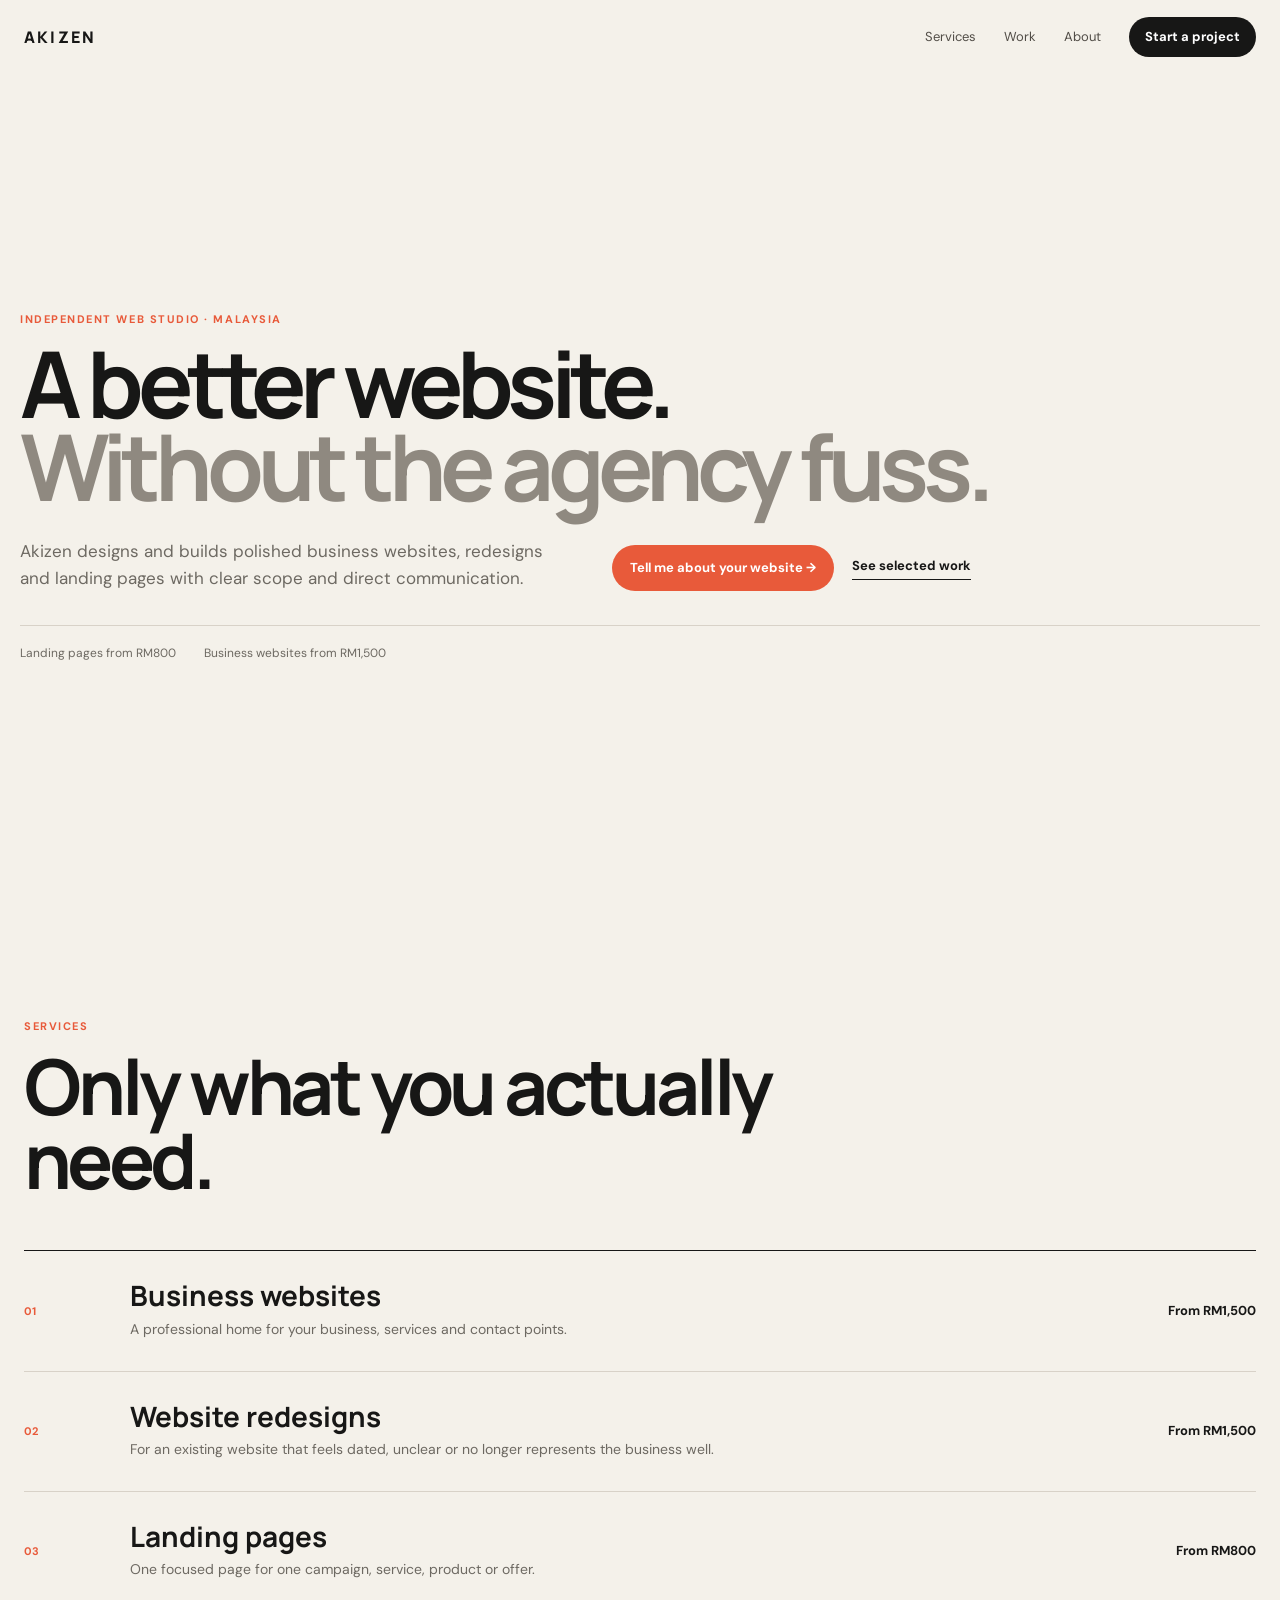
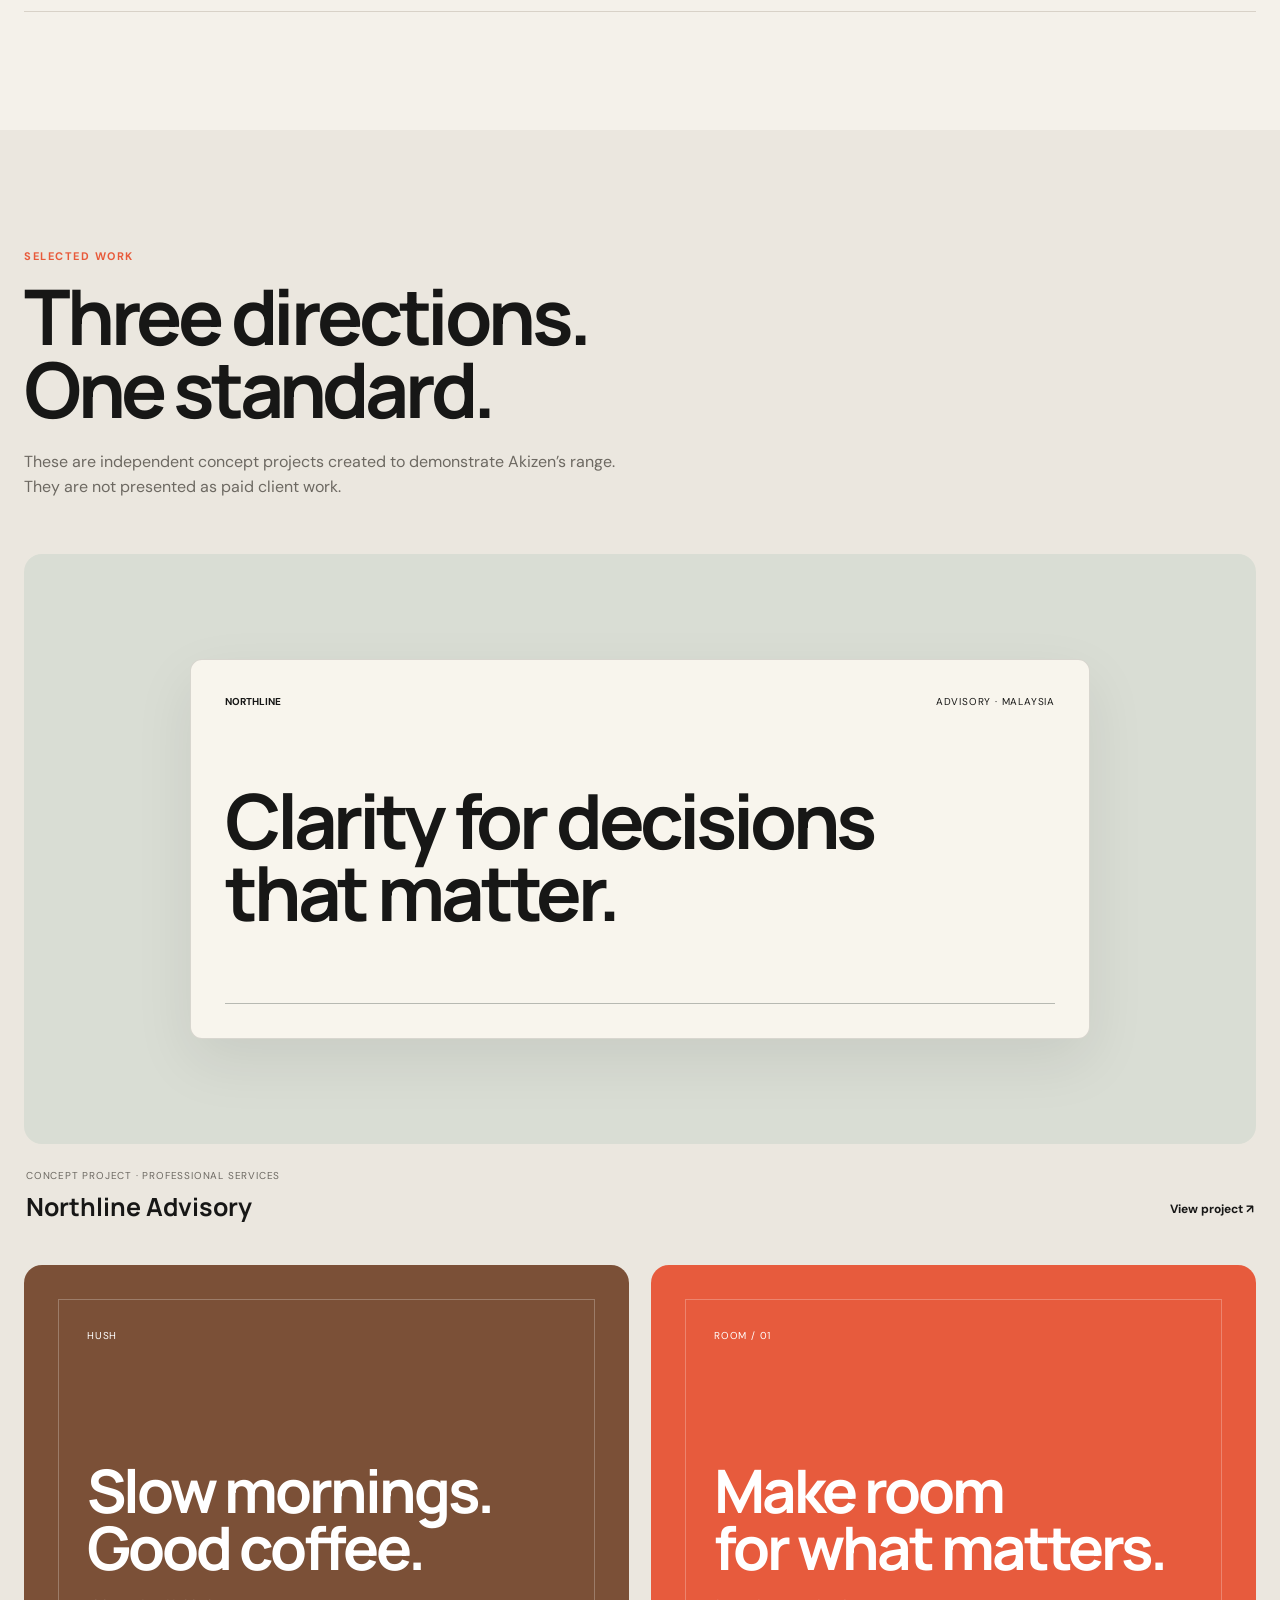
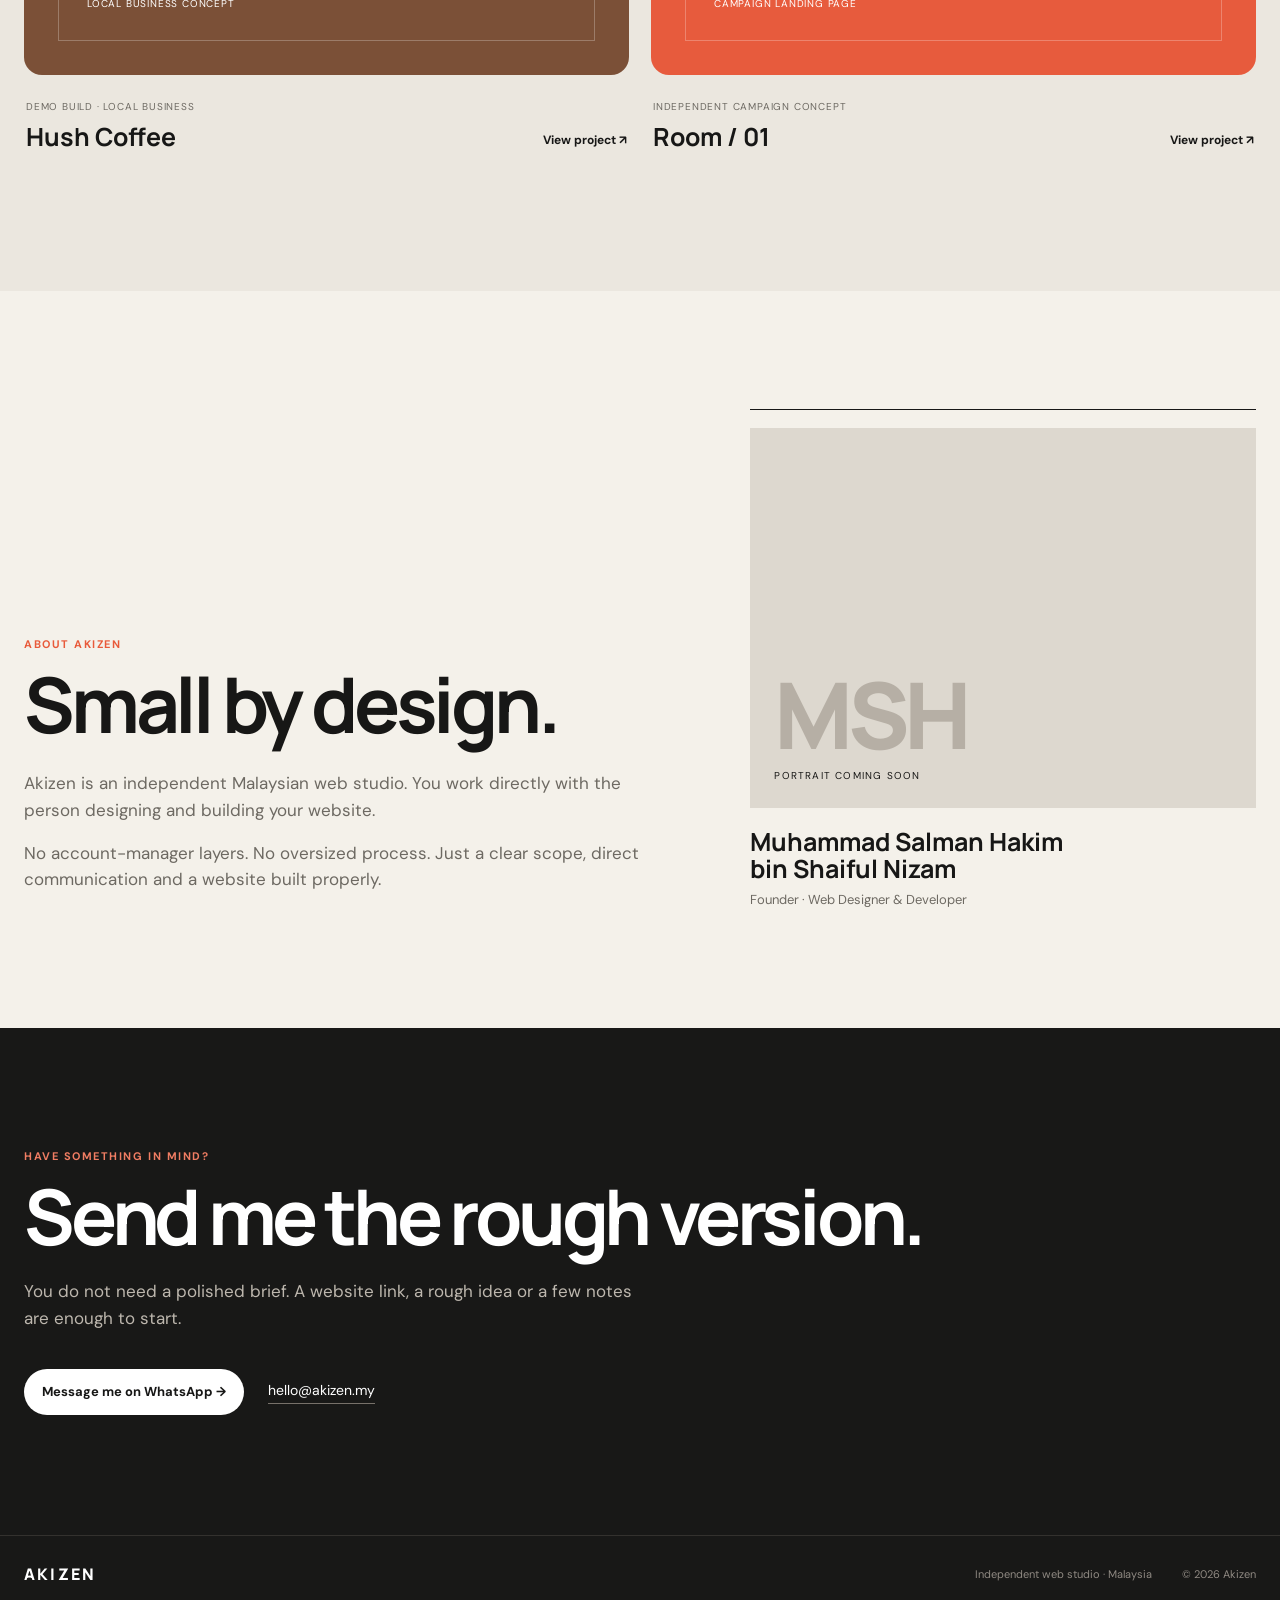
==== index.html @ 42d4b270 "Fix hero container alignment" ====
<!doctype html>
<html lang="en">
<head>
  <meta charset="utf-8">
  <meta name="viewport" content="width=device-width,initial-scale=1">
  <meta name="theme-color" content="#f4f1ea">
  <meta name="description" content="Akizen is an independent Malaysian web studio creating professional business websites, redesigns and landing pages.">
  <meta name="robots" content="index,follow">
  <link rel="canonical" href="https://akizen.my/">
  <meta property="og:type" content="website">
  <meta property="og:title" content="Akizen — Websites for Malaysian businesses">
  <meta property="og:description" content="Professional business websites, redesigns and landing pages. Clear scope, direct communication and focused delivery.">
  <meta property="og:url" content="https://akizen.my/">
  <meta property="og:image" content="https://akizen.my/assets/images/og-image.jpg">
  <meta name="twitter:card" content="summary_large_image">
  <link rel="icon" href="favicon.ico" sizes="any">
  <link rel="manifest" href="site.webmanifest">
  <link rel="preconnect" href="https://fonts.googleapis.com">
  <link rel="preconnect" href="https://fonts.gstatic.com" crossorigin>
  <link href="https://fonts.googleapis.com/css2?family=DM+Sans:wght@400;500;600;700&family=Manrope:wght@500;600;700;800&display=swap" rel="stylesheet">
  <title>Akizen — Websites for Malaysian businesses</title>
  <link rel="stylesheet" href="style.css?v=calm-2">
  <style>.hero-inner{width:min(calc(100% - clamp(28px,3vw,48px)),var(--max));margin-inline:auto}</style>
  <script src="script.js?v=calm-1" defer></script>
</head>
<body>
<a class="skip-link" href="#main">Skip to content</a>

<header class="site-header" data-header>
  <div class="shell nav">
    <a class="brand" href="#top" aria-label="Akizen home">AKIZEN</a>
    <nav class="desktop-nav" aria-label="Primary navigation">
      <a href="#services">Services</a>
      <a href="#work">Work</a>
      <a href="#about">About</a>
    </nav>
    <a class="nav-cta" href="https://wa.me/60174201247?text=Hi%2C%20I%27d%20like%20to%20talk%20about%20a%20website." target="_blank" rel="noopener">Start a project</a>
    <button class="menu-toggle" type="button" aria-expanded="false" aria-controls="mobile-menu" aria-label="Open menu"><span></span><span></span></button>
  </div>
  <div class="mobile-menu" id="mobile-menu" hidden>
    <a href="#services">Services</a>
    <a href="#work">Work</a>
    <a href="#about">About</a>
    <a class="mobile-cta" href="https://wa.me/60174201247?text=Hi%2C%20I%27d%20like%20to%20talk%20about%20a%20website." target="_blank" rel="noopener">Start a project →</a>
  </div>
</header>

<main id="main">
  <section class="hero" id="top">
    <div class="shell hero-inner">
      <p class="eyebrow reveal">Independent web studio · Malaysia</p>
      <h1 class="reveal">A better website.<br><span>Without the agency fuss.</span></h1>
      <div class="hero-bottom reveal">
        <p>Akizen designs and builds polished business websites, redesigns and landing pages with clear scope and direct communication.</p>
        <div class="hero-actions">
          <a class="button primary" href="https://wa.me/60174201247?text=Hi%2C%20I%27d%20like%20to%20talk%20about%20a%20website." target="_blank" rel="noopener">Tell me about your website →</a>
          <a class="text-link" href="#work">See selected work</a>
        </div>
      </div>
      <div class="hero-note reveal"><span>Landing pages from RM800</span><span>Business websites from RM1,500</span></div>
    </div>
  </section>

  <section class="section" id="services">
    <div class="shell">
      <div class="section-intro reveal">
        <p class="eyebrow">Services</p>
        <h2>Only what you actually need.</h2>
      </div>
      <div class="service-list reveal">
        <article>
          <div class="service-number">01</div>
          <div><h3>Business websites</h3><p>A professional home for your business, services and contact points.</p></div>
          <div class="service-price">From RM1,500</div>
        </article>
        <article>
          <div class="service-number">02</div>
          <div><h3>Website redesigns</h3><p>For an existing website that feels dated, unclear or no longer represents the business well.</p></div>
          <div class="service-price">From RM1,500</div>
        </article>
        <article>
          <div class="service-number">03</div>
          <div><h3>Landing pages</h3><p>One focused page for one campaign, service, product or offer.</p></div>
          <div class="service-price">From RM800</div>
        </article>
      </div>
    </div>
  </section>

  <section class="section work" id="work">
    <div class="shell">
      <div class="section-intro reveal">
        <p class="eyebrow">Selected work</p>
        <h2>Three directions.<br>One standard.</h2>
        <p class="section-copy">These are independent concept projects created to demonstrate Akizen’s range. They are not presented as paid client work.</p>
      </div>

      <div class="work-grid">
        <a class="work-card work-card-large reveal" href="portfolio/northline/">
          <div class="work-art northline-art" aria-hidden="true">
            <div class="mini-window"><div class="mini-top"><b>NORTHLINE</b><span>Advisory · Malaysia</span></div><strong>Clarity for decisions that matter.</strong><i></i></div>
          </div>
          <div class="work-meta"><div><span>Concept Project · Professional Services</span><h3>Northline Advisory</h3></div><b>View project ↗</b></div>
        </a>

        <a class="work-card reveal" href="portfolio/hush/">
          <div class="work-art hush-art" aria-hidden="true"><div><span>HUSH</span><strong>Slow mornings.<br>Good coffee.</strong><small>Local business concept</small></div></div>
          <div class="work-meta"><div><span>Demo Build · Local Business</span><h3>Hush Coffee</h3></div><b>View project ↗</b></div>
        </a>

        <a class="work-card reveal" href="portfolio/room-01/">
          <div class="work-art room-art" aria-hidden="true"><div><span>ROOM / 01</span><strong>Make room<br>for what matters.</strong><small>Campaign landing page</small></div></div>
          <div class="work-meta"><div><span>Independent Campaign Concept</span><h3>Room / 01</h3></div><b>View project ↗</b></div>
        </a>
      </div>
    </div>
  </section>

  <section class="section about" id="about">
    <div class="shell about-grid">
      <div class="about-copy reveal">
        <p class="eyebrow">About Akizen</p>
        <h2>Small by design.</h2>
        <p>Akizen is an independent Malaysian web studio. You work directly with the person designing and building your website.</p>
        <p>No account-manager layers. No oversized process. Just a clear scope, direct communication and a website built properly.</p>
      </div>
      <div class="founder reveal">
        <div class="portrait-placeholder" aria-label="Founder portrait placeholder"><span>MSH</span><small>Portrait coming soon</small></div>
        <div><h3>Muhammad Salman Hakim<br>bin Shaiful Nizam</h3><p>Founder · Web Designer & Developer</p></div>
      </div>
    </div>
  </section>

  <section class="contact" id="contact">
    <div class="shell contact-inner reveal">
      <p class="eyebrow">Have something in mind?</p>
      <h2>Send me the rough version.</h2>
      <p>You do not need a polished brief. A website link, a rough idea or a few notes are enough to start.</p>
      <div class="contact-actions">
        <a class="button light" href="https://wa.me/60174201247?text=Hi%2C%20I%27d%20like%20to%20talk%20about%20a%20website.%20Here%27s%20what%20I%20have%20in%20mind%3A" target="_blank" rel="noopener">Message me on WhatsApp →</a>
        <a class="contact-email" href="mailto:hello@akizen.my">hello@akizen.my</a>
      </div>
    </div>
  </section>
</main>

<footer class="footer">
  <div class="shell footer-inner"><a class="brand" href="#top">AKIZEN</a><p>Independent web studio · Malaysia</p><p>© <span id="year"></span> Akizen</p></div>
</footer>
</body>
</html>
---- style.css ----
:root{--bg:#f4f1ea;--paper:#fbfaf7;--ink:#171716;--muted:#6d6962;--line:#d8d2c8;--accent:#e85a3a;--dark:#181817;--max:1240px}*{box-sizing:border-box}html{scroll-behavior:smooth;scroll-padding-top:90px}body{margin:0;background:var(--bg);color:var(--ink);font-family:"DM Sans",system-ui,sans-serif;line-height:1.55;overflow-x:hidden}a{color:inherit;text-decoration:none}button{font:inherit}.shell{width:min(calc(100% - 48px),var(--max));margin-inline:auto}.skip-link{position:fixed;left:16px;top:-80px;background:var(--ink);color:#fff;padding:10px 14px;z-index:999}.skip-link:focus{top:16px}:focus-visible{outline:3px solid rgba(232,90,58,.32);outline-offset:4px}.eyebrow{margin:0 0 14px;color:var(--accent);font-size:11px;font-weight:700;letter-spacing:.14em;text-transform:uppercase}.reveal{opacity:0;transform:translateY(14px);transition:opacity .55s ease,transform .55s ease}.reveal.visible{opacity:1;transform:none}.site-header{position:fixed;inset:0 0 auto;z-index:100;padding:14px 0;transition:.25s}.site-header.scrolled{background:rgba(244,241,234,.9);backdrop-filter:blur(18px);border-bottom:1px solid rgba(216,210,200,.8)}.nav{display:flex;align-items:center;min-height:46px}.brand{font-family:Manrope,sans-serif;font-weight:800;font-size:16px;letter-spacing:.14em}.desktop-nav{display:flex;gap:28px;margin-left:auto;margin-right:28px}.desktop-nav a{font-size:13px;color:#514d47}.desktop-nav a:hover{color:var(--accent)}.nav-cta{padding:10px 16px;border-radius:999px;background:var(--ink);color:#fff;font-size:13px;font-weight:700}.menu-toggle,.mobile-menu{display:none}.hero{min-height:100svh;display:flex;align-items:center;padding:104px 0 30px}.hero-inner{width:100%}.hero h1{margin:0;font-family:Manrope,sans-serif;font-size:clamp(58px,7.2vw,108px);line-height:.9;letter-spacing:-.068em;max-width:1050px}.hero h1 span{color:#8f8980}.hero-bottom{display:grid;grid-template-columns:minmax(0,540px) auto;gap:52px;align-items:end;margin-top:30px}.hero-bottom>p{margin:0;color:var(--muted);font-size:17px;max-width:540px}.hero-actions{display:flex;align-items:center;gap:18px;flex-wrap:wrap}.button{min-height:46px;display:inline-flex;align-items:center;justify-content:center;padding:0 18px;border-radius:999px;font-size:13px;font-weight:700;transition:transform .2s ease}.button:hover{transform:translateY(-2px)}.primary{background:var(--accent);color:#fff}.light{background:#fff;color:var(--ink)}.text-link{font-size:13px;font-weight:700;border-bottom:1px solid currentColor;padding-bottom:2px}.hero-note{display:flex;gap:28px;margin-top:34px;padding-top:18px;border-top:1px solid var(--line);font-size:12px;color:var(--muted)}.section{padding:118px 0}.section-intro{max-width:780px;margin-bottom:54px}.section-intro h2,.about-copy h2,.contact h2{font-family:Manrope,sans-serif;font-size:clamp(44px,6vw,78px);line-height:.96;letter-spacing:-.055em;margin:0}.section-copy{font-size:16px;color:var(--muted);max-width:620px;margin:24px 0 0}.service-list{border-top:1px solid var(--ink)}.service-list article{display:grid;grid-template-columns:70px 1fr auto;gap:36px;align-items:center;padding:30px 0;border-bottom:1px solid var(--line)}.service-number{font-size:11px;color:var(--accent);font-weight:700}.service-list h3{font:700 28px/1.05 Manrope;margin:0 0 8px}.service-list p{margin:0;color:var(--muted);font-size:14px;max-width:630px}.service-price{font-size:13px;font-weight:700;white-space:nowrap}.work{background:#ebe7df}.work-grid{display:grid;grid-template-columns:1fr 1fr;gap:22px}.work-card{display:block}.work-card-large{grid-column:1/-1}.work-art{position:relative;overflow:hidden;border-radius:18px;min-height:410px;padding:34px;transition:transform .3s ease}.work-card-large .work-art{min-height:590px}.work-card:hover .work-art{transform:translateY(-4px)}.northline-art{background:#d9ddd4;display:grid;place-items:center}.mini-window{width:min(88%,900px);min-height:380px;background:#f8f5ed;border:1px solid rgba(23,23,22,.14);border-radius:12px;padding:34px;display:flex;flex-direction:column;box-shadow:0 22px 60px rgba(0,0,0,.08)}.mini-top{display:flex;justify-content:space-between;gap:20px;font-size:10px}.mini-window>strong{font:700 clamp(42px,6vw,76px)/.95 Manrope;letter-spacing:-.055em;max-width:650px;margin:auto 0}.mini-window>i{height:1px;background:#b7b9b2}.hush-art{background:#7b5037;color:#fff}.room-art{background:#e75b3d;color:#fff}.hush-art>div,.room-art>div{height:100%;min-height:342px;border:1px solid rgba(255,255,255,.25);padding:28px;display:flex;flex-direction:column}.work-art span,.work-art small{font-size:10px;letter-spacing:.08em;text-transform:uppercase}.hush-art strong,.room-art strong{font:700 clamp(38px,5vw,60px)/.95 Manrope;letter-spacing:-.05em;margin:auto 0 20px}.work-meta{display:flex;justify-content:space-between;gap:24px;align-items:end;padding:18px 2px 24px}.work-meta span{font-size:10px;text-transform:uppercase;letter-spacing:.08em;color:var(--muted)}.work-meta h3{font:700 25px/1 Manrope;margin:7px 0 0}.work-meta>b{font-size:12px;white-space:nowrap}.about-grid{display:grid;grid-template-columns:1fr .82fr;gap:110px;align-items:end}.about-copy>p:not(.eyebrow){font-size:17px;color:var(--muted);max-width:650px}.about-copy>p:nth-of-type(2){margin-top:30px}.founder{border-top:1px solid var(--ink);padding-top:18px}.portrait-placeholder{aspect-ratio:4/3;background:#ddd8cf;display:flex;flex-direction:column;justify-content:flex-end;padding:24px;margin-bottom:20px}.portrait-placeholder span{font:800 clamp(50px,8vw,92px)/.8 Manrope;letter-spacing:-.06em;color:#b6afa5}.portrait-placeholder small{margin-top:16px;font-size:10px;text-transform:uppercase;letter-spacing:.12em}.founder h3{font:700 25px/1.08 Manrope;margin:0}.founder p{margin:8px 0 0;color:var(--muted);font-size:13px}.contact{background:var(--dark);color:#fff;padding:120px 0}.contact .eyebrow{color:#f07d63}.contact-inner>p:not(.eyebrow){font-size:17px;color:#bdb7ae;max-width:620px;margin:26px 0 0}.contact-actions{display:flex;align-items:center;gap:24px;flex-wrap:wrap;margin-top:38px}.contact-email{font-size:14px;border-bottom:1px solid #77716a;padding-bottom:2px}.footer{background:var(--dark);color:#fff;border-top:1px solid #33312e;padding:26px 0 34px}.footer-inner{display:grid;grid-template-columns:1fr auto auto;gap:30px;align-items:center}.footer p{margin:0;color:#8f8982;font-size:11px}@media (max-height:760px) and (min-width:901px){.hero{padding-top:88px;padding-bottom:20px}.hero h1{font-size:clamp(54px,6.3vw,90px)}.hero-bottom{margin-top:22px}.hero-note{margin-top:24px;padding-top:14px}}@media (max-width:900px){.shell{width:min(calc(100% - 36px),var(--max))}.desktop-nav,.nav-cta{display:none}.menu-toggle{display:flex;margin-left:auto;width:42px;height:42px;border:0;background:transparent;flex-direction:column;justify-content:center;gap:6px;padding:10px}.menu-toggle span{height:1px;background:var(--ink);width:100%}.mobile-menu{position:fixed;inset:73px 0 auto;background:var(--bg);border-bottom:1px solid var(--line);padding:24px 18px 30px;z-index:90}.mobile-menu.open{display:flex;flex-direction:column;gap:20px}.mobile-menu a{font-size:22px;font-family:Manrope,sans-serif;font-weight:700}.mobile-menu .mobile-cta{font-size:14px;background:var(--ink);color:#fff;padding:14px 16px;border-radius:999px;text-align:center;margin-top:8px}.hero{min-height:auto;padding:130px 0 66px}.hero h1{font-size:clamp(54px,14vw,88px)}.hero-bottom{grid-template-columns:1fr;gap:28px;margin-top:36px}.hero-note{flex-direction:column;gap:6px;margin-top:42px}.section{padding:86px 0}.service-list article{grid-template-columns:45px 1fr;gap:18px;padding:24px 0}.service-price{grid-column:2;margin-top:2px}.work-grid{grid-template-columns:1fr}.work-card-large{grid-column:auto}.work-card-large .work-art,.work-art{min-height:390px}.mini-window{width:96%;min-height:280px;padding:22px}.about-grid{grid-template-columns:1fr;gap:56px}.contact{padding:90px 0}.footer-inner{grid-template-columns:1fr;gap:10px}}@media (max-width:560px){.shell{width:min(calc(100% - 28px),var(--max))}.hero{padding-top:116px;padding-bottom:58px}.hero h1{font-size:15vw;line-height:.92}.hero-bottom>p{font-size:16px}.hero-actions{align-items:flex-start;flex-direction:column}.button{width:100%}.section-intro h2,.about-copy h2,.contact h2{font-size:12vw}.service-list article{grid-template-columns:32px 1fr}.service-list h3{font-size:23px}.work-art{padding:20px;min-height:330px}.work-card-large .work-art{min-height:350px}.mini-window{min-height:240px;padding:18px}.mini-top span{display:none}.work-meta{align-items:flex-start}.work-meta>b{display:none}.hush-art>div,.room-art>div{min-height:290px}.contact-actions{align-items:flex-start;flex-direction:column}.footer{padding-bottom:28px}}@media (prefers-reduced-motion:reduce){html{scroll-behavior:auto}.reveal{opacity:1;transform:none;transition:none}.work-art,.button{transition:none}}
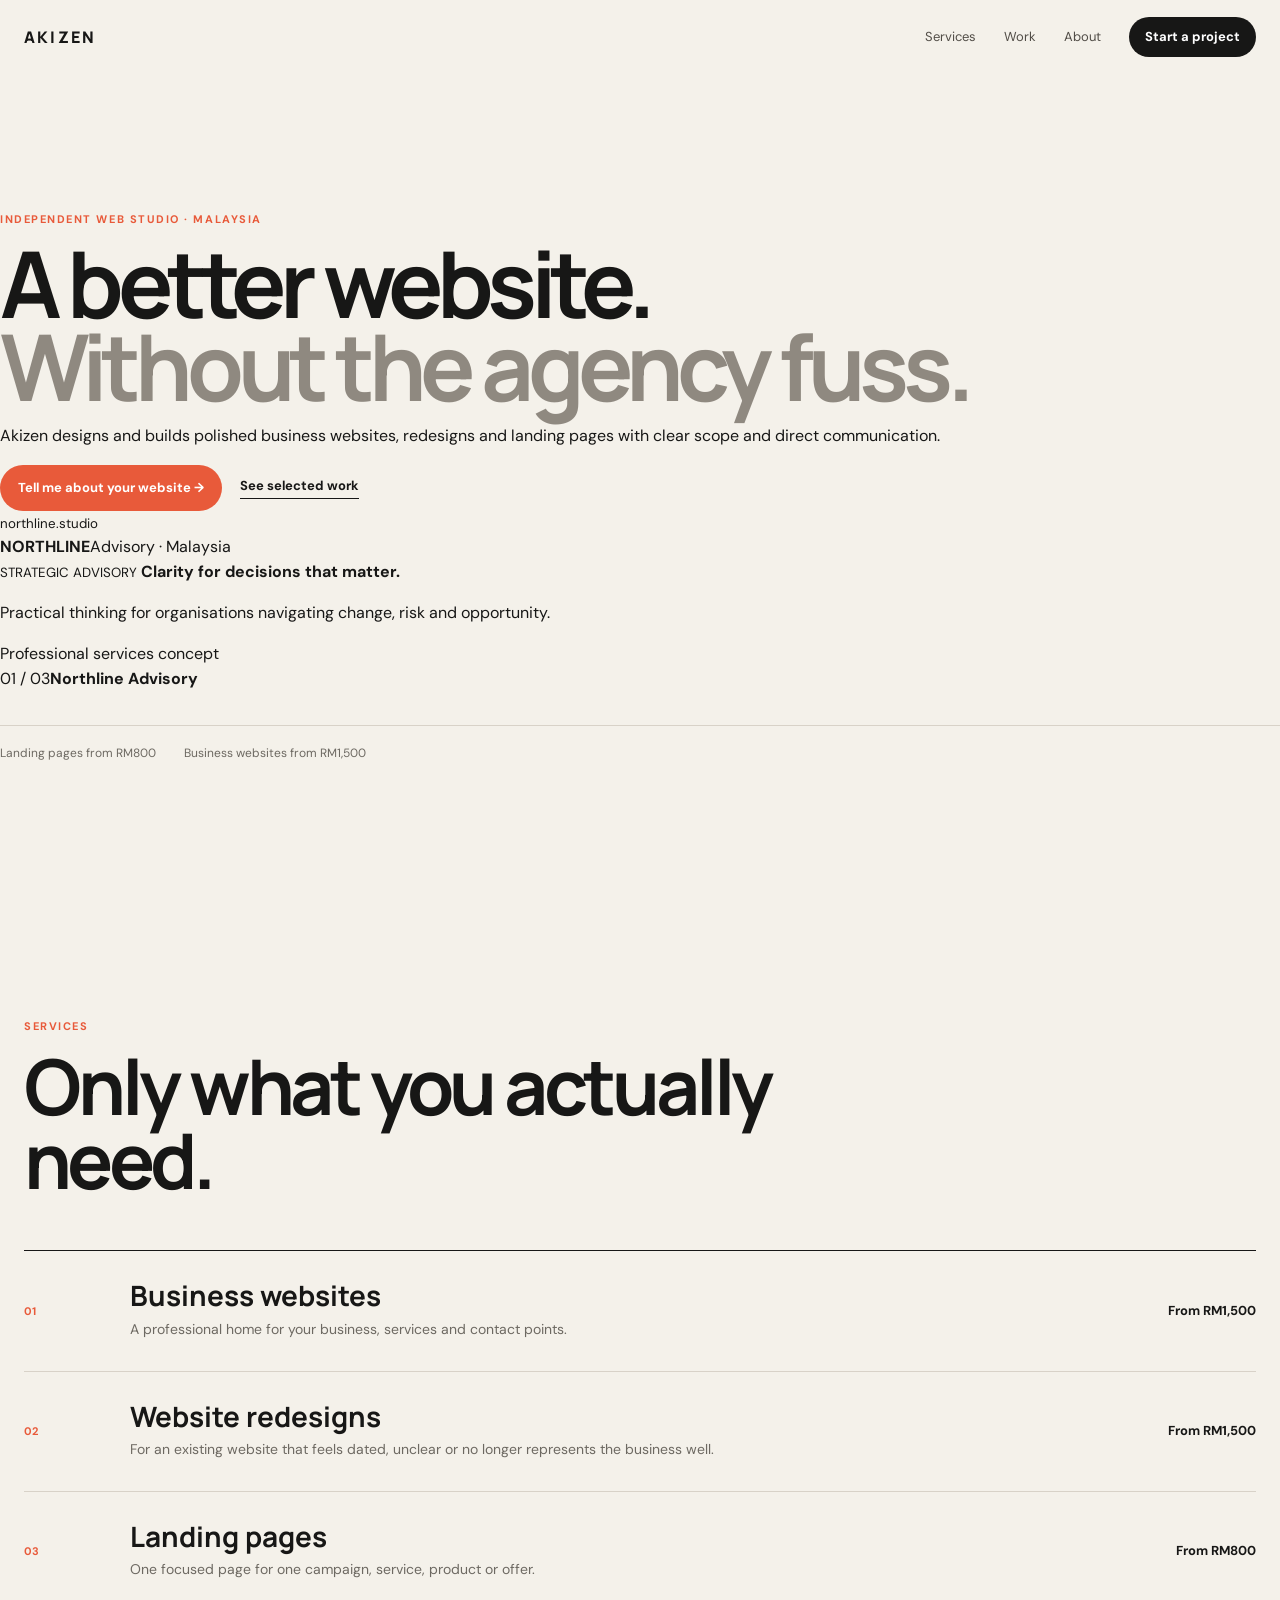
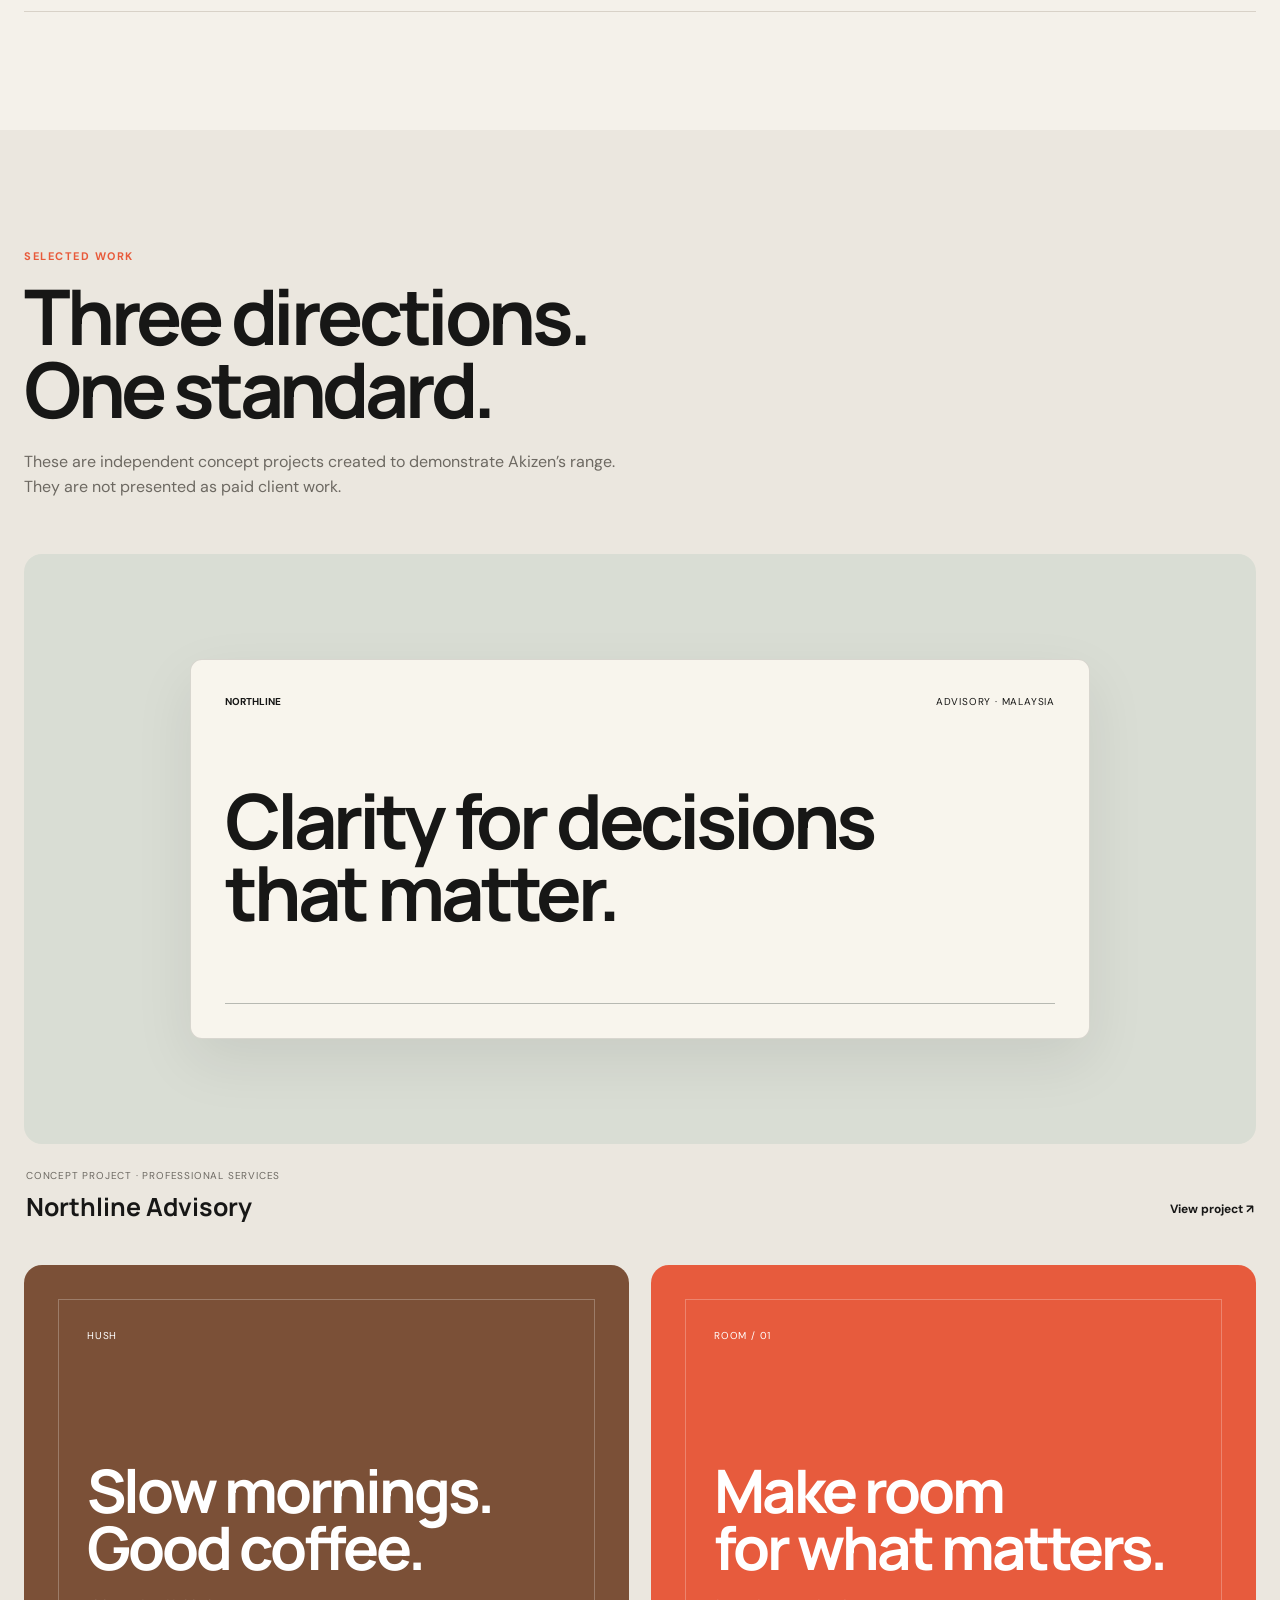
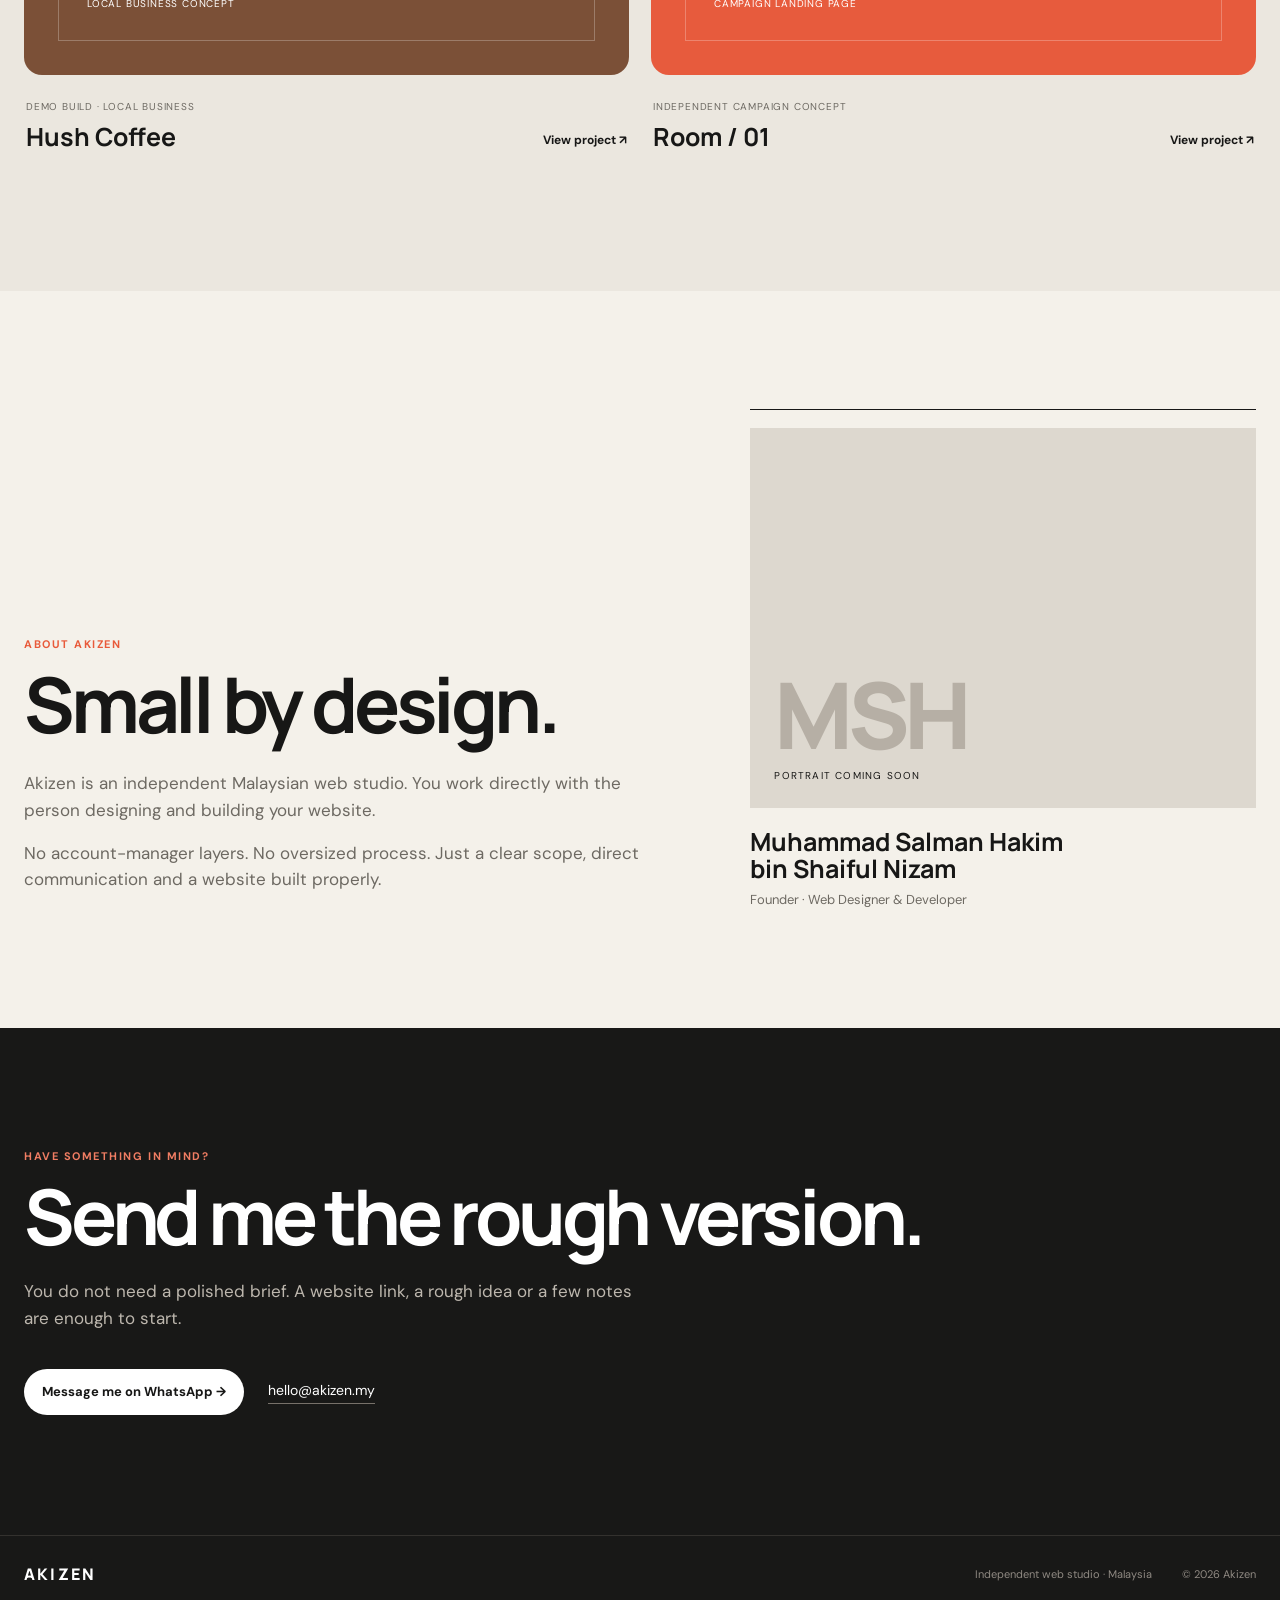
==== commit 92516369: "Add animated portfolio preview to hero" ====
--- a/index.html
+++ b/index.html
@@ -19,9 +19,8 @@
   <link rel="preconnect" href="https://fonts.gstatic.com" crossorigin>
   <link href="https://fonts.googleapis.com/css2?family=DM+Sans:wght@400;500;600;700&family=Manrope:wght@500;600;700;800&display=swap" rel="stylesheet">
   <title>Akizen — Websites for Malaysian businesses</title>
-  <link rel="stylesheet" href="style.css?v=calm-2">
-  <style>.hero-inner{width:min(calc(100% - clamp(28px,3vw,48px)),var(--max));margin-inline:auto}</style>
-  <script src="script.js?v=calm-1" defer></script>
+  <link rel="stylesheet" href="style.css?v=motion-1">
+  <script src="script.js?v=motion-1" defer></script>
 </head>
 <body>
 <a class="skip-link" href="#main">Skip to content</a>
@@ -48,15 +47,35 @@
 <main id="main">
   <section class="hero" id="top">
     <div class="shell hero-inner">
-      <p class="eyebrow reveal">Independent web studio · Malaysia</p>
-      <h1 class="reveal">A better website.<br><span>Without the agency fuss.</span></h1>
-      <div class="hero-bottom reveal">
-        <p>Akizen designs and builds polished business websites, redesigns and landing pages with clear scope and direct communication.</p>
-        <div class="hero-actions">
-          <a class="button primary" href="https://wa.me/60174201247?text=Hi%2C%20I%27d%20like%20to%20talk%20about%20a%20website." target="_blank" rel="noopener">Tell me about your website →</a>
-          <a class="text-link" href="#work">See selected work</a>
+      <div class="hero-grid">
+        <div class="hero-copy">
+          <p class="eyebrow reveal">Independent web studio · Malaysia</p>
+          <h1 class="reveal">A better website.<br><span>Without the agency fuss.</span></h1>
+          <p class="hero-description reveal">Akizen designs and builds polished business websites, redesigns and landing pages with clear scope and direct communication.</p>
+          <div class="hero-actions reveal">
+            <a class="button primary" href="https://wa.me/60174201247?text=Hi%2C%20I%27d%20like%20to%20talk%20about%20a%20website." target="_blank" rel="noopener">Tell me about your website →</a>
+            <a class="text-link" href="#work">See selected work</a>
+          </div>
+        </div>
+
+        <div class="hero-preview reveal" data-hero-preview aria-label="Animated previews of Akizen concept projects">
+          <div class="preview-orbit" aria-hidden="true"></div>
+          <div class="preview-browser" data-preview-browser>
+            <div class="preview-bar"><span></span><span></span><span></span><small data-preview-url>northline.studio</small></div>
+            <div class="preview-screen preview-northline" data-preview-screen>
+              <div class="preview-nav"><b data-preview-brand>NORTHLINE</b><span data-preview-meta>Advisory · Malaysia</span></div>
+              <div class="preview-content">
+                <small data-preview-kicker>STRATEGIC ADVISORY</small>
+                <strong data-preview-title>Clarity for decisions that matter.</strong>
+                <p data-preview-copy>Practical thinking for organisations navigating change, risk and opportunity.</p>
+              </div>
+              <div class="preview-footer"><span data-preview-label>Professional services concept</span><i></i></div>
+            </div>
+          </div>
+          <div class="preview-caption"><span data-preview-count>01 / 03</span><strong data-preview-name>Northline Advisory</strong></div>
         </div>
       </div>
+
       <div class="hero-note reveal"><span>Landing pages from RM800</span><span>Business websites from RM1,500</span></div>
     </div>
   </section>
@@ -68,21 +87,9 @@
         <h2>Only what you actually need.</h2>
       </div>
       <div class="service-list reveal">
-        <article>
-          <div class="service-number">01</div>
-          <div><h3>Business websites</h3><p>A professional home for your business, services and contact points.</p></div>
-          <div class="service-price">From RM1,500</div>
-        </article>
-        <article>
-          <div class="service-number">02</div>
-          <div><h3>Website redesigns</h3><p>For an existing website that feels dated, unclear or no longer represents the business well.</p></div>
-          <div class="service-price">From RM1,500</div>
-        </article>
-        <article>
-          <div class="service-number">03</div>
-          <div><h3>Landing pages</h3><p>One focused page for one campaign, service, product or offer.</p></div>
-          <div class="service-price">From RM800</div>
-        </article>
+        <article><div class="service-number">01</div><div><h3>Business websites</h3><p>A professional home for your business, services and contact points.</p></div><div class="service-price">From RM1,500</div></article>
+        <article><div class="service-number">02</div><div><h3>Website redesigns</h3><p>For an existing website that feels dated, unclear or no longer represents the business well.</p></div><div class="service-price">From RM1,500</div></article>
+        <article><div class="service-number">03</div><div><h3>Landing pages</h3><p>One focused page for one campaign, service, product or offer.</p></div><div class="service-price">From RM800</div></article>
       </div>
     </div>
   </section>
@@ -94,58 +101,26 @@
         <h2>Three directions.<br>One standard.</h2>
         <p class="section-copy">These are independent concept projects created to demonstrate Akizen’s range. They are not presented as paid client work.</p>
       </div>
-
       <div class="work-grid">
-        <a class="work-card work-card-large reveal" href="portfolio/northline/">
-          <div class="work-art northline-art" aria-hidden="true">
-            <div class="mini-window"><div class="mini-top"><b>NORTHLINE</b><span>Advisory · Malaysia</span></div><strong>Clarity for decisions that matter.</strong><i></i></div>
-          </div>
-          <div class="work-meta"><div><span>Concept Project · Professional Services</span><h3>Northline Advisory</h3></div><b>View project ↗</b></div>
-        </a>
-
-        <a class="work-card reveal" href="portfolio/hush/">
-          <div class="work-art hush-art" aria-hidden="true"><div><span>HUSH</span><strong>Slow mornings.<br>Good coffee.</strong><small>Local business concept</small></div></div>
-          <div class="work-meta"><div><span>Demo Build · Local Business</span><h3>Hush Coffee</h3></div><b>View project ↗</b></div>
-        </a>
-
-        <a class="work-card reveal" href="portfolio/room-01/">
-          <div class="work-art room-art" aria-hidden="true"><div><span>ROOM / 01</span><strong>Make room<br>for what matters.</strong><small>Campaign landing page</small></div></div>
-          <div class="work-meta"><div><span>Independent Campaign Concept</span><h3>Room / 01</h3></div><b>View project ↗</b></div>
-        </a>
+        <a class="work-card work-card-large reveal" href="portfolio/northline/"><div class="work-art northline-art" aria-hidden="true"><div class="mini-window"><div class="mini-top"><b>NORTHLINE</b><span>Advisory · Malaysia</span></div><strong>Clarity for decisions that matter.</strong><i></i></div></div><div class="work-meta"><div><span>Concept Project · Professional Services</span><h3>Northline Advisory</h3></div><b>View project ↗</b></div></a>
+        <a class="work-card reveal" href="portfolio/hush/"><div class="work-art hush-art" aria-hidden="true"><div><span>HUSH</span><strong>Slow mornings.<br>Good coffee.</strong><small>Local business concept</small></div></div><div class="work-meta"><div><span>Demo Build · Local Business</span><h3>Hush Coffee</h3></div><b>View project ↗</b></div></a>
+        <a class="work-card reveal" href="portfolio/room-01/"><div class="work-art room-art" aria-hidden="true"><div><span>ROOM / 01</span><strong>Make room<br>for what matters.</strong><small>Campaign landing page</small></div></div><div class="work-meta"><div><span>Independent Campaign Concept</span><h3>Room / 01</h3></div><b>View project ↗</b></div></a>
       </div>
     </div>
   </section>
 
   <section class="section about" id="about">
     <div class="shell about-grid">
-      <div class="about-copy reveal">
-        <p class="eyebrow">About Akizen</p>
-        <h2>Small by design.</h2>
-        <p>Akizen is an independent Malaysian web studio. You work directly with the person designing and building your website.</p>
-        <p>No account-manager layers. No oversized process. Just a clear scope, direct communication and a website built properly.</p>
-      </div>
-      <div class="founder reveal">
-        <div class="portrait-placeholder" aria-label="Founder portrait placeholder"><span>MSH</span><small>Portrait coming soon</small></div>
-        <div><h3>Muhammad Salman Hakim<br>bin Shaiful Nizam</h3><p>Founder · Web Designer & Developer</p></div>
-      </div>
+      <div class="about-copy reveal"><p class="eyebrow">About Akizen</p><h2>Small by design.</h2><p>Akizen is an independent Malaysian web studio. You work directly with the person designing and building your website.</p><p>No account-manager layers. No oversized process. Just a clear scope, direct communication and a website built properly.</p></div>
+      <div class="founder reveal"><div class="portrait-placeholder" aria-label="Founder portrait placeholder"><span>MSH</span><small>Portrait coming soon</small></div><div><h3>Muhammad Salman Hakim<br>bin Shaiful Nizam</h3><p>Founder · Web Designer & Developer</p></div></div>
     </div>
   </section>
 
   <section class="contact" id="contact">
-    <div class="shell contact-inner reveal">
-      <p class="eyebrow">Have something in mind?</p>
-      <h2>Send me the rough version.</h2>
-      <p>You do not need a polished brief. A website link, a rough idea or a few notes are enough to start.</p>
-      <div class="contact-actions">
-        <a class="button light" href="https://wa.me/60174201247?text=Hi%2C%20I%27d%20like%20to%20talk%20about%20a%20website.%20Here%27s%20what%20I%20have%20in%20mind%3A" target="_blank" rel="noopener">Message me on WhatsApp →</a>
-        <a class="contact-email" href="mailto:hello@akizen.my">hello@akizen.my</a>
-      </div>
-    </div>
+    <div class="shell contact-inner reveal"><p class="eyebrow">Have something in mind?</p><h2>Send me the rough version.</h2><p>You do not need a polished brief. A website link, a rough idea or a few notes are enough to start.</p><div class="contact-actions"><a class="button light" href="https://wa.me/60174201247?text=Hi%2C%20I%27d%20like%20to%20talk%20about%20a%20website.%20Here%27s%20what%20I%20have%20in%20mind%3A" target="_blank" rel="noopener">Message me on WhatsApp →</a><a class="contact-email" href="mailto:hello@akizen.my">hello@akizen.my</a></div></div>
   </section>
 </main>
 
-<footer class="footer">
-  <div class="shell footer-inner"><a class="brand" href="#top">AKIZEN</a><p>Independent web studio · Malaysia</p><p>© <span id="year"></span> Akizen</p></div>
-</footer>
+<footer class="footer"><div class="shell footer-inner"><a class="brand" href="#top">AKIZEN</a><p>Independent web studio · Malaysia</p><p>© <span id="year"></span> Akizen</p></div></footer>
 </body>
 </html>
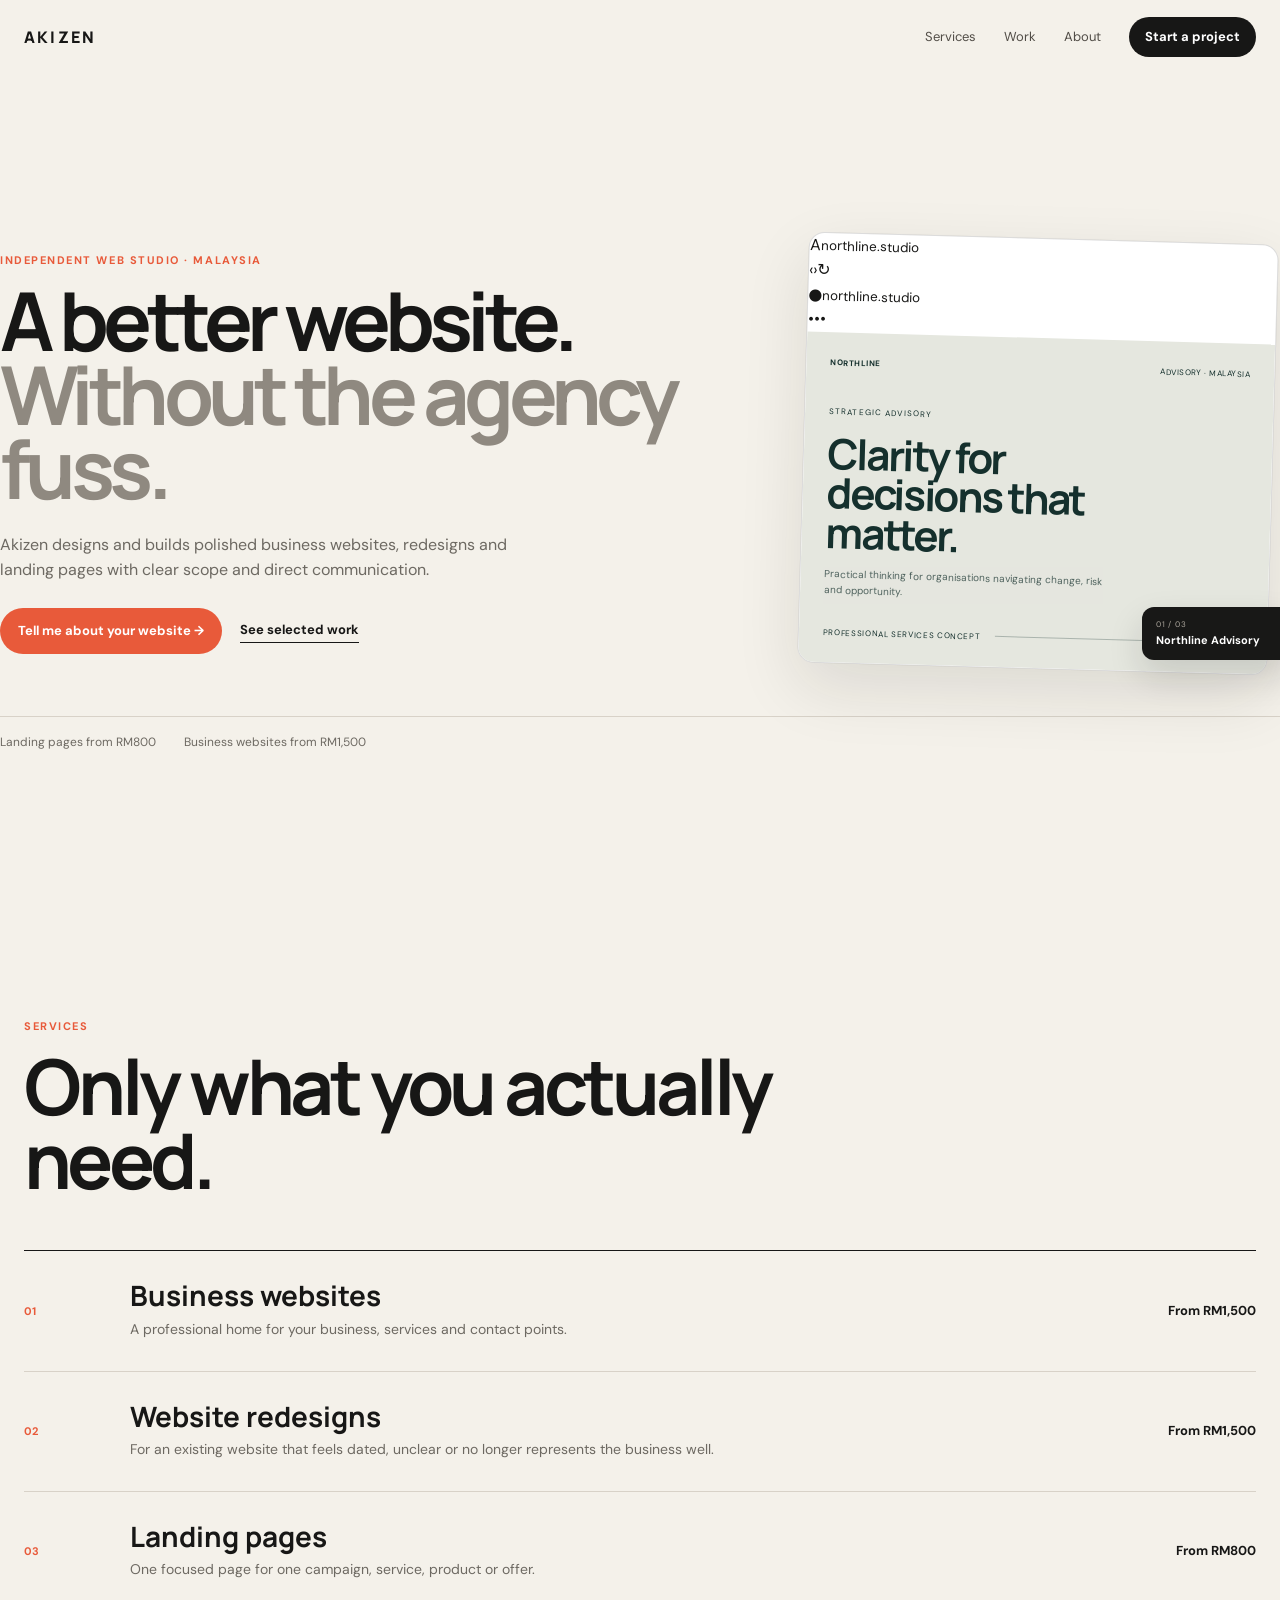
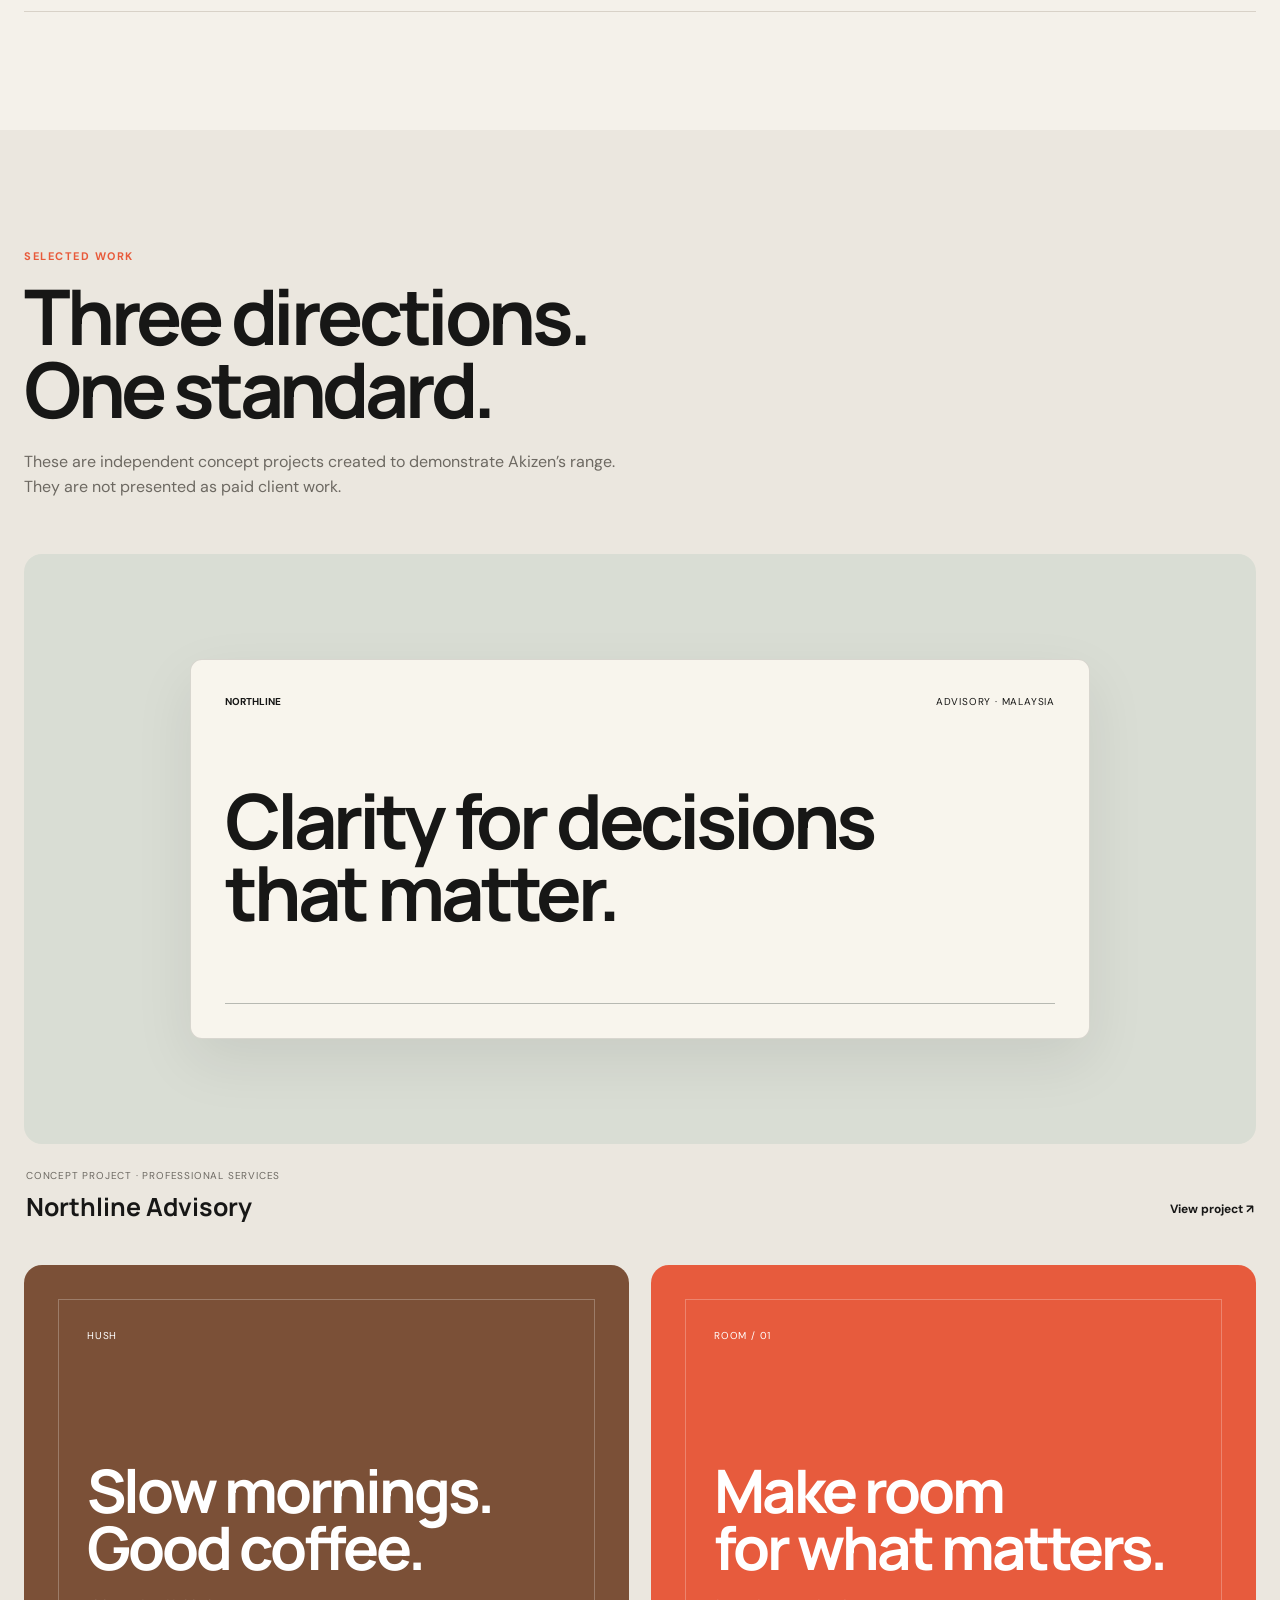
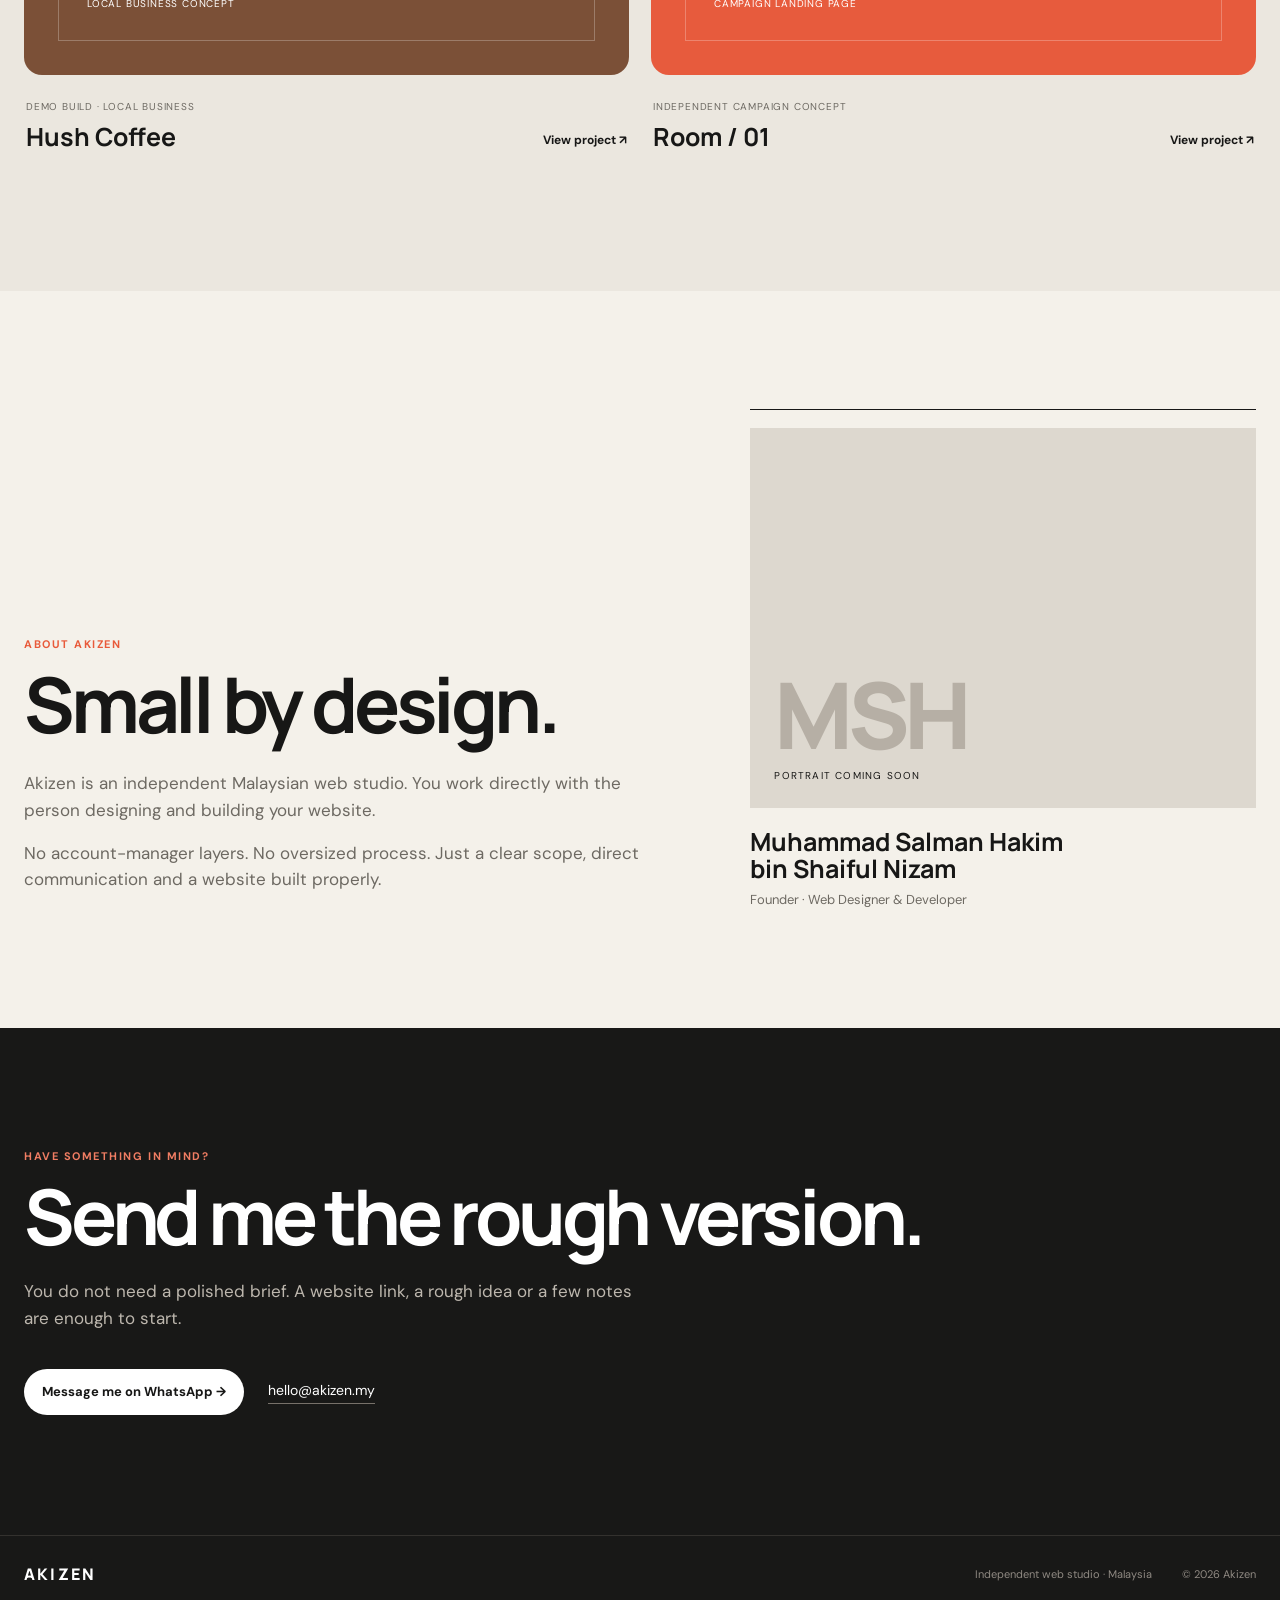
==== commit b4bd16df: "Fix hero alignment and use Windows-style browser preview" ====
--- a/index.html
+++ b/index.html
@@ -19,7 +19,7 @@
   <link rel="preconnect" href="https://fonts.gstatic.com" crossorigin>
   <link href="https://fonts.googleapis.com/css2?family=DM+Sans:wght@400;500;600;700&family=Manrope:wght@500;600;700;800&display=swap" rel="stylesheet">
   <title>Akizen — Websites for Malaysian businesses</title>
-  <link rel="stylesheet" href="style.css?v=motion-1">
+  <link rel="stylesheet" href="style.css?v=motion-2">
   <script src="script.js?v=motion-1" defer></script>
 </head>
 <body>
@@ -61,7 +61,15 @@
         <div class="hero-preview reveal" data-hero-preview aria-label="Animated previews of Akizen concept projects">
           <div class="preview-orbit" aria-hidden="true"></div>
           <div class="preview-browser" data-preview-browser>
-            <div class="preview-bar"><span></span><span></span><span></span><small data-preview-url>northline.studio</small></div>
+            <div class="windows-titlebar" aria-hidden="true">
+              <div class="browser-tab"><span class="tab-favicon">A</span><small data-preview-url>northline.studio</small></div>
+              <div class="window-controls"><span class="win-minimize"></span><span class="win-maximize"></span><span class="win-close"></span></div>
+            </div>
+            <div class="windows-toolbar" aria-hidden="true">
+              <span class="nav-arrow">‹</span><span class="nav-arrow faded">›</span><span class="nav-refresh">↻</span>
+              <div class="address-bar"><span class="lock-dot">●</span><small data-preview-address>northline.studio</small></div>
+              <span class="toolbar-menu">•••</span>
+            </div>
             <div class="preview-screen preview-northline" data-preview-screen>
               <div class="preview-nav"><b data-preview-brand>NORTHLINE</b><span data-preview-meta>Advisory · Malaysia</span></div>
               <div class="preview-content">
@@ -82,10 +90,7 @@
 
   <section class="section" id="services">
     <div class="shell">
-      <div class="section-intro reveal">
-        <p class="eyebrow">Services</p>
-        <h2>Only what you actually need.</h2>
-      </div>
+      <div class="section-intro reveal"><p class="eyebrow">Services</p><h2>Only what you actually need.</h2></div>
       <div class="service-list reveal">
         <article><div class="service-number">01</div><div><h3>Business websites</h3><p>A professional home for your business, services and contact points.</p></div><div class="service-price">From RM1,500</div></article>
         <article><div class="service-number">02</div><div><h3>Website redesigns</h3><p>For an existing website that feels dated, unclear or no longer represents the business well.</p></div><div class="service-price">From RM1,500</div></article>
@@ -96,11 +101,7 @@
 
   <section class="section work" id="work">
     <div class="shell">
-      <div class="section-intro reveal">
-        <p class="eyebrow">Selected work</p>
-        <h2>Three directions.<br>One standard.</h2>
-        <p class="section-copy">These are independent concept projects created to demonstrate Akizen’s range. They are not presented as paid client work.</p>
-      </div>
+      <div class="section-intro reveal"><p class="eyebrow">Selected work</p><h2>Three directions.<br>One standard.</h2><p class="section-copy">These are independent concept projects created to demonstrate Akizen’s range. They are not presented as paid client work.</p></div>
       <div class="work-grid">
         <a class="work-card work-card-large reveal" href="portfolio/northline/"><div class="work-art northline-art" aria-hidden="true"><div class="mini-window"><div class="mini-top"><b>NORTHLINE</b><span>Advisory · Malaysia</span></div><strong>Clarity for decisions that matter.</strong><i></i></div></div><div class="work-meta"><div><span>Concept Project · Professional Services</span><h3>Northline Advisory</h3></div><b>View project ↗</b></div></a>
         <a class="work-card reveal" href="portfolio/hush/"><div class="work-art hush-art" aria-hidden="true"><div><span>HUSH</span><strong>Slow mornings.<br>Good coffee.</strong><small>Local business concept</small></div></div><div class="work-meta"><div><span>Demo Build · Local Business</span><h3>Hush Coffee</h3></div><b>View project ↗</b></div></a>
@@ -116,9 +117,7 @@
     </div>
   </section>
 
-  <section class="contact" id="contact">
-    <div class="shell contact-inner reveal"><p class="eyebrow">Have something in mind?</p><h2>Send me the rough version.</h2><p>You do not need a polished brief. A website link, a rough idea or a few notes are enough to start.</p><div class="contact-actions"><a class="button light" href="https://wa.me/60174201247?text=Hi%2C%20I%27d%20like%20to%20talk%20about%20a%20website.%20Here%27s%20what%20I%20have%20in%20mind%3A" target="_blank" rel="noopener">Message me on WhatsApp →</a><a class="contact-email" href="mailto:hello@akizen.my">hello@akizen.my</a></div></div>
-  </section>
+  <section class="contact" id="contact"><div class="shell contact-inner reveal"><p class="eyebrow">Have something in mind?</p><h2>Send me the rough version.</h2><p>You do not need a polished brief. A website link, a rough idea or a few notes are enough to start.</p><div class="contact-actions"><a class="button light" href="https://wa.me/60174201247?text=Hi%2C%20I%27d%20like%20to%20talk%20about%20a%20website.%20Here%27s%20what%20I%20have%20in%20mind%3A" target="_blank" rel="noopener">Message me on WhatsApp →</a><a class="contact-email" href="mailto:hello@akizen.my">hello@akizen.my</a></div></div></section>
 </main>
 
 <footer class="footer"><div class="shell footer-inner"><a class="brand" href="#top">AKIZEN</a><p>Independent web studio · Malaysia</p><p>© <span id="year"></span> Akizen</p></div></footer>
--- a/style.css
+++ b/style.css
@@ -1 +1 @@
-:root{--bg:#f4f1ea;--paper:#fbfaf7;--ink:#171716;--muted:#6d6962;--line:#d8d2c8;--accent:#e85a3a;--dark:#181817;--max:1240px}*{box-sizing:border-box}html{scroll-behavior:smooth;scroll-padding-top:90px}body{margin:0;background:var(--bg);color:var(--ink);font-family:"DM Sans",system-ui,sans-serif;line-height:1.55;overflow-x:hidden}a{color:inherit;text-decoration:none}button{font:inherit}.shell{width:min(calc(100% - 48px),var(--max));margin-inline:auto}.skip-link{position:fixed;left:16px;top:-80px;background:var(--ink);color:#fff;padding:10px 14px;z-index:999}.skip-link:focus{top:16px}:focus-visible{outline:3px solid rgba(232,90,58,.32);outline-offset:4px}.eyebrow{margin:0 0 14px;color:var(--accent);font-size:11px;font-weight:700;letter-spacing:.14em;text-transform:uppercase}.reveal{opacity:0;transform:translateY(14px);transition:opacity .55s ease,transform .55s ease}.reveal.visible{opacity:1;transform:none}.site-header{position:fixed;inset:0 0 auto;z-index:100;padding:14px 0;transition:.25s}.site-header.scrolled{background:rgba(244,241,234,.9);backdrop-filter:blur(18px);border-bottom:1px solid rgba(216,210,200,.8)}.nav{display:flex;align-items:center;min-height:46px}.brand{font-family:Manrope,sans-serif;font-weight:800;font-size:16px;letter-spacing:.14em}.desktop-nav{display:flex;gap:28px;margin-left:auto;margin-right:28px}.desktop-nav a{font-size:13px;color:#514d47}.desktop-nav a:hover{color:var(--accent)}.nav-cta{padding:10px 16px;border-radius:999px;background:var(--ink);color:#fff;font-size:13px;font-weight:700}.menu-toggle,.mobile-menu{display:none}.hero{min-height:100svh;display:flex;align-items:center;padding:104px 0 30px}.hero-inner{width:100%}.hero h1{margin:0;font-family:Manrope,sans-serif;font-size:clamp(58px,7.2vw,108px);line-height:.9;letter-spacing:-.068em;max-width:1050px}.hero h1 span{color:#8f8980}.hero-bottom{display:grid;grid-template-columns:minmax(0,540px) auto;gap:52px;align-items:end;margin-top:30px}.hero-bottom>p{margin:0;color:var(--muted);font-size:17px;max-width:540px}.hero-actions{display:flex;align-items:center;gap:18px;flex-wrap:wrap}.button{min-height:46px;display:inline-flex;align-items:center;justify-content:center;padding:0 18px;border-radius:999px;font-size:13px;font-weight:700;transition:transform .2s ease}.button:hover{transform:translateY(-2px)}.primary{background:var(--accent);color:#fff}.light{background:#fff;color:var(--ink)}.text-link{font-size:13px;font-weight:700;border-bottom:1px solid currentColor;padding-bottom:2px}.hero-note{display:flex;gap:28px;margin-top:34px;padding-top:18px;border-top:1px solid var(--line);font-size:12px;color:var(--muted)}.section{padding:118px 0}.section-intro{max-width:780px;margin-bottom:54px}.section-intro h2,.about-copy h2,.contact h2{font-family:Manrope,sans-serif;font-size:clamp(44px,6vw,78px);line-height:.96;letter-spacing:-.055em;margin:0}.section-copy{font-size:16px;color:var(--muted);max-width:620px;margin:24px 0 0}.service-list{border-top:1px solid var(--ink)}.service-list article{display:grid;grid-template-columns:70px 1fr auto;gap:36px;align-items:center;padding:30px 0;border-bottom:1px solid var(--line)}.service-number{font-size:11px;color:var(--accent);font-weight:700}.service-list h3{font:700 28px/1.05 Manrope;margin:0 0 8px}.service-list p{margin:0;color:var(--muted);font-size:14px;max-width:630px}.service-price{font-size:13px;font-weight:700;white-space:nowrap}.work{background:#ebe7df}.work-grid{display:grid;grid-template-columns:1fr 1fr;gap:22px}.work-card{display:block}.work-card-large{grid-column:1/-1}.work-art{position:relative;overflow:hidden;border-radius:18px;min-height:410px;padding:34px;transition:transform .3s ease}.work-card-large .work-art{min-height:590px}.work-card:hover .work-art{transform:translateY(-4px)}.northline-art{background:#d9ddd4;display:grid;place-items:center}.mini-window{width:min(88%,900px);min-height:380px;background:#f8f5ed;border:1px solid rgba(23,23,22,.14);border-radius:12px;padding:34px;display:flex;flex-direction:column;box-shadow:0 22px 60px rgba(0,0,0,.08)}.mini-top{display:flex;justify-content:space-between;gap:20px;font-size:10px}.mini-window>strong{font:700 clamp(42px,6vw,76px)/.95 Manrope;letter-spacing:-.055em;max-width:650px;margin:auto 0}.mini-window>i{height:1px;background:#b7b9b2}.hush-art{background:#7b5037;color:#fff}.room-art{background:#e75b3d;color:#fff}.hush-art>div,.room-art>div{height:100%;min-height:342px;border:1px solid rgba(255,255,255,.25);padding:28px;display:flex;flex-direction:column}.work-art span,.work-art small{font-size:10px;letter-spacing:.08em;text-transform:uppercase}.hush-art strong,.room-art strong{font:700 clamp(38px,5vw,60px)/.95 Manrope;letter-spacing:-.05em;margin:auto 0 20px}.work-meta{display:flex;justify-content:space-between;gap:24px;align-items:end;padding:18px 2px 24px}.work-meta span{font-size:10px;text-transform:uppercase;letter-spacing:.08em;color:var(--muted)}.work-meta h3{font:700 25px/1 Manrope;margin:7px 0 0}.work-meta>b{font-size:12px;white-space:nowrap}.about-grid{display:grid;grid-template-columns:1fr .82fr;gap:110px;align-items:end}.about-copy>p:not(.eyebrow){font-size:17px;color:var(--muted);max-width:650px}.about-copy>p:nth-of-type(2){margin-top:30px}.founder{border-top:1px solid var(--ink);padding-top:18px}.portrait-placeholder{aspect-ratio:4/3;background:#ddd8cf;display:flex;flex-direction:column;justify-content:flex-end;padding:24px;margin-bottom:20px}.portrait-placeholder span{font:800 clamp(50px,8vw,92px)/.8 Manrope;letter-spacing:-.06em;color:#b6afa5}.portrait-placeholder small{margin-top:16px;font-size:10px;text-transform:uppercase;letter-spacing:.12em}.founder h3{font:700 25px/1.08 Manrope;margin:0}.founder p{margin:8px 0 0;color:var(--muted);font-size:13px}.contact{background:var(--dark);color:#fff;padding:120px 0}.contact .eyebrow{color:#f07d63}.contact-inner>p:not(.eyebrow){font-size:17px;color:#bdb7ae;max-width:620px;margin:26px 0 0}.contact-actions{display:flex;align-items:center;gap:24px;flex-wrap:wrap;margin-top:38px}.contact-email{font-size:14px;border-bottom:1px solid #77716a;padding-bottom:2px}.footer{background:var(--dark);color:#fff;border-top:1px solid #33312e;padding:26px 0 34px}.footer-inner{display:grid;grid-template-columns:1fr auto auto;gap:30px;align-items:center}.footer p{margin:0;color:#8f8982;font-size:11px}@media (max-height:760px) and (min-width:901px){.hero{padding-top:88px;padding-bottom:20px}.hero h1{font-size:clamp(54px,6.3vw,90px)}.hero-bottom{margin-top:22px}.hero-note{margin-top:24px;padding-top:14px}}@media (max-width:900px){.shell{width:min(calc(100% - 36px),var(--max))}.desktop-nav,.nav-cta{display:none}.menu-toggle{display:flex;margin-left:auto;width:42px;height:42px;border:0;background:transparent;flex-direction:column;justify-content:center;gap:6px;padding:10px}.menu-toggle span{height:1px;background:var(--ink);width:100%}.mobile-menu{position:fixed;inset:73px 0 auto;background:var(--bg);border-bottom:1px solid var(--line);padding:24px 18px 30px;z-index:90}.mobile-menu.open{display:flex;flex-direction:column;gap:20px}.mobile-menu a{font-size:22px;font-family:Manrope,sans-serif;font-weight:700}.mobile-menu .mobile-cta{font-size:14px;background:var(--ink);color:#fff;padding:14px 16px;border-radius:999px;text-align:center;margin-top:8px}.hero{min-height:auto;padding:130px 0 66px}.hero h1{font-size:clamp(54px,14vw,88px)}.hero-bottom{grid-template-columns:1fr;gap:28px;margin-top:36px}.hero-note{flex-direction:column;gap:6px;margin-top:42px}.section{padding:86px 0}.service-list article{grid-template-columns:45px 1fr;gap:18px;padding:24px 0}.service-price{grid-column:2;margin-top:2px}.work-grid{grid-template-columns:1fr}.work-card-large{grid-column:auto}.work-card-large .work-art,.work-art{min-height:390px}.mini-window{width:96%;min-height:280px;padding:22px}.about-grid{grid-template-columns:1fr;gap:56px}.contact{padding:90px 0}.footer-inner{grid-template-columns:1fr;gap:10px}}@media (max-width:560px){.shell{width:min(calc(100% - 28px),var(--max))}.hero{padding-top:116px;padding-bottom:58px}.hero h1{font-size:15vw;line-height:.92}.hero-bottom>p{font-size:16px}.hero-actions{align-items:flex-start;flex-direction:column}.button{width:100%}.section-intro h2,.about-copy h2,.contact h2{font-size:12vw}.service-list article{grid-template-columns:32px 1fr}.service-list h3{font-size:23px}.work-art{padding:20px;min-height:330px}.work-card-large .work-art{min-height:350px}.mini-window{min-height:240px;padding:18px}.mini-top span{display:none}.work-meta{align-items:flex-start}.work-meta>b{display:none}.hush-art>div,.room-art>div{min-height:290px}.contact-actions{align-items:flex-start;flex-direction:column}.footer{padding-bottom:28px}}@media (prefers-reduced-motion:reduce){html{scroll-behavior:auto}.reveal{opacity:1;transform:none;transition:none}.work-art,.button{transition:none}}+:root{--bg:#f4f1ea;--paper:#fbfaf7;--ink:#171716;--muted:#6d6962;--line:#d8d2c8;--accent:#e85a3a;--dark:#181817;--max:1240px}*{box-sizing:border-box}html{scroll-behavior:smooth;scroll-padding-top:90px}body{margin:0;background:var(--bg);color:var(--ink);font-family:"DM Sans",system-ui,sans-serif;line-height:1.55;overflow-x:hidden}a{color:inherit;text-decoration:none}button{font:inherit}.shell{width:min(calc(100% - 48px),var(--max));margin-inline:auto}.skip-link{position:fixed;left:16px;top:-80px;background:var(--ink);color:#fff;padding:10px 14px;z-index:999}.skip-link:focus{top:16px}:focus-visible{outline:3px solid rgba(232,90,58,.32);outline-offset:4px}.eyebrow{margin:0 0 14px;color:var(--accent);font-size:11px;font-weight:700;letter-spacing:.14em;text-transform:uppercase}.reveal{opacity:0;transform:translateY(14px);transition:opacity .55s ease,transform .55s ease}.reveal.visible{opacity:1;transform:none}.site-header{position:fixed;inset:0 0 auto;z-index:100;padding:14px 0;transition:.25s}.site-header.scrolled{background:rgba(244,241,234,.9);backdrop-filter:blur(18px);border-bottom:1px solid rgba(216,210,200,.8)}.nav{display:flex;align-items:center;min-height:46px}.brand{font-family:Manrope,sans-serif;font-weight:800;font-size:16px;letter-spacing:.14em}.desktop-nav{display:flex;gap:28px;margin-left:auto;margin-right:28px}.desktop-nav a{font-size:13px;color:#514d47}.desktop-nav a:hover{color:var(--accent)}.nav-cta{padding:10px 16px;border-radius:999px;background:var(--ink);color:#fff;font-size:13px;font-weight:700}.menu-toggle,.mobile-menu{display:none}.hero{min-height:100svh;display:flex;align-items:center;padding:96px 0 26px}.hero-inner{width:100%}.hero-grid{display:grid;grid-template-columns:minmax(0,1.08fr) minmax(360px,.72fr);gap:72px;align-items:center}.hero h1{margin:0;font-family:Manrope,sans-serif;font-size:clamp(54px,6.35vw,94px);line-height:.91;letter-spacing:-.068em;max-width:760px}.hero h1 span{color:#8f8980}.hero-description{margin:28px 0 0;color:var(--muted);font-size:16px;max-width:540px}.hero-actions{display:flex;align-items:center;gap:18px;flex-wrap:wrap;margin-top:26px}.button{min-height:46px;display:inline-flex;align-items:center;justify-content:center;padding:0 18px;border-radius:999px;font-size:13px;font-weight:700;transition:transform .2s ease}.button:hover{transform:translateY(-2px)}.primary{background:var(--accent);color:#fff}.light{background:#fff;color:var(--ink)}.text-link{font-size:13px;font-weight:700;border-bottom:1px solid currentColor;padding-bottom:2px}.hero-note{display:flex;gap:28px;margin-top:28px;padding-top:16px;border-top:1px solid var(--line);font-size:12px;color:var(--muted)}.hero-preview{position:relative;min-height:470px;display:grid;place-items:center;perspective:1200px}.preview-orbit{position:absolute;width:390px;height:390px;border:1px solid rgba(23,23,22,.1);border-radius:50%;animation:orbitPulse 7s ease-in-out infinite}.preview-orbit:after{content:"";position:absolute;width:9px;height:9px;border-radius:50%;background:var(--accent);top:32px;right:70px;box-shadow:0 0 0 8px rgba(232,90,58,.08)}.preview-browser{position:relative;width:min(100%,470px);border:1px solid rgba(23,23,22,.15);border-radius:16px;overflow:hidden;background:#fff;box-shadow:0 24px 65px rgba(23,23,22,.11);transform:rotate(1.6deg);animation:heroFloat 6s ease-in-out infinite;transition:transform .35s ease}.preview-browser.is-changing .preview-screen{opacity:.15;transform:translateY(10px)}.preview-bar{height:34px;display:flex;align-items:center;gap:5px;padding:0 12px;border-bottom:1px solid rgba(23,23,22,.09);background:#fbfaf7}.preview-bar span{width:6px;height:6px;border-radius:50%;background:#c7c1b8}.preview-bar small{margin-left:5px;font-size:8px;color:#999188}.preview-screen{min-height:330px;padding:24px;display:flex;flex-direction:column;transition:opacity .28s ease,transform .28s ease,background .35s ease,color .35s ease}.preview-nav{display:flex;justify-content:space-between;gap:18px;align-items:center;font-size:8px;letter-spacing:.06em;text-transform:uppercase}.preview-content{margin:auto 0;max-width:330px}.preview-content small{font-size:8px;letter-spacing:.14em}.preview-content strong{display:block;font:700 42px/.94 Manrope;letter-spacing:-.055em;margin:12px 0 14px}.preview-content p{font-size:10px;line-height:1.55;margin:0;max-width:285px;opacity:.72}.preview-footer{display:flex;align-items:center;gap:14px;font-size:8px;text-transform:uppercase;letter-spacing:.08em}.preview-footer i{height:1px;flex:1;background:currentColor;opacity:.28}.preview-northline{background:#e5e7df;color:#15302d}.preview-hush{background:#8a5b3e;color:#fff}.preview-room{background:#e85a3a;color:#fff}.preview-caption{position:absolute;right:-12px;bottom:28px;background:var(--dark);color:#fff;border-radius:12px;padding:11px 14px;min-width:150px;box-shadow:0 15px 35px rgba(23,23,22,.14)}.preview-caption span,.preview-caption strong{display:block}.preview-caption span{font-size:8px;letter-spacing:.1em;color:#aaa49b}.preview-caption strong{font-size:11px;margin-top:2px}.section{padding:118px 0}.section-intro{max-width:780px;margin-bottom:54px}.section-intro h2,.about-copy h2,.contact h2{font-family:Manrope,sans-serif;font-size:clamp(44px,6vw,78px);line-height:.96;letter-spacing:-.055em;margin:0}.section-copy{font-size:16px;color:var(--muted);max-width:620px;margin:24px 0 0}.service-list{border-top:1px solid var(--ink)}.service-list article{display:grid;grid-template-columns:70px 1fr auto;gap:36px;align-items:center;padding:30px 0;border-bottom:1px solid var(--line)}.service-number{font-size:11px;color:var(--accent);font-weight:700}.service-list h3{font:700 28px/1.05 Manrope;margin:0 0 8px}.service-list p{margin:0;color:var(--muted);font-size:14px;max-width:630px}.service-price{font-size:13px;font-weight:700;white-space:nowrap}.work{background:#ebe7df}.work-grid{display:grid;grid-template-columns:1fr 1fr;gap:22px}.work-card{display:block}.work-card-large{grid-column:1/-1}.work-art{position:relative;overflow:hidden;border-radius:18px;min-height:410px;padding:34px;transition:transform .3s ease}.work-card-large .work-art{min-height:590px}.work-card:hover .work-art{transform:translateY(-4px)}.northline-art{background:#d9ddd4;display:grid;place-items:center}.mini-window{width:min(88%,900px);min-height:380px;background:#f8f5ed;border:1px solid rgba(23,23,22,.14);border-radius:12px;padding:34px;display:flex;flex-direction:column;box-shadow:0 22px 60px rgba(0,0,0,.08)}.mini-top{display:flex;justify-content:space-between;gap:20px;font-size:10px}.mini-window>strong{font:700 clamp(42px,6vw,76px)/.95 Manrope;letter-spacing:-.055em;max-width:650px;margin:auto 0}.mini-window>i{height:1px;background:#b7b9b2}.hush-art{background:#7b5037;color:#fff}.room-art{background:#e75b3d;color:#fff}.hush-art>div,.room-art>div{height:100%;min-height:342px;border:1px solid rgba(255,255,255,.25);padding:28px;display:flex;flex-direction:column}.work-art span,.work-art small{font-size:10px;letter-spacing:.08em;text-transform:uppercase}.hush-art strong,.room-art strong{font:700 clamp(38px,5vw,60px)/.95 Manrope;letter-spacing:-.05em;margin:auto 0 20px}.work-meta{display:flex;justify-content:space-between;gap:24px;align-items:end;padding:18px 2px 24px}.work-meta span{font-size:10px;text-transform:uppercase;letter-spacing:.08em;color:var(--muted)}.work-meta h3{font:700 25px/1 Manrope;margin:7px 0 0}.work-meta>b{font-size:12px;white-space:nowrap}.about-grid{display:grid;grid-template-columns:1fr .82fr;gap:110px;align-items:end}.about-copy>p:not(.eyebrow){font-size:17px;color:var(--muted);max-width:650px}.about-copy>p:nth-of-type(2){margin-top:30px}.founder{border-top:1px solid var(--ink);padding-top:18px}.portrait-placeholder{aspect-ratio:4/3;background:#ddd8cf;display:flex;flex-direction:column;justify-content:flex-end;padding:24px;margin-bottom:20px}.portrait-placeholder span{font:800 clamp(50px,8vw,92px)/.8 Manrope;letter-spacing:-.06em;color:#b6afa5}.portrait-placeholder small{margin-top:16px;font-size:10px;text-transform:uppercase;letter-spacing:.12em}.founder h3{font:700 25px/1.08 Manrope;margin:0}.founder p{margin:8px 0 0;color:var(--muted);font-size:13px}.contact{background:var(--dark);color:#fff;padding:120px 0}.contact .eyebrow{color:#f07d63}.contact-inner>p:not(.eyebrow){font-size:17px;color:#bdb7ae;max-width:620px;margin:26px 0 0}.contact-actions{display:flex;align-items:center;gap:24px;flex-wrap:wrap;margin-top:38px}.contact-email{font-size:14px;border-bottom:1px solid #77716a;padding-bottom:2px}.footer{background:var(--dark);color:#fff;border-top:1px solid #33312e;padding:26px 0 34px}.footer-inner{display:grid;grid-template-columns:1fr auto auto;gap:30px;align-items:center}.footer p{margin:0;color:#8f8982;font-size:11px}@keyframes heroFloat{0%,100%{transform:rotate(1.6deg) translateY(0)}50%{transform:rotate(.7deg) translateY(-10px)}}@keyframes orbitPulse{0%,100%{transform:scale(1);opacity:.65}50%{transform:scale(1.035);opacity:1}}@media (max-height:760px) and (min-width:901px){.hero{padding-top:82px;padding-bottom:16px}.hero-grid{gap:54px}.hero h1{font-size:clamp(50px,5.7vw,82px)}.hero-description{margin-top:20px}.hero-actions{margin-top:20px}.hero-note{margin-top:18px;padding-top:12px}.hero-preview{min-height:400px}.preview-browser{width:min(100%,420px)}.preview-screen{min-height:285px}.preview-content strong{font-size:36px}.preview-orbit{width:330px;height:330px}}@media (max-width:1050px){.hero-grid{grid-template-columns:1fr .72fr;gap:40px}.hero h1{font-size:clamp(52px,6.7vw,82px)}.preview-caption{right:0}}@media (max-width:900px){.shell{width:min(calc(100% - 36px),var(--max))}.desktop-nav,.nav-cta{display:none}.menu-toggle{display:flex;margin-left:auto;width:42px;height:42px;border:0;background:transparent;flex-direction:column;justify-content:center;gap:6px;padding:10px}.menu-toggle span{height:1px;background:var(--ink);width:100%}.mobile-menu{position:fixed;inset:73px 0 auto;background:var(--bg);border-bottom:1px solid var(--line);padding:24px 18px 30px;z-index:90}.mobile-menu.open{display:flex;flex-direction:column;gap:20px}.mobile-menu a{font-size:22px;font-family:Manrope,sans-serif;font-weight:700}.mobile-menu .mobile-cta{font-size:14px;background:var(--ink);color:#fff;padding:14px 16px;border-radius:999px;text-align:center;margin-top:8px}.hero{min-height:auto;padding:130px 0 66px}.hero-grid{grid-template-columns:1fr;gap:44px}.hero h1{font-size:clamp(54px,14vw,88px);max-width:780px}.hero-description{font-size:16px}.hero-preview{min-height:390px;max-width:560px;width:100%;margin-inline:auto}.preview-browser{width:min(88%,470px)}.preview-orbit{width:330px;height:330px}.hero-note{flex-direction:column;gap:6px;margin-top:42px}.section{padding:86px 0}.service-list article{grid-template-columns:45px 1fr;gap:18px;padding:24px 0}.service-price{grid-column:2;margin-top:2px}.work-grid{grid-template-columns:1fr}.work-card-large{grid-column:auto}.work-card-large .work-art,.work-art{min-height:390px}.mini-window{width:96%;min-height:280px;padding:22px}.about-grid{grid-template-columns:1fr;gap:56px}.contact{padding:90px 0}.footer-inner{grid-template-columns:1fr;gap:10px}}@media (max-width:560px){.shell{width:min(calc(100% - 28px),var(--max))}.hero{padding-top:116px;padding-bottom:58px}.hero h1{font-size:14.6vw;line-height:.92}.hero-description{font-size:15px}.hero-actions{align-items:flex-start;flex-direction:column}.button{width:100%}.hero-preview{min-height:310px}.preview-browser{width:94%}.preview-screen{min-height:235px;padding:18px}.preview-content strong{font-size:30px;max-width:250px}.preview-content p{display:none}.preview-orbit{width:250px;height:250px}.preview-caption{bottom:5px;right:0}.section-intro h2,.about-copy h2,.contact h2{font-size:12vw}.service-list article{grid-template-columns:32px 1fr}.service-list h3{font-size:23px}.work-art{padding:20px;min-height:330px}.work-card-large .work-art{min-height:350px}.mini-window{min-height:240px;padding:18px}.mini-top span{display:none}.work-meta{align-items:flex-start}.work-meta>b{display:none}.hush-art>div,.room-art>div{min-height:290px}.contact-actions{align-items:flex-start;flex-direction:column}.footer{padding-bottom:28px}}@media (prefers-reduced-motion:reduce){html{scroll-behavior:auto}.reveal{opacity:1;transform:none;transition:none}.work-art,.button,.preview-screen{transition:none}.preview-browser,.preview-orbit{animation:none}}
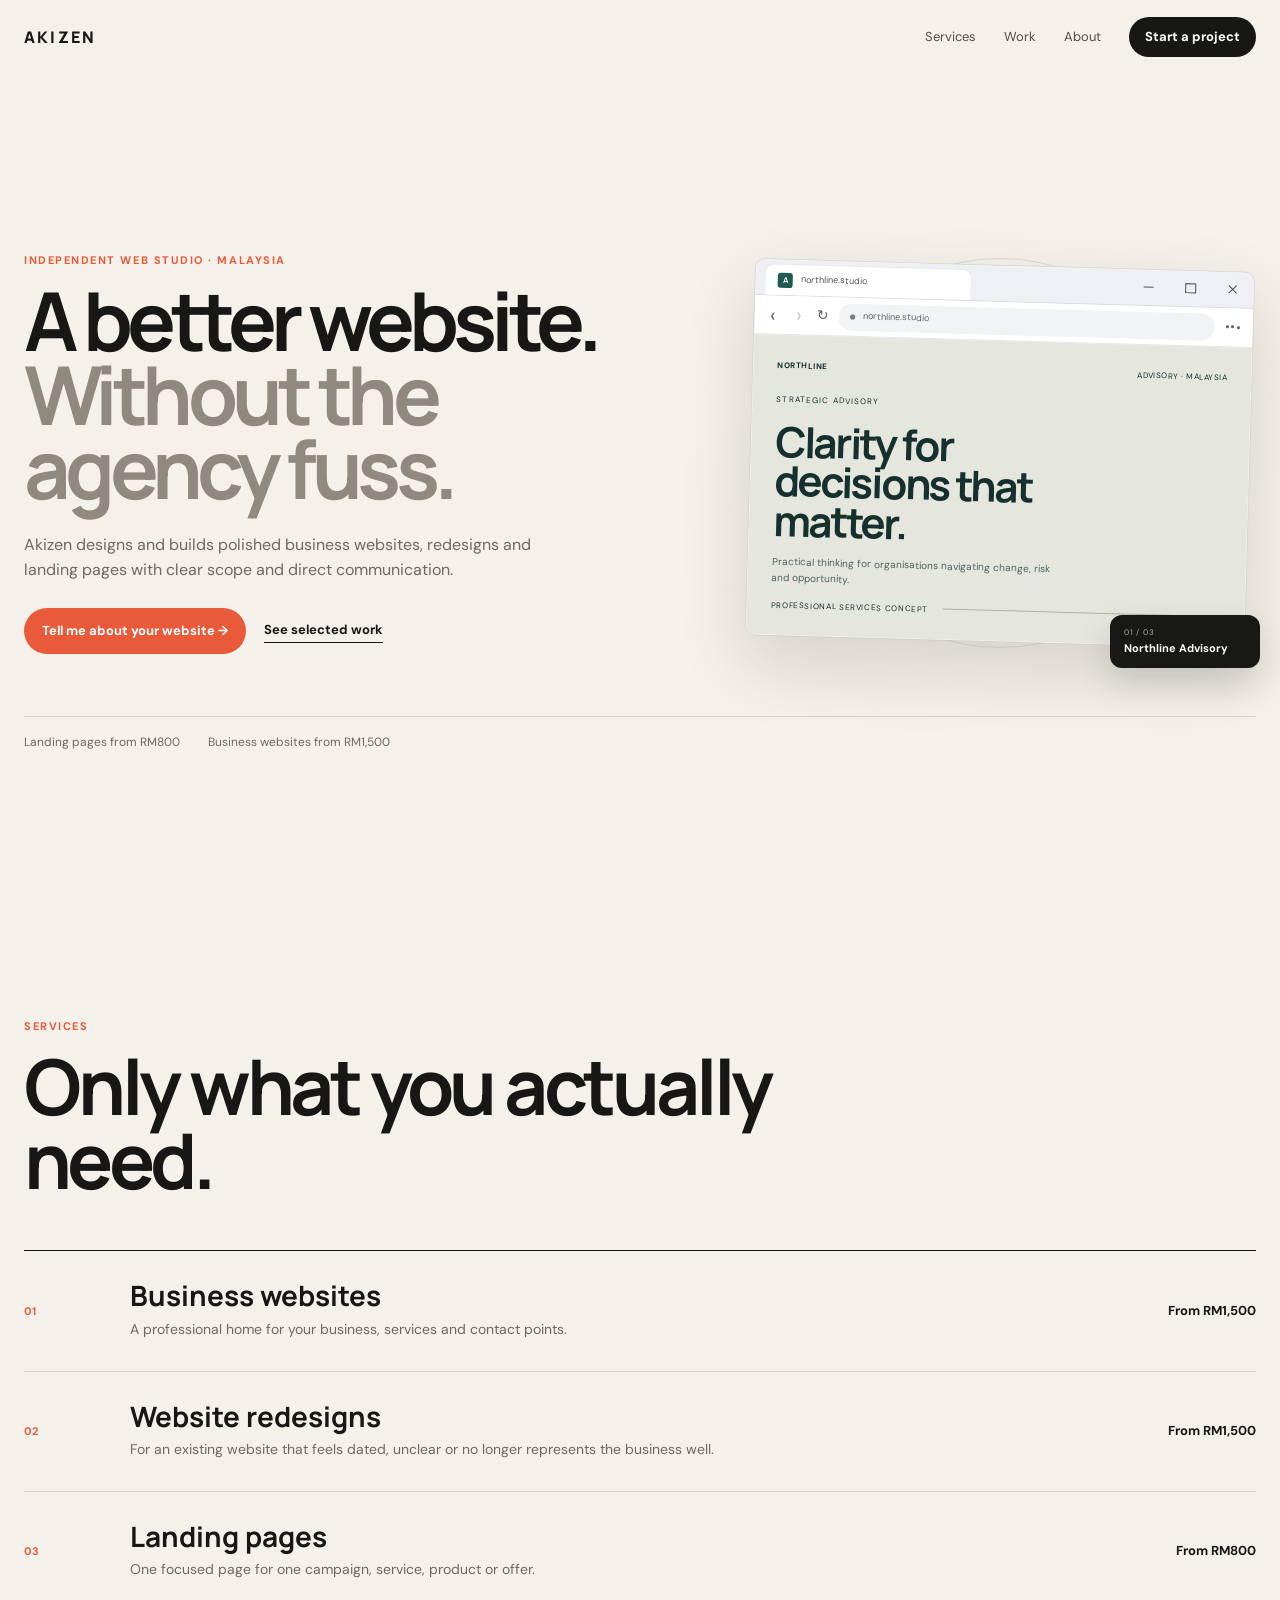
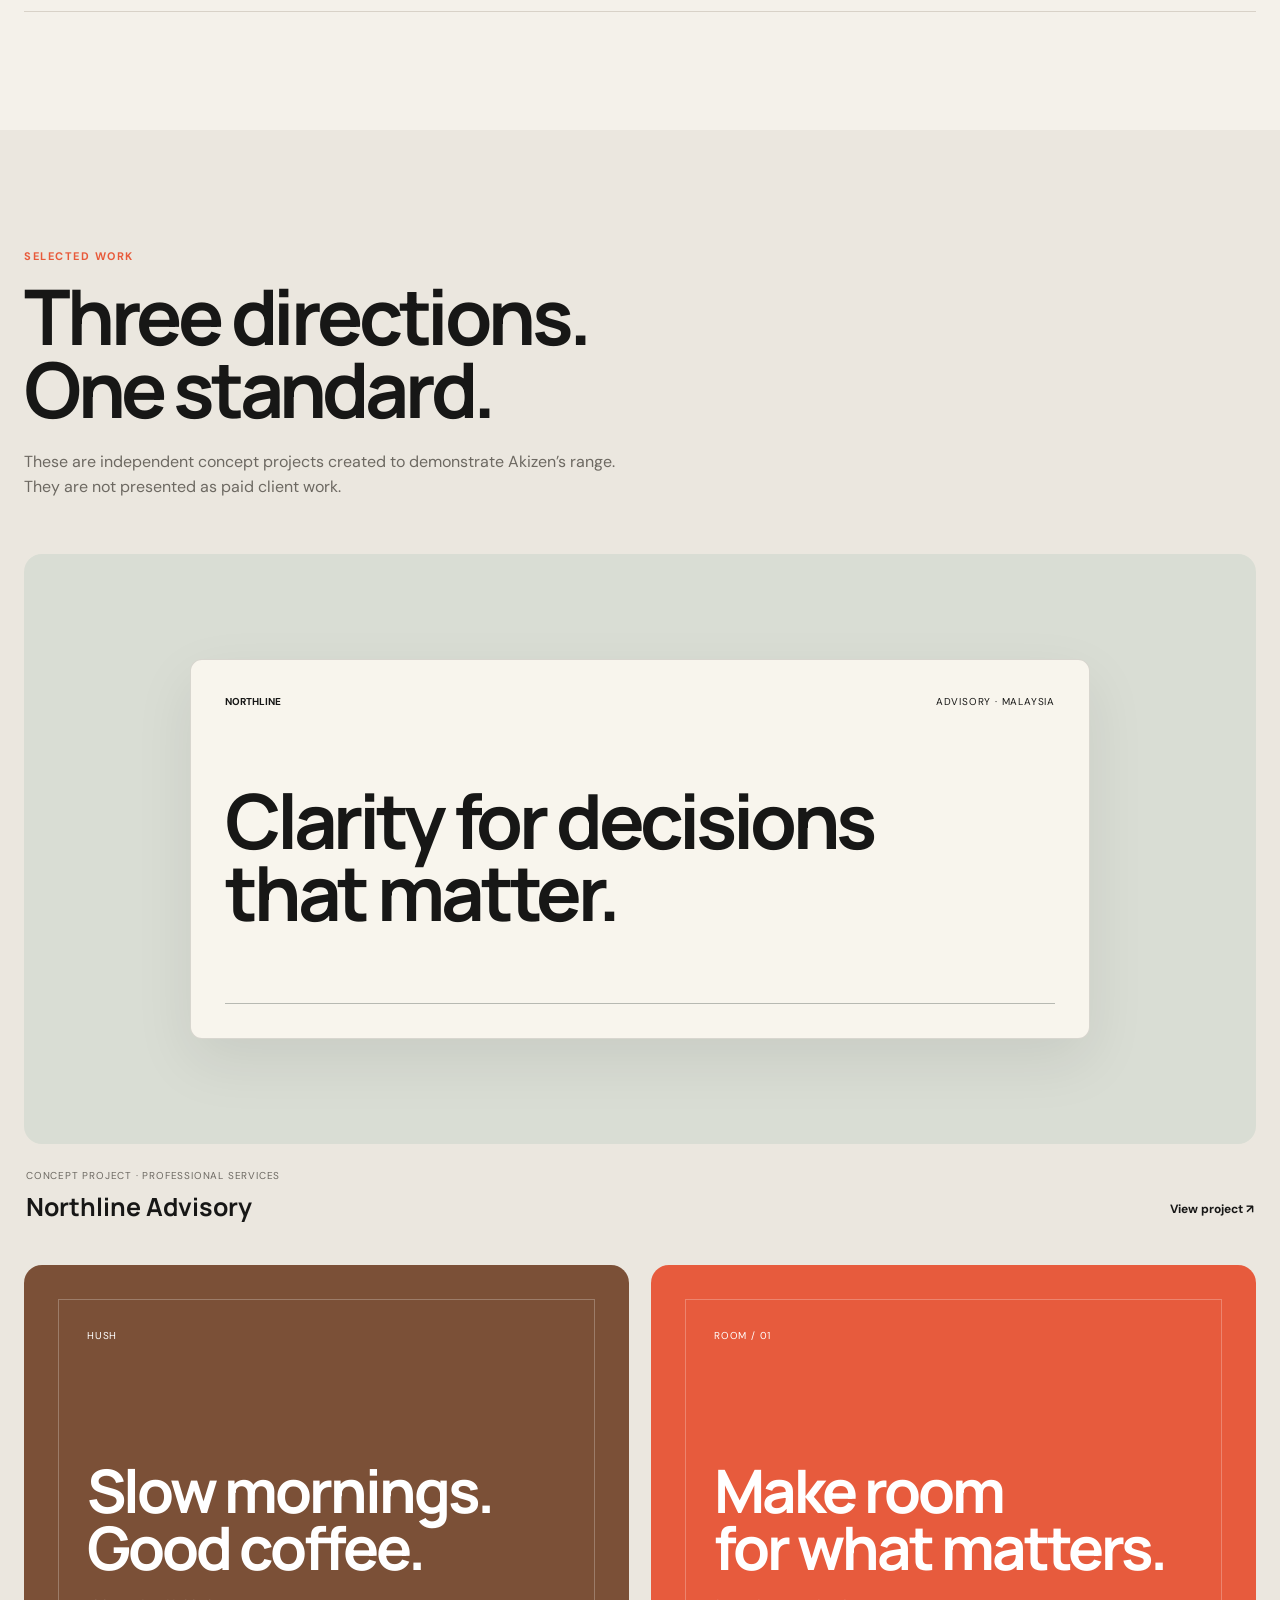
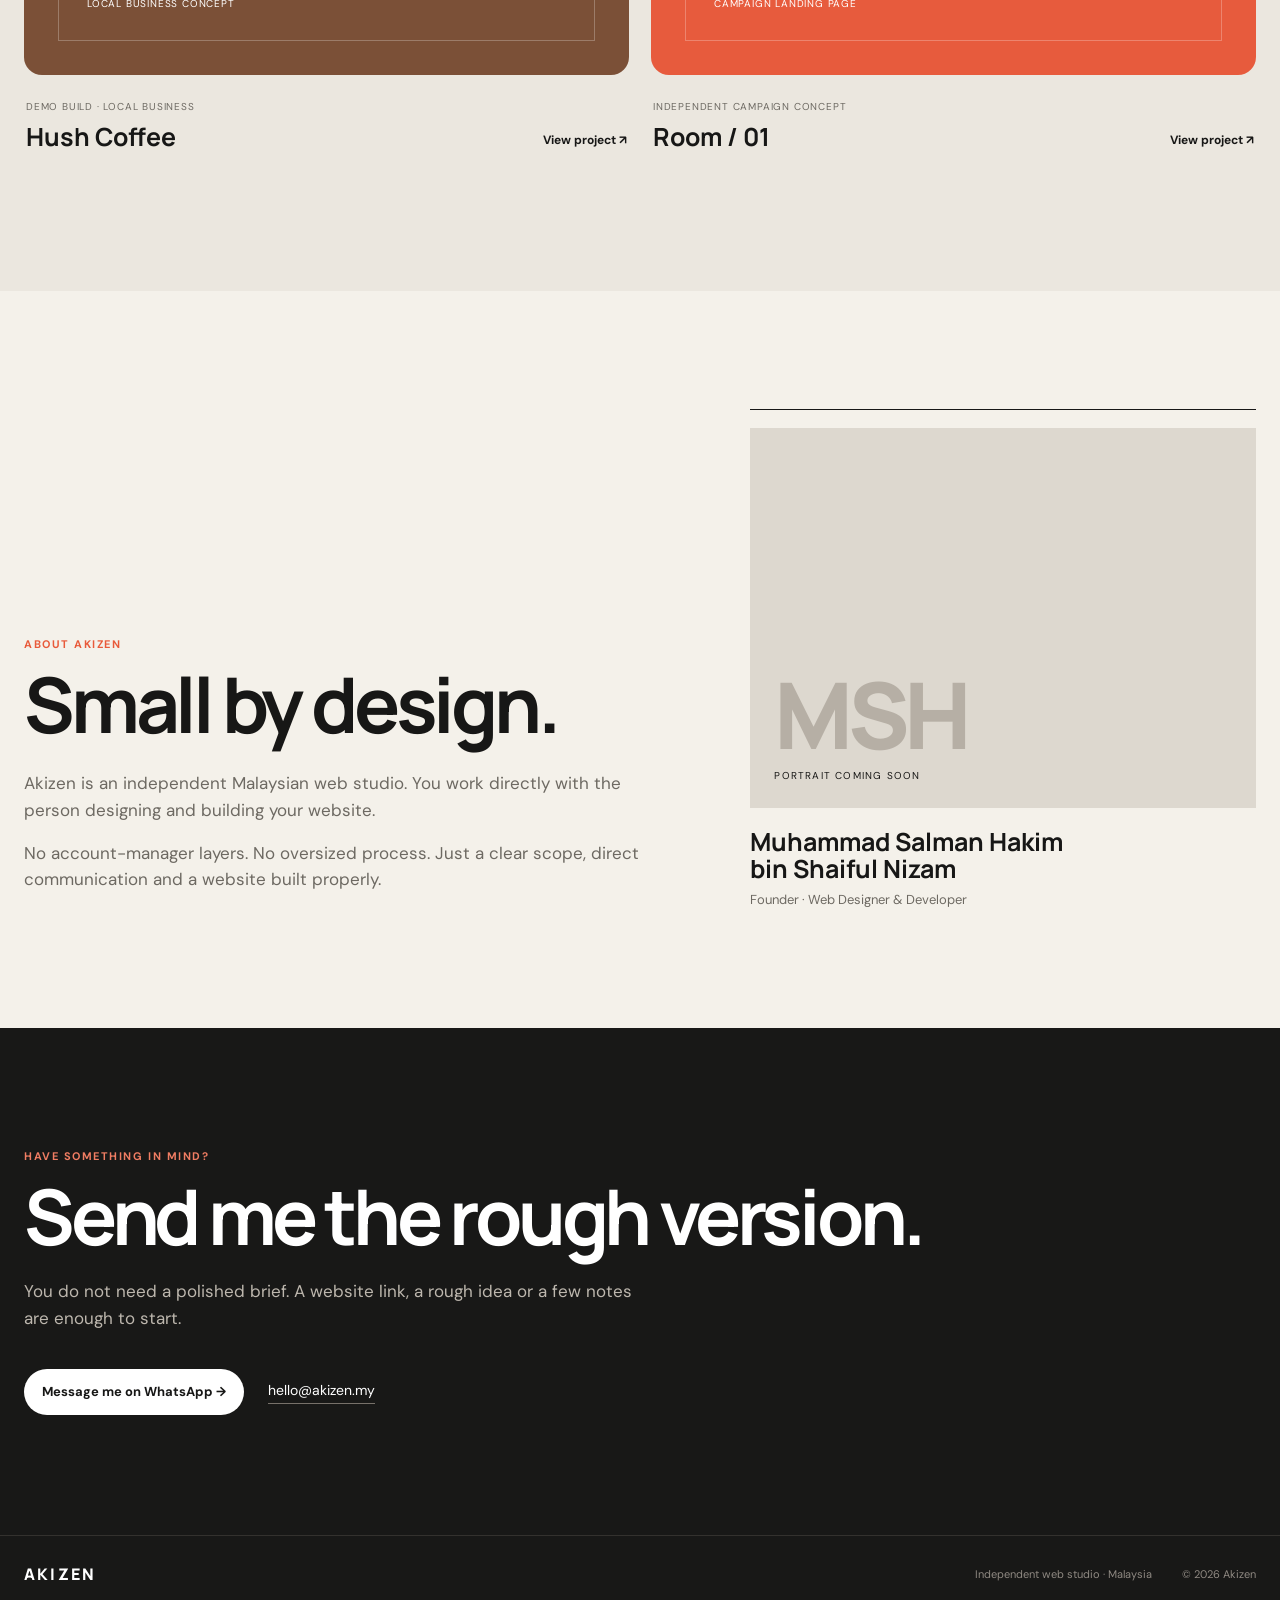
==== commit 5188820b: "Load Windows hero fixes" ====
--- a/index.html
+++ b/index.html
@@ -20,7 +20,8 @@
   <link href="https://fonts.googleapis.com/css2?family=DM+Sans:wght@400;500;600;700&family=Manrope:wght@500;600;700;800&display=swap" rel="stylesheet">
   <title>Akizen — Websites for Malaysian businesses</title>
   <link rel="stylesheet" href="style.css?v=motion-2">
-  <script src="script.js?v=motion-1" defer></script>
+  <link rel="stylesheet" href="hero-windows.css?v=windows-1">
+  <script src="script.js?v=motion-2" defer></script>
 </head>
 <body>
 <a class="skip-link" href="#main">Skip to content</a>
@@ -28,20 +29,11 @@
 <header class="site-header" data-header>
   <div class="shell nav">
     <a class="brand" href="#top" aria-label="Akizen home">AKIZEN</a>
-    <nav class="desktop-nav" aria-label="Primary navigation">
-      <a href="#services">Services</a>
-      <a href="#work">Work</a>
-      <a href="#about">About</a>
-    </nav>
+    <nav class="desktop-nav" aria-label="Primary navigation"><a href="#services">Services</a><a href="#work">Work</a><a href="#about">About</a></nav>
     <a class="nav-cta" href="https://wa.me/60174201247?text=Hi%2C%20I%27d%20like%20to%20talk%20about%20a%20website." target="_blank" rel="noopener">Start a project</a>
     <button class="menu-toggle" type="button" aria-expanded="false" aria-controls="mobile-menu" aria-label="Open menu"><span></span><span></span></button>
   </div>
-  <div class="mobile-menu" id="mobile-menu" hidden>
-    <a href="#services">Services</a>
-    <a href="#work">Work</a>
-    <a href="#about">About</a>
-    <a class="mobile-cta" href="https://wa.me/60174201247?text=Hi%2C%20I%27d%20like%20to%20talk%20about%20a%20website." target="_blank" rel="noopener">Start a project →</a>
-  </div>
+  <div class="mobile-menu" id="mobile-menu" hidden><a href="#services">Services</a><a href="#work">Work</a><a href="#about">About</a><a class="mobile-cta" href="https://wa.me/60174201247?text=Hi%2C%20I%27d%20like%20to%20talk%20about%20a%20website." target="_blank" rel="noopener">Start a project →</a></div>
 </header>
 
 <main id="main">
@@ -52,10 +44,7 @@
           <p class="eyebrow reveal">Independent web studio · Malaysia</p>
           <h1 class="reveal">A better website.<br><span>Without the agency fuss.</span></h1>
           <p class="hero-description reveal">Akizen designs and builds polished business websites, redesigns and landing pages with clear scope and direct communication.</p>
-          <div class="hero-actions reveal">
-            <a class="button primary" href="https://wa.me/60174201247?text=Hi%2C%20I%27d%20like%20to%20talk%20about%20a%20website." target="_blank" rel="noopener">Tell me about your website →</a>
-            <a class="text-link" href="#work">See selected work</a>
-          </div>
+          <div class="hero-actions reveal"><a class="button primary" href="https://wa.me/60174201247?text=Hi%2C%20I%27d%20like%20to%20talk%20about%20a%20website." target="_blank" rel="noopener">Tell me about your website →</a><a class="text-link" href="#work">See selected work</a></div>
         </div>
 
         <div class="hero-preview reveal" data-hero-preview aria-label="Animated previews of Akizen concept projects">
@@ -65,61 +54,28 @@
               <div class="browser-tab"><span class="tab-favicon">A</span><small data-preview-url>northline.studio</small></div>
               <div class="window-controls"><span class="win-minimize"></span><span class="win-maximize"></span><span class="win-close"></span></div>
             </div>
-            <div class="windows-toolbar" aria-hidden="true">
-              <span class="nav-arrow">‹</span><span class="nav-arrow faded">›</span><span class="nav-refresh">↻</span>
-              <div class="address-bar"><span class="lock-dot">●</span><small data-preview-address>northline.studio</small></div>
-              <span class="toolbar-menu">•••</span>
-            </div>
+            <div class="windows-toolbar" aria-hidden="true"><span class="nav-arrow">‹</span><span class="nav-arrow faded">›</span><span class="nav-refresh">↻</span><div class="address-bar"><span class="lock-dot">●</span><small data-preview-address>northline.studio</small></div><span class="toolbar-menu">•••</span></div>
             <div class="preview-screen preview-northline" data-preview-screen>
               <div class="preview-nav"><b data-preview-brand>NORTHLINE</b><span data-preview-meta>Advisory · Malaysia</span></div>
-              <div class="preview-content">
-                <small data-preview-kicker>STRATEGIC ADVISORY</small>
-                <strong data-preview-title>Clarity for decisions that matter.</strong>
-                <p data-preview-copy>Practical thinking for organisations navigating change, risk and opportunity.</p>
-              </div>
+              <div class="preview-content"><small data-preview-kicker>STRATEGIC ADVISORY</small><strong data-preview-title>Clarity for decisions that matter.</strong><p data-preview-copy>Practical thinking for organisations navigating change, risk and opportunity.</p></div>
               <div class="preview-footer"><span data-preview-label>Professional services concept</span><i></i></div>
             </div>
           </div>
           <div class="preview-caption"><span data-preview-count>01 / 03</span><strong data-preview-name>Northline Advisory</strong></div>
         </div>
       </div>
-
       <div class="hero-note reveal"><span>Landing pages from RM800</span><span>Business websites from RM1,500</span></div>
     </div>
   </section>
 
-  <section class="section" id="services">
-    <div class="shell">
-      <div class="section-intro reveal"><p class="eyebrow">Services</p><h2>Only what you actually need.</h2></div>
-      <div class="service-list reveal">
-        <article><div class="service-number">01</div><div><h3>Business websites</h3><p>A professional home for your business, services and contact points.</p></div><div class="service-price">From RM1,500</div></article>
-        <article><div class="service-number">02</div><div><h3>Website redesigns</h3><p>For an existing website that feels dated, unclear or no longer represents the business well.</p></div><div class="service-price">From RM1,500</div></article>
-        <article><div class="service-number">03</div><div><h3>Landing pages</h3><p>One focused page for one campaign, service, product or offer.</p></div><div class="service-price">From RM800</div></article>
-      </div>
-    </div>
-  </section>
+  <section class="section" id="services"><div class="shell"><div class="section-intro reveal"><p class="eyebrow">Services</p><h2>Only what you actually need.</h2></div><div class="service-list reveal"><article><div class="service-number">01</div><div><h3>Business websites</h3><p>A professional home for your business, services and contact points.</p></div><div class="service-price">From RM1,500</div></article><article><div class="service-number">02</div><div><h3>Website redesigns</h3><p>For an existing website that feels dated, unclear or no longer represents the business well.</p></div><div class="service-price">From RM1,500</div></article><article><div class="service-number">03</div><div><h3>Landing pages</h3><p>One focused page for one campaign, service, product or offer.</p></div><div class="service-price">From RM800</div></article></div></div></section>
 
-  <section class="section work" id="work">
-    <div class="shell">
-      <div class="section-intro reveal"><p class="eyebrow">Selected work</p><h2>Three directions.<br>One standard.</h2><p class="section-copy">These are independent concept projects created to demonstrate Akizen’s range. They are not presented as paid client work.</p></div>
-      <div class="work-grid">
-        <a class="work-card work-card-large reveal" href="portfolio/northline/"><div class="work-art northline-art" aria-hidden="true"><div class="mini-window"><div class="mini-top"><b>NORTHLINE</b><span>Advisory · Malaysia</span></div><strong>Clarity for decisions that matter.</strong><i></i></div></div><div class="work-meta"><div><span>Concept Project · Professional Services</span><h3>Northline Advisory</h3></div><b>View project ↗</b></div></a>
-        <a class="work-card reveal" href="portfolio/hush/"><div class="work-art hush-art" aria-hidden="true"><div><span>HUSH</span><strong>Slow mornings.<br>Good coffee.</strong><small>Local business concept</small></div></div><div class="work-meta"><div><span>Demo Build · Local Business</span><h3>Hush Coffee</h3></div><b>View project ↗</b></div></a>
-        <a class="work-card reveal" href="portfolio/room-01/"><div class="work-art room-art" aria-hidden="true"><div><span>ROOM / 01</span><strong>Make room<br>for what matters.</strong><small>Campaign landing page</small></div></div><div class="work-meta"><div><span>Independent Campaign Concept</span><h3>Room / 01</h3></div><b>View project ↗</b></div></a>
-      </div>
-    </div>
-  </section>
+  <section class="section work" id="work"><div class="shell"><div class="section-intro reveal"><p class="eyebrow">Selected work</p><h2>Three directions.<br>One standard.</h2><p class="section-copy">These are independent concept projects created to demonstrate Akizen’s range. They are not presented as paid client work.</p></div><div class="work-grid"><a class="work-card work-card-large reveal" href="portfolio/northline/"><div class="work-art northline-art" aria-hidden="true"><div class="mini-window"><div class="mini-top"><b>NORTHLINE</b><span>Advisory · Malaysia</span></div><strong>Clarity for decisions that matter.</strong><i></i></div></div><div class="work-meta"><div><span>Concept Project · Professional Services</span><h3>Northline Advisory</h3></div><b>View project ↗</b></div></a><a class="work-card reveal" href="portfolio/hush/"><div class="work-art hush-art" aria-hidden="true"><div><span>HUSH</span><strong>Slow mornings.<br>Good coffee.</strong><small>Local business concept</small></div></div><div class="work-meta"><div><span>Demo Build · Local Business</span><h3>Hush Coffee</h3></div><b>View project ↗</b></div></a><a class="work-card reveal" href="portfolio/room-01/"><div class="work-art room-art" aria-hidden="true"><div><span>ROOM / 01</span><strong>Make room<br>for what matters.</strong><small>Campaign landing page</small></div></div><div class="work-meta"><div><span>Independent Campaign Concept</span><h3>Room / 01</h3></div><b>View project ↗</b></div></a></div></div></section>
 
-  <section class="section about" id="about">
-    <div class="shell about-grid">
-      <div class="about-copy reveal"><p class="eyebrow">About Akizen</p><h2>Small by design.</h2><p>Akizen is an independent Malaysian web studio. You work directly with the person designing and building your website.</p><p>No account-manager layers. No oversized process. Just a clear scope, direct communication and a website built properly.</p></div>
-      <div class="founder reveal"><div class="portrait-placeholder" aria-label="Founder portrait placeholder"><span>MSH</span><small>Portrait coming soon</small></div><div><h3>Muhammad Salman Hakim<br>bin Shaiful Nizam</h3><p>Founder · Web Designer & Developer</p></div></div>
-    </div>
-  </section>
+  <section class="section about" id="about"><div class="shell about-grid"><div class="about-copy reveal"><p class="eyebrow">About Akizen</p><h2>Small by design.</h2><p>Akizen is an independent Malaysian web studio. You work directly with the person designing and building your website.</p><p>No account-manager layers. No oversized process. Just a clear scope, direct communication and a website built properly.</p></div><div class="founder reveal"><div class="portrait-placeholder" aria-label="Founder portrait placeholder"><span>MSH</span><small>Portrait coming soon</small></div><div><h3>Muhammad Salman Hakim<br>bin Shaiful Nizam</h3><p>Founder · Web Designer & Developer</p></div></div></div></section>
 
   <section class="contact" id="contact"><div class="shell contact-inner reveal"><p class="eyebrow">Have something in mind?</p><h2>Send me the rough version.</h2><p>You do not need a polished brief. A website link, a rough idea or a few notes are enough to start.</p><div class="contact-actions"><a class="button light" href="https://wa.me/60174201247?text=Hi%2C%20I%27d%20like%20to%20talk%20about%20a%20website.%20Here%27s%20what%20I%20have%20in%20mind%3A" target="_blank" rel="noopener">Message me on WhatsApp →</a><a class="contact-email" href="mailto:hello@akizen.my">hello@akizen.my</a></div></div></section>
 </main>
-
 <footer class="footer"><div class="shell footer-inner"><a class="brand" href="#top">AKIZEN</a><p>Independent web studio · Malaysia</p><p>© <span id="year"></span> Akizen</p></div></footer>
 </body>
 </html>
--- a/hero-windows.css
+++ b/hero-windows.css
@@ -0,0 +1,32 @@
+.hero-inner{width:min(calc(100% - 48px),var(--max));margin-inline:auto}
+.hero-grid{grid-template-columns:minmax(0,1fr) minmax(390px,.78fr);gap:64px}
+.hero-copy{min-width:0}
+.hero-preview{min-width:0}
+.preview-browser{width:min(100%,500px);border-radius:10px;background:#fff;box-shadow:0 28px 70px rgba(23,23,22,.14);overflow:hidden}
+.windows-titlebar{height:36px;background:#eef0f3;display:flex;align-items:flex-end;justify-content:space-between;padding-left:10px;border-bottom:1px solid #d8dbe0}
+.browser-tab{height:30px;min-width:205px;max-width:270px;background:#fff;border-radius:8px 8px 0 0;display:flex;align-items:center;gap:8px;padding:0 12px;color:#4e5258;box-shadow:0 -1px 0 rgba(0,0,0,.03)}
+.browser-tab small{font-size:9px;overflow:hidden;text-overflow:ellipsis;white-space:nowrap}
+.tab-favicon{display:grid;place-items:center;width:15px;height:15px;border-radius:3px;background:#1f5b52;color:#fff;font:700 8px/1 Manrope,sans-serif}
+.window-controls{height:36px;display:flex;align-items:stretch;margin-top:-6px}
+.window-controls>span{position:relative;width:42px;height:36px;display:block}
+.window-controls>span:before,.window-controls>span:after{content:"";position:absolute;left:50%;top:50%;transform:translate(-50%,-50%)}
+.win-minimize:before{width:10px;height:1px;background:#4d5157}
+.win-maximize:before{width:9px;height:8px;border:1px solid #4d5157;background:transparent}
+.win-close:before,.win-close:after{width:11px;height:1px;background:#4d5157}
+.win-close:before{transform:translate(-50%,-50%) rotate(45deg)!important}
+.win-close:after{transform:translate(-50%,-50%) rotate(-45deg)!important}
+.win-close{border-radius:0 9px 0 0}
+.windows-toolbar{height:39px;background:#fff;display:flex;align-items:center;gap:10px;padding:0 10px;border-bottom:1px solid #e6e6e6;color:#5f6368}
+.nav-arrow{font-size:20px;line-height:1;width:16px;text-align:center}
+.nav-arrow.faded{opacity:.35}
+.nav-refresh{font-size:14px}
+.address-bar{height:27px;flex:1;border-radius:14px;background:#f1f3f4;display:flex;align-items:center;gap:7px;padding:0 11px;min-width:0}
+.address-bar small{font-size:9px;color:#60646a;overflow:hidden;text-overflow:ellipsis;white-space:nowrap}
+.lock-dot{font-size:7px;color:#7a8086}
+.toolbar-menu{font-size:13px;letter-spacing:1px}
+.preview-screen{min-height:300px}
+.preview-caption{right:-4px;bottom:20px}
+@media (max-height:760px) and (min-width:901px){.hero-inner{width:min(calc(100% - 48px),var(--max))}.hero-grid{gap:48px}.preview-browser{width:min(100%,440px)}.windows-titlebar{height:32px}.window-controls{height:32px}.window-controls>span{height:32px;width:38px}.windows-toolbar{height:34px}.browser-tab{height:27px}.preview-screen{min-height:255px}}
+@media (max-width:1050px){.hero-grid{grid-template-columns:minmax(0,1fr) minmax(330px,.72fr);gap:38px}.preview-browser{width:min(100%,440px)}}
+@media (max-width:900px){.hero-inner{width:min(calc(100% - 36px),var(--max))}.hero-grid{grid-template-columns:1fr}.preview-browser{width:min(90%,500px)}}
+@media (max-width:560px){.hero-inner{width:min(calc(100% - 28px),var(--max))}.preview-browser{width:96%}.browser-tab{min-width:150px;max-width:190px}.window-controls>span{width:32px}.windows-toolbar{gap:6px}.preview-caption{right:0}}
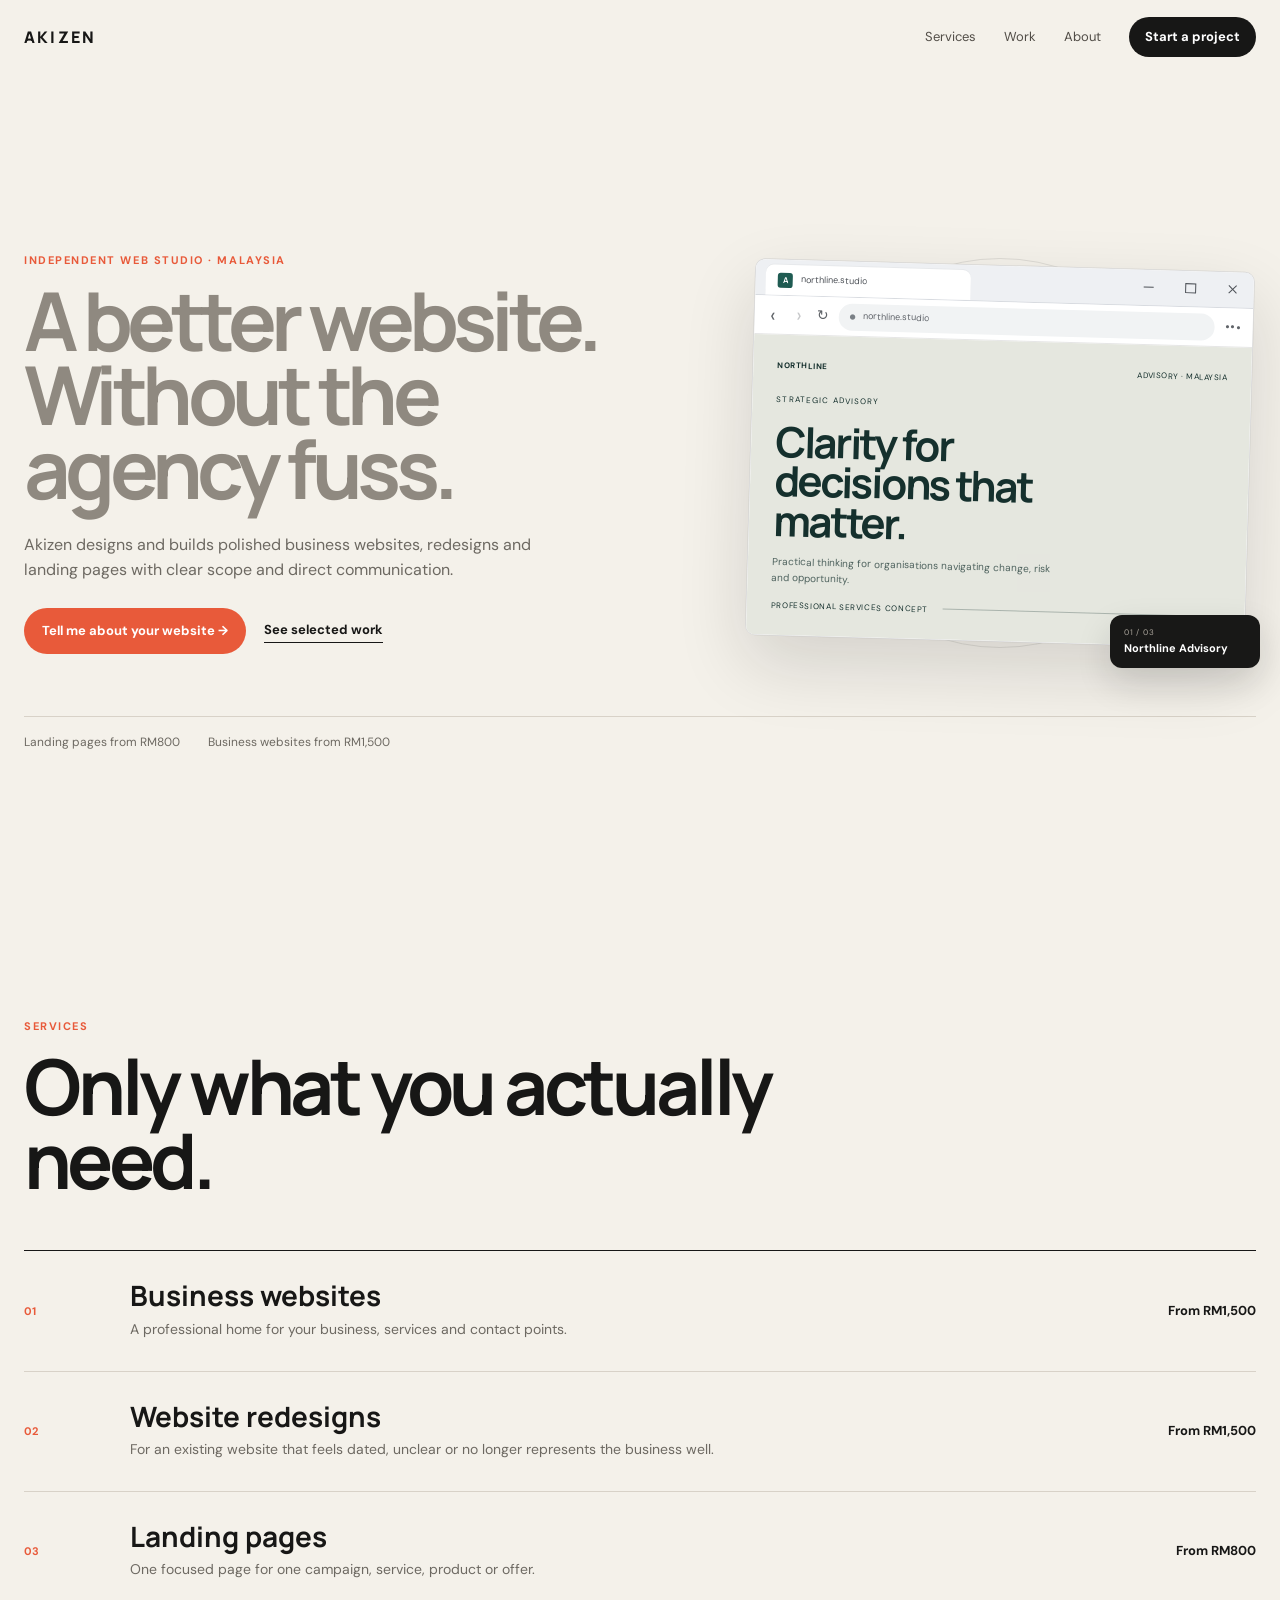
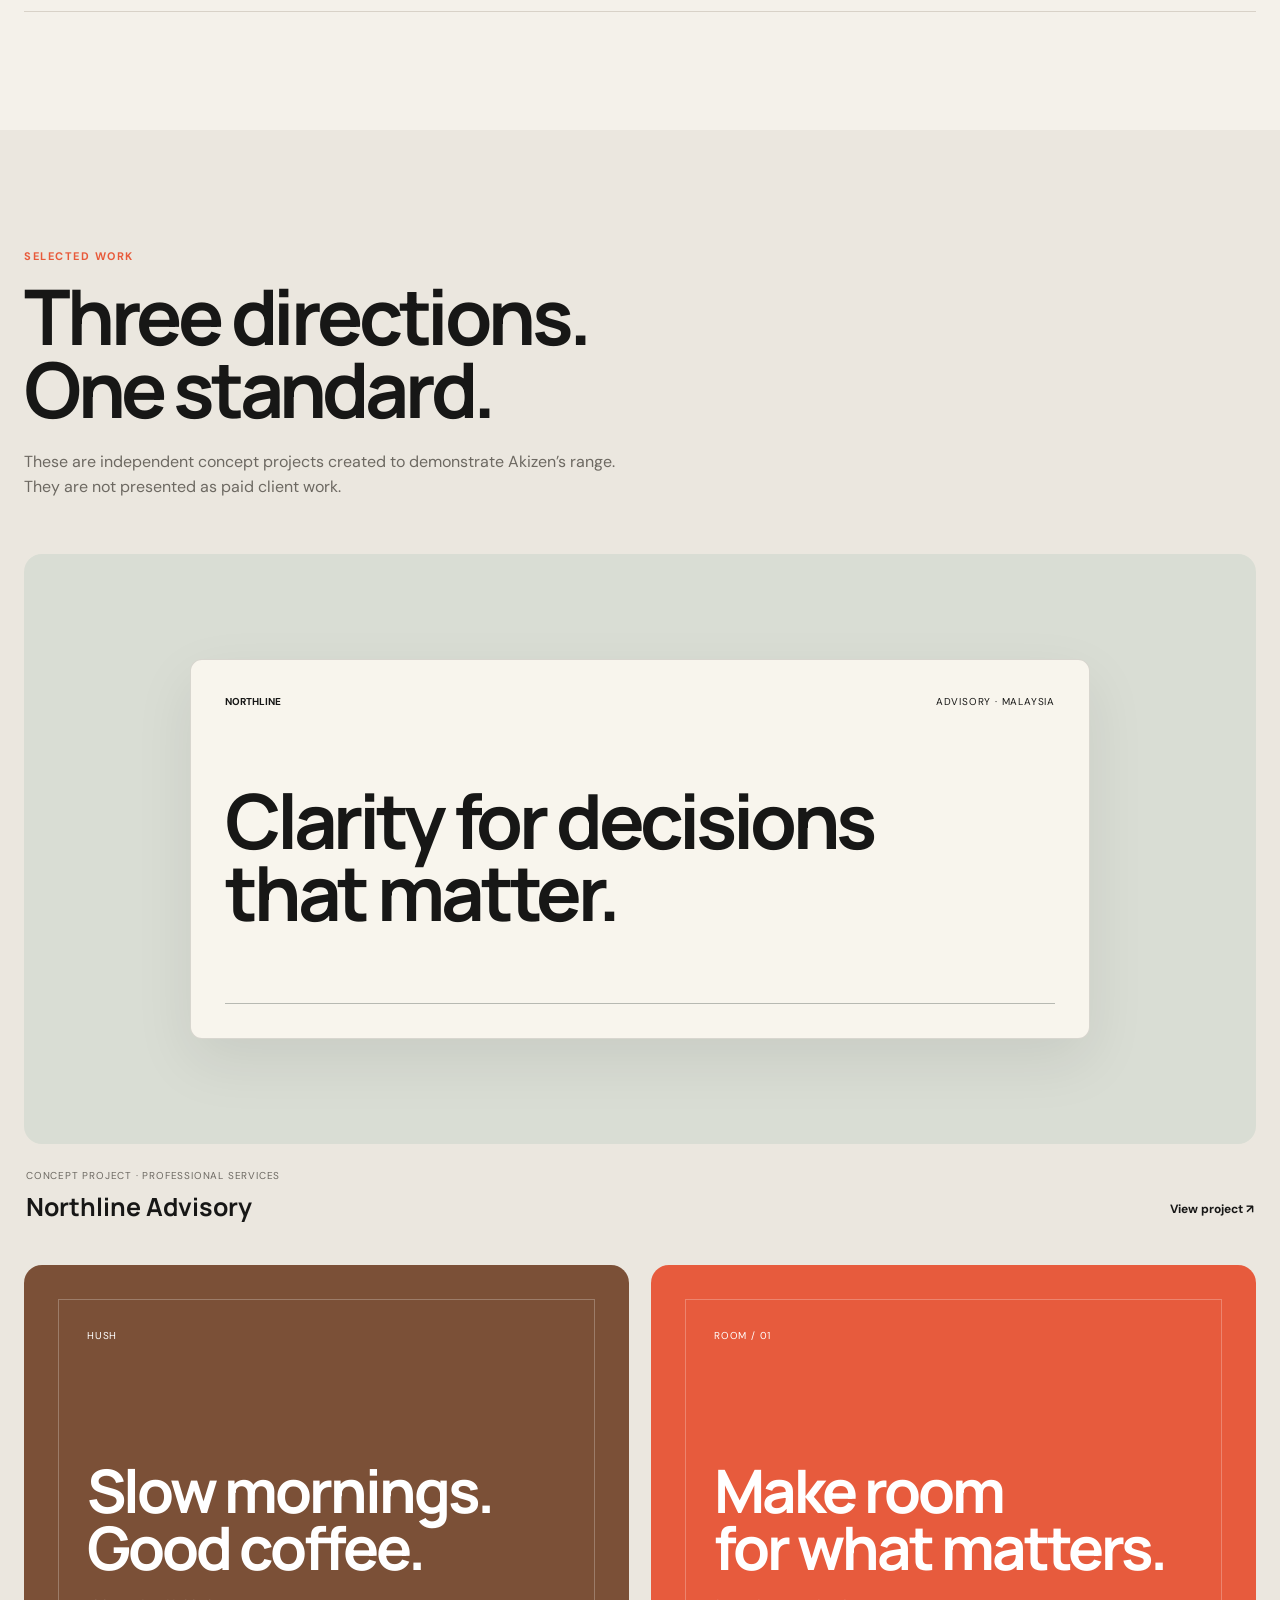
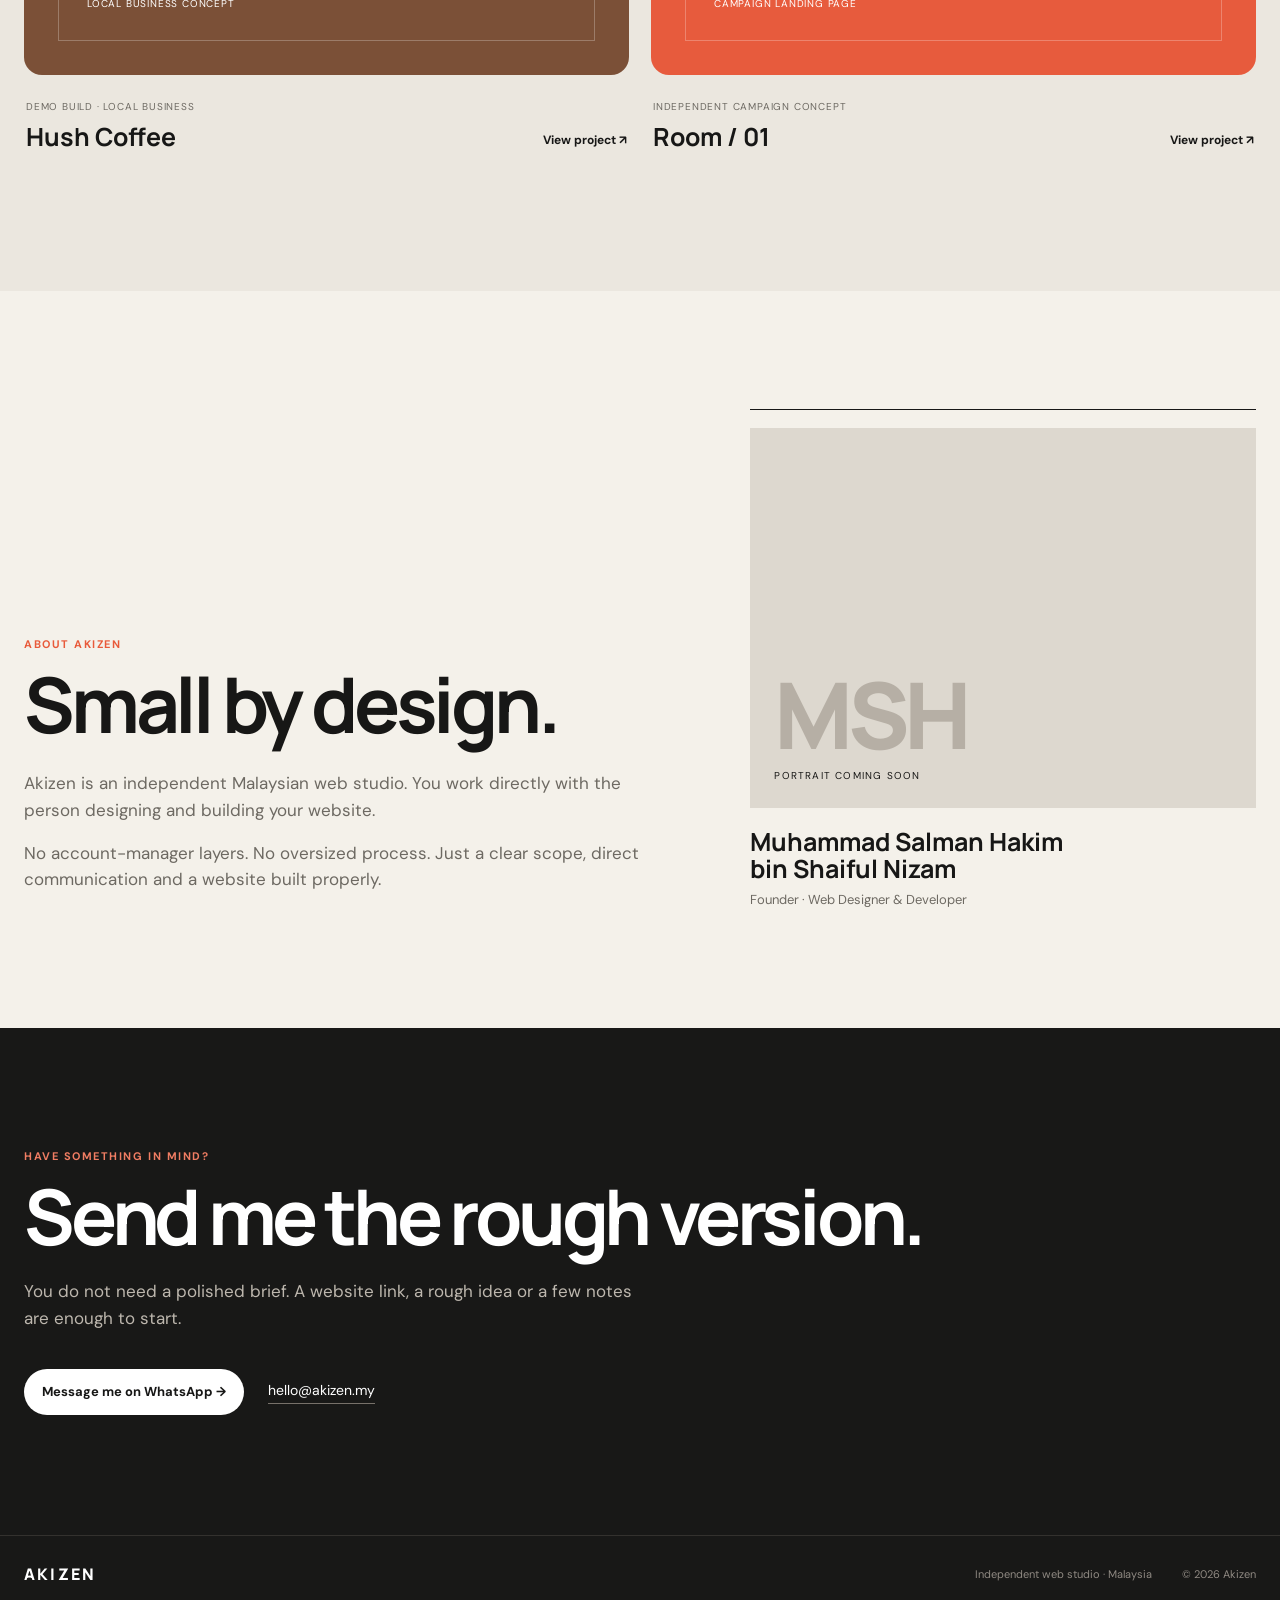
==== commit 043397c1: "Refine hero headline layout and text reveal" ====
--- a/index.html
+++ b/index.html
@@ -21,6 +21,7 @@
   <title>Akizen — Websites for Malaysian businesses</title>
   <link rel="stylesheet" href="style.css?v=motion-2">
   <link rel="stylesheet" href="hero-windows.css?v=windows-1">
+  <link rel="stylesheet" href="hero-text.css?v=text-1">
   <script src="script.js?v=motion-2" defer></script>
 </head>
 <body>
@@ -41,8 +42,11 @@
     <div class="shell hero-inner">
       <div class="hero-grid">
         <div class="hero-copy">
-          <p class="eyebrow reveal">Independent web studio · Malaysia</p>
-          <h1 class="reveal">A better website.<br><span>Without the agency fuss.</span></h1>
+          <p class="eyebrow hero-eyebrow reveal">Independent web studio · Malaysia</p>
+          <h1 class="hero-title reveal">
+            <span class="headline-mask"><span class="headline-line headline-primary">A better website.</span></span>
+            <span class="headline-mask"><span class="headline-line headline-muted">Without the agency fuss.</span></span>
+          </h1>
           <p class="hero-description reveal">Akizen designs and builds polished business websites, redesigns and landing pages with clear scope and direct communication.</p>
           <div class="hero-actions reveal"><a class="button primary" href="https://wa.me/60174201247?text=Hi%2C%20I%27d%20like%20to%20talk%20about%20a%20website." target="_blank" rel="noopener">Tell me about your website →</a><a class="text-link" href="#work">See selected work</a></div>
         </div>
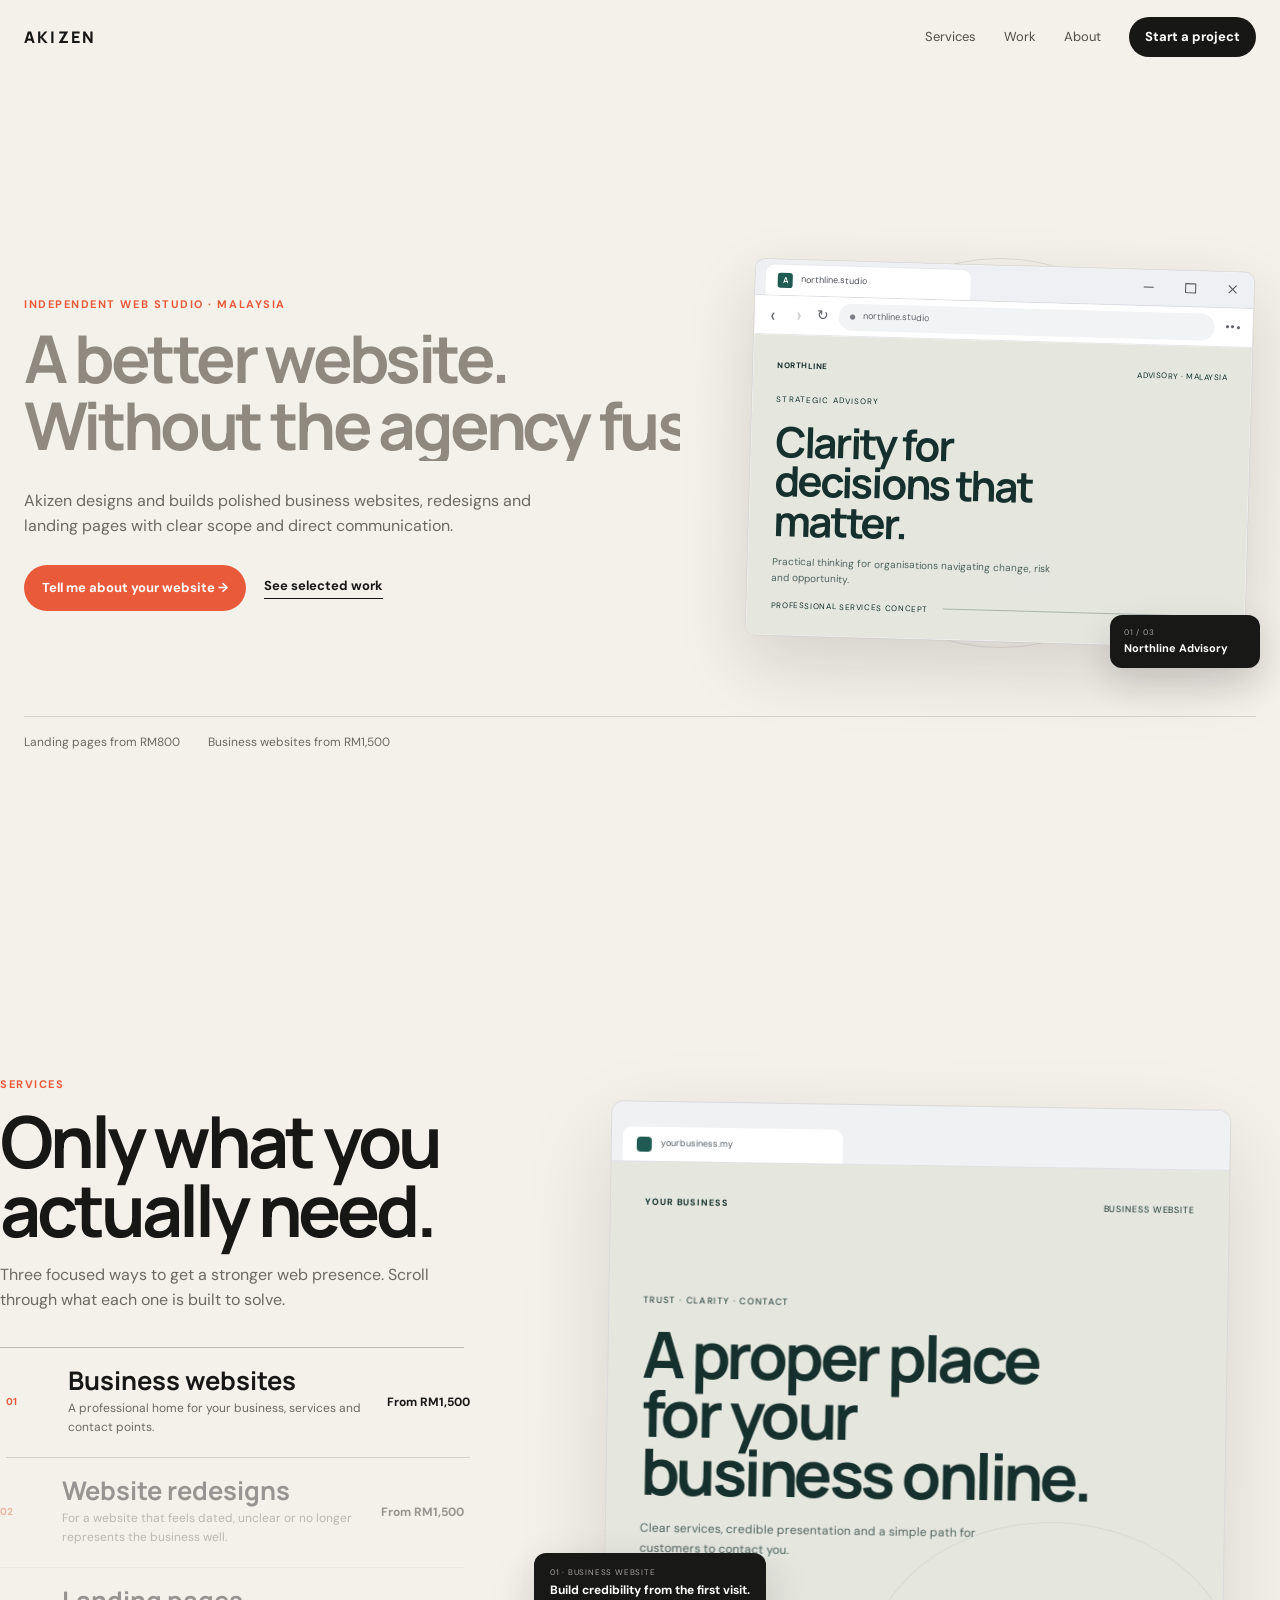
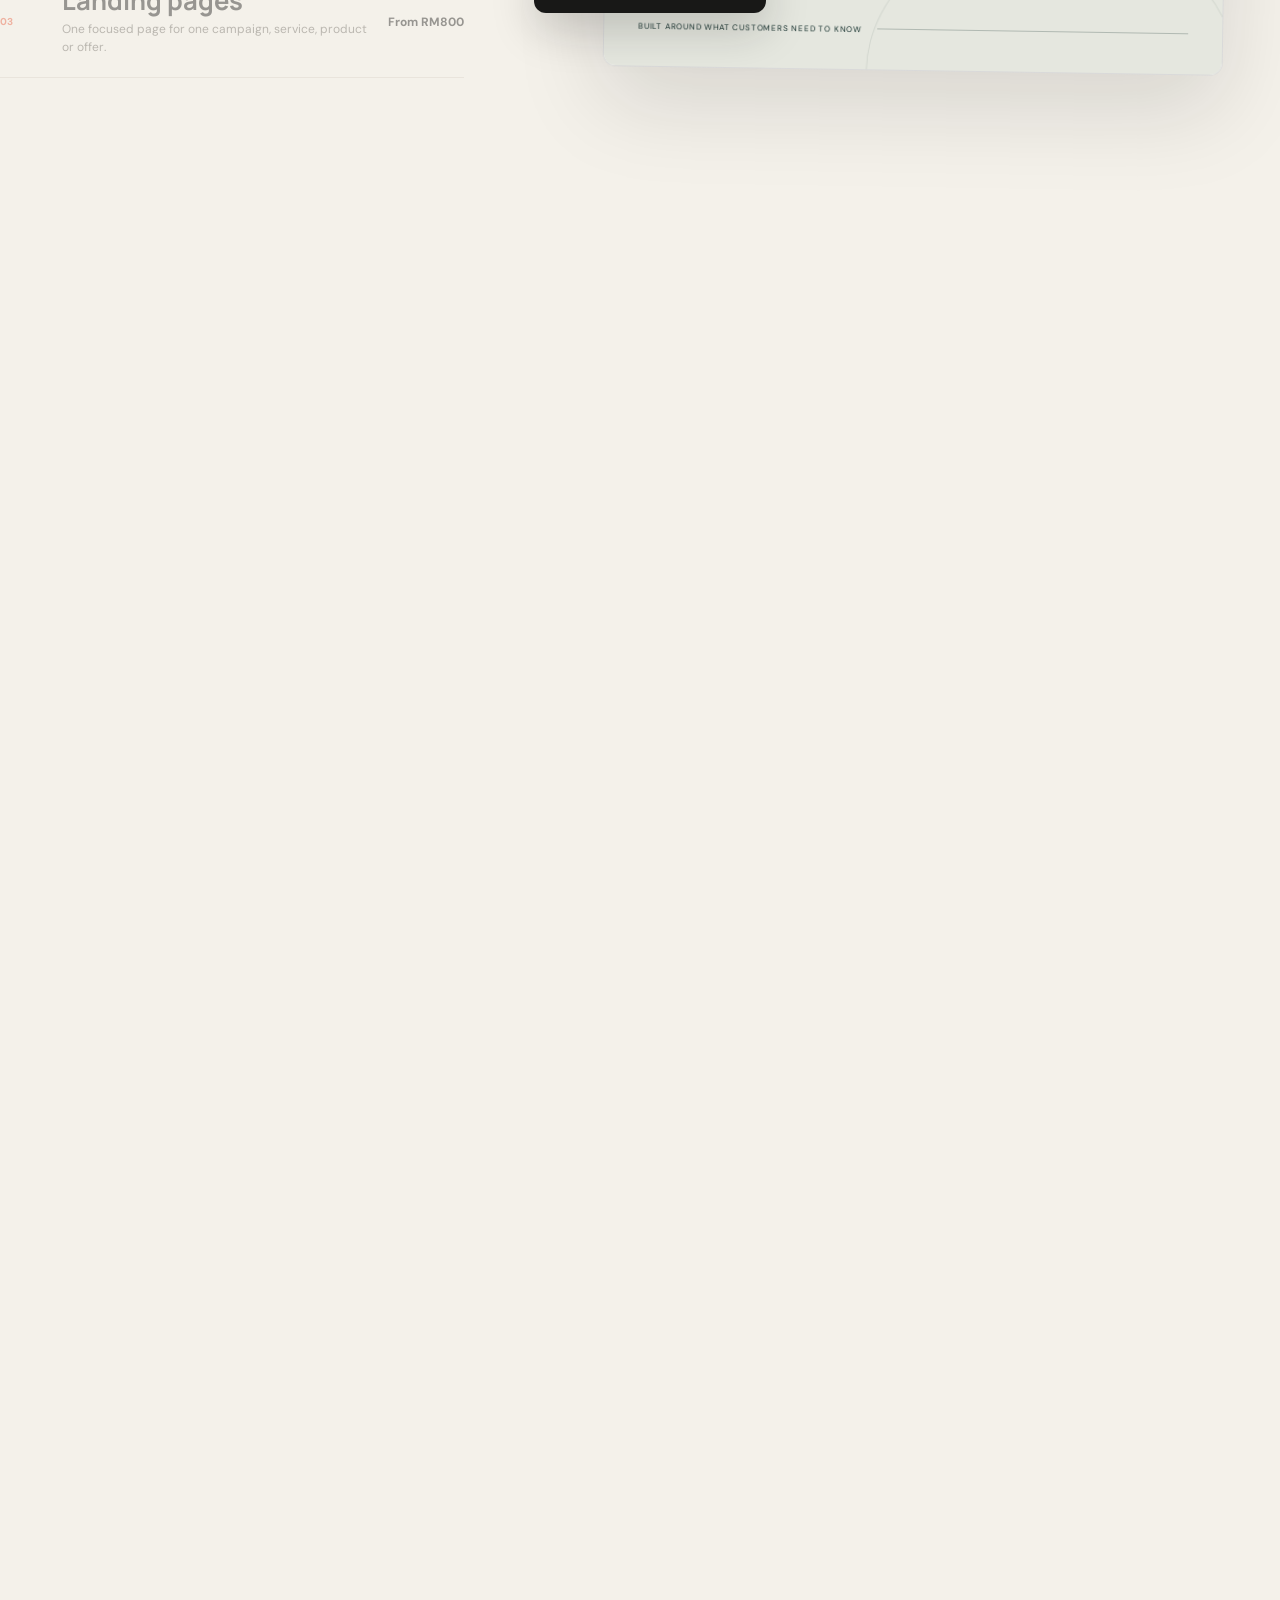
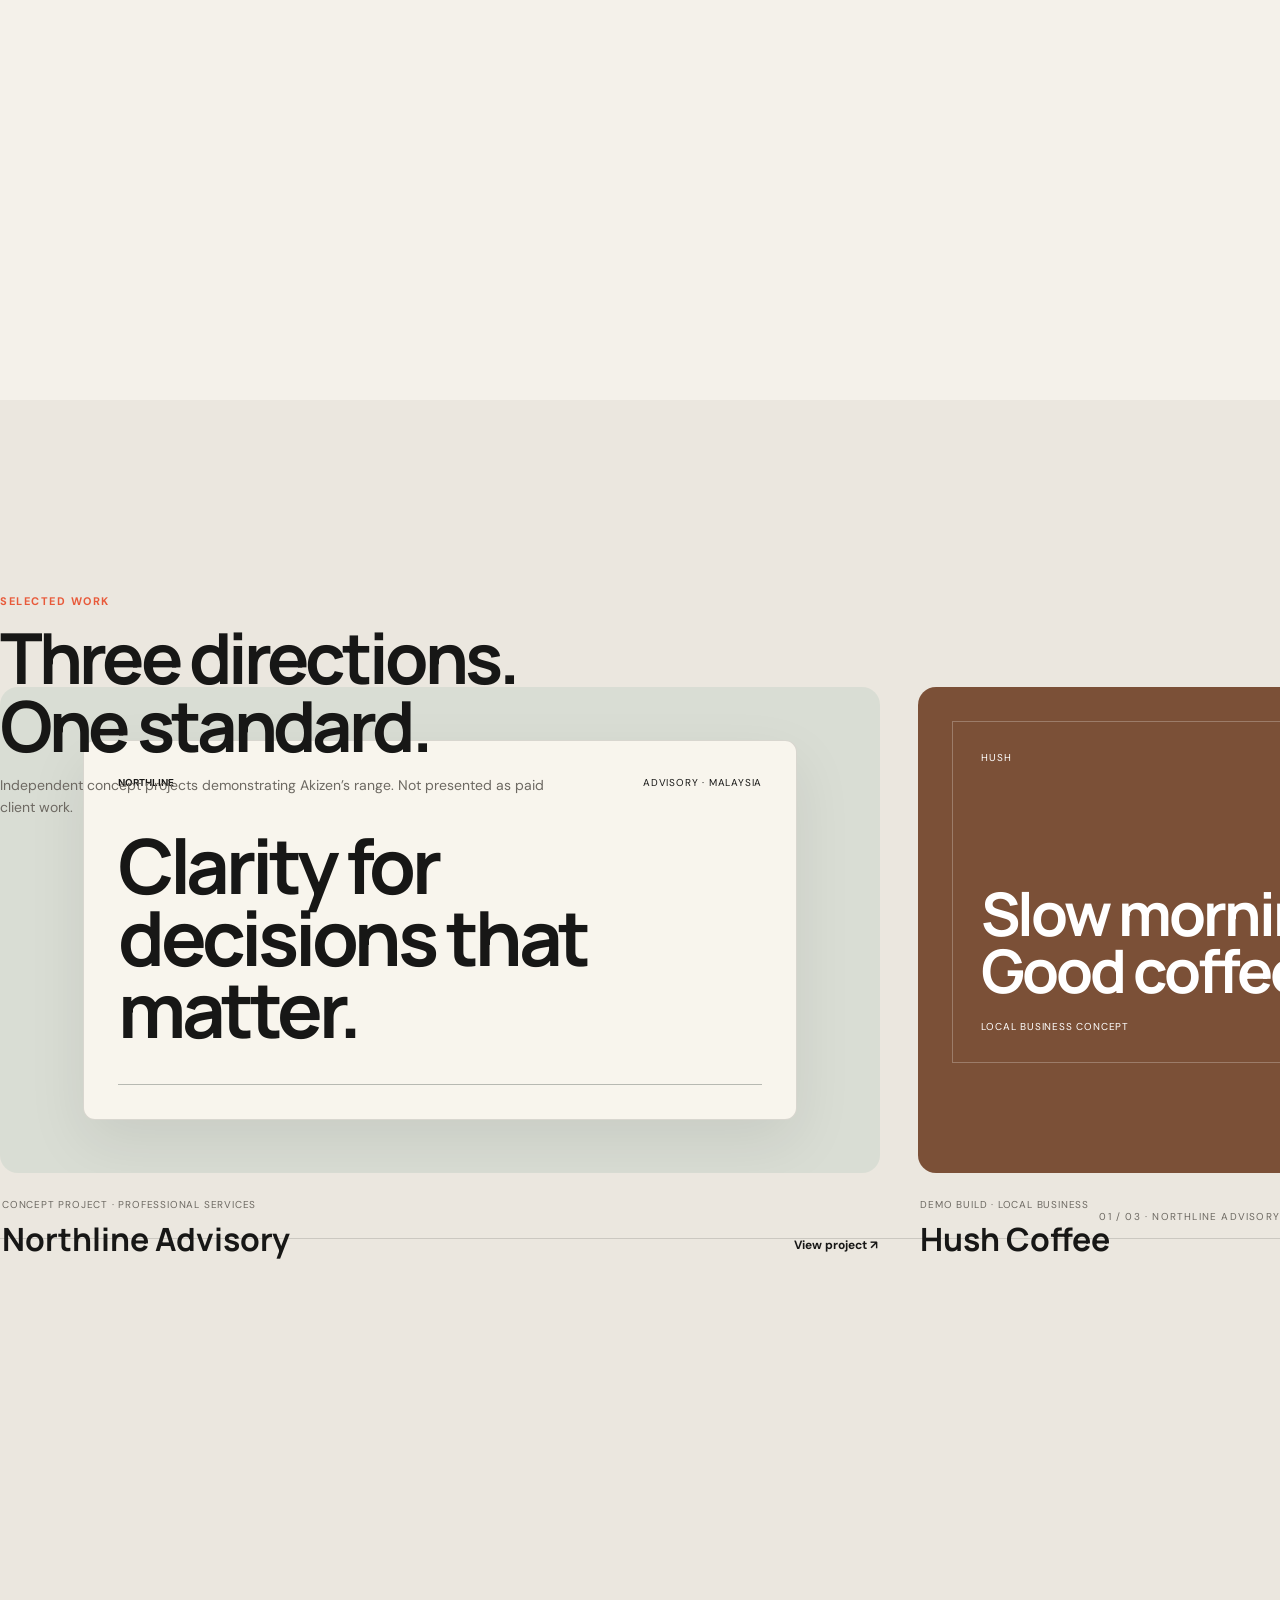
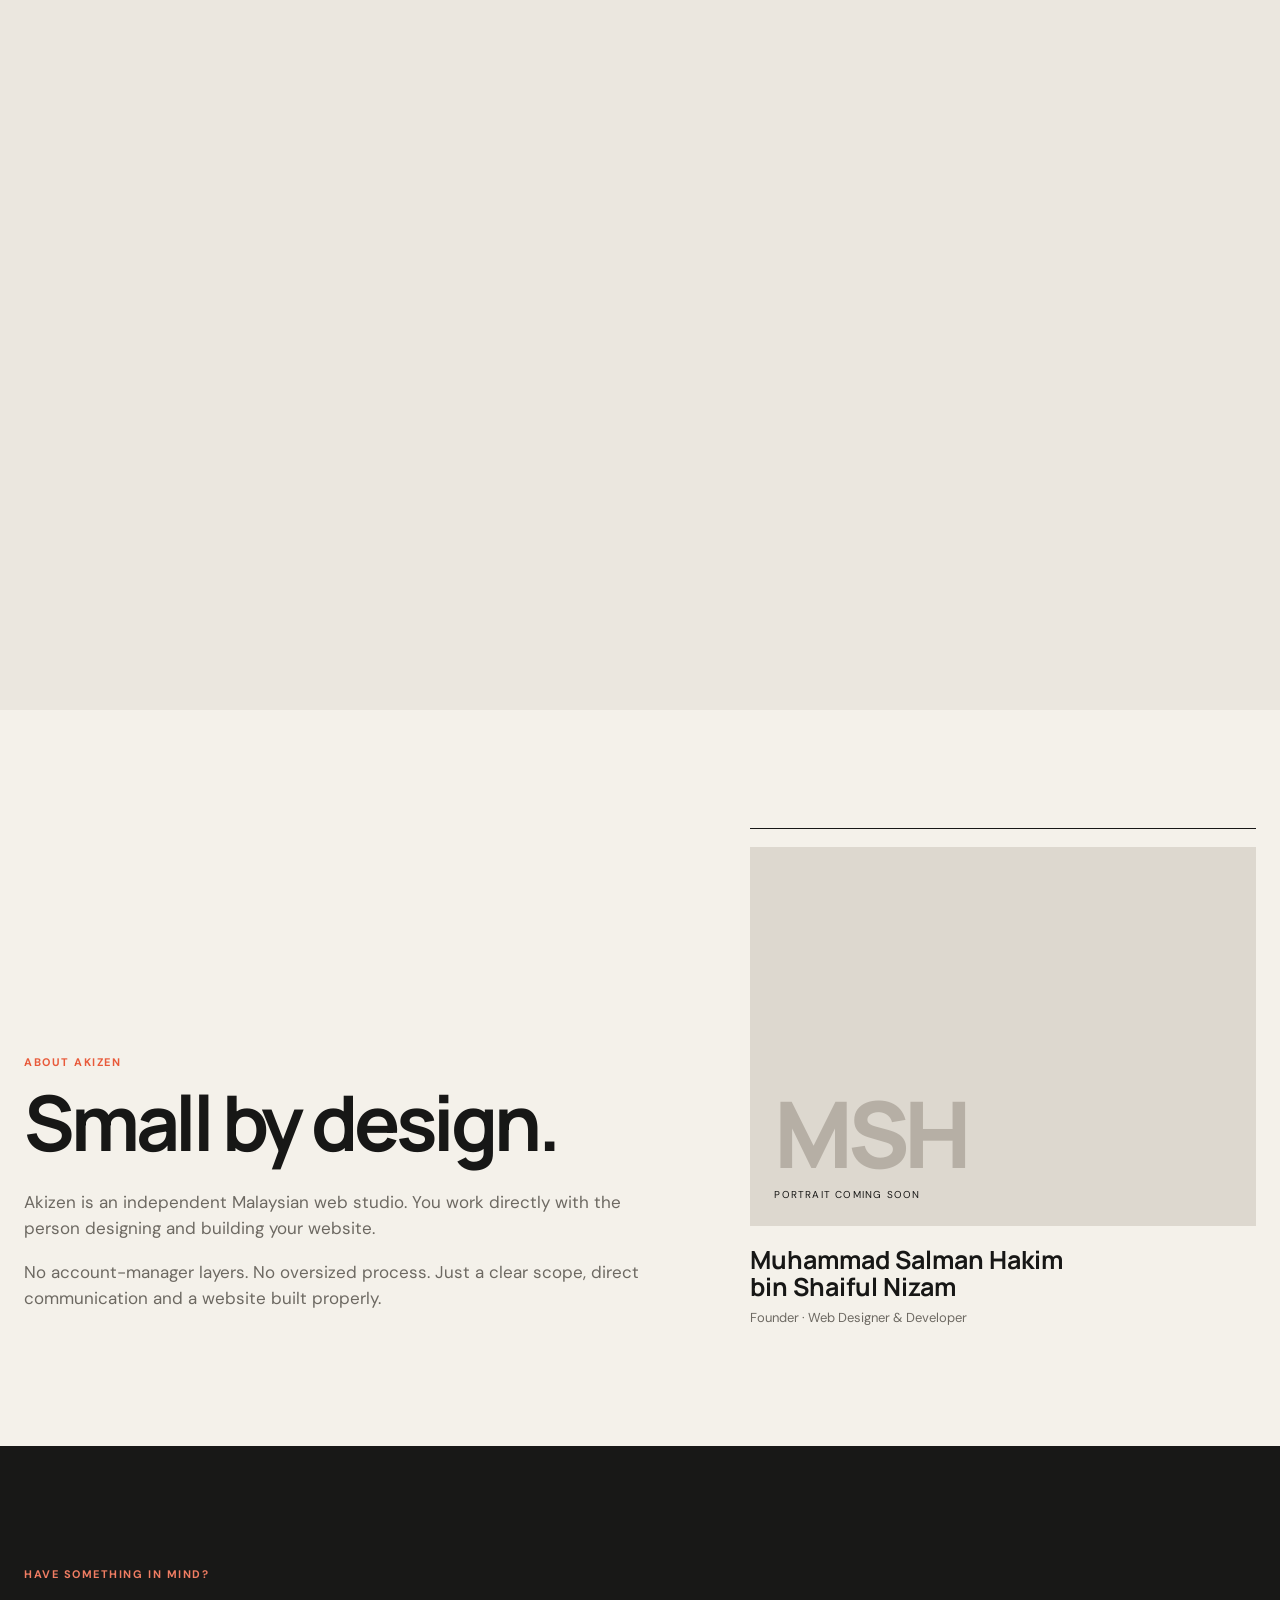
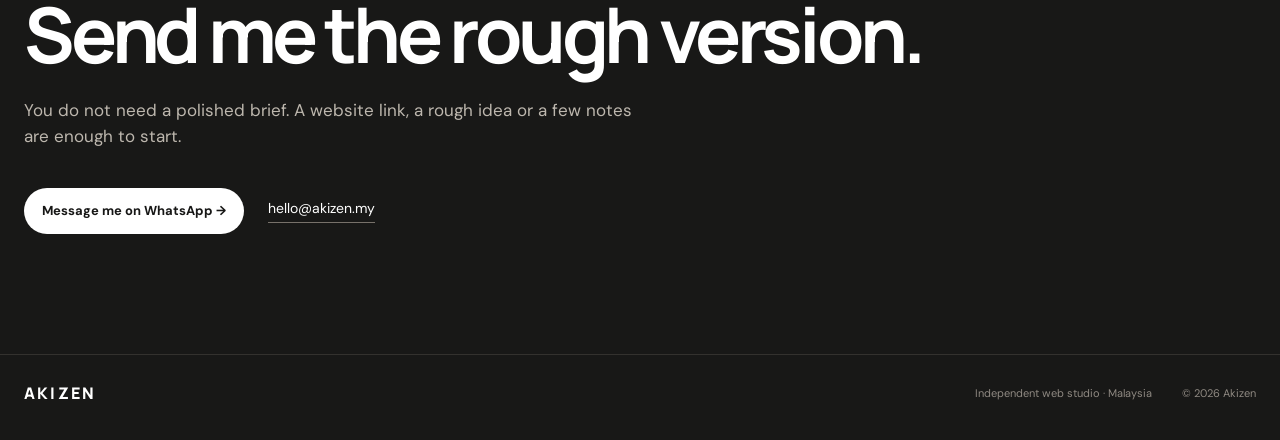
==== commit f02b6c65: "Rebuild homepage sections as scroll-driven story" ====
--- a/index.html
+++ b/index.html
@@ -22,7 +22,8 @@
   <link rel="stylesheet" href="style.css?v=motion-2">
   <link rel="stylesheet" href="hero-windows.css?v=windows-1">
   <link rel="stylesheet" href="hero-text.css?v=text-1">
-  <script src="script.js?v=motion-2" defer></script>
+  <link rel="stylesheet" href="scroll-story.css?v=story-1">
+  <script src="script.js?v=story-1" defer></script>
 </head>
 <body>
 <a class="skip-link" href="#main">Skip to content</a>
@@ -72,9 +73,74 @@
     </div>
   </section>
 
-  <section class="section" id="services"><div class="shell"><div class="section-intro reveal"><p class="eyebrow">Services</p><h2>Only what you actually need.</h2></div><div class="service-list reveal"><article><div class="service-number">01</div><div><h3>Business websites</h3><p>A professional home for your business, services and contact points.</p></div><div class="service-price">From RM1,500</div></article><article><div class="service-number">02</div><div><h3>Website redesigns</h3><p>For an existing website that feels dated, unclear or no longer represents the business well.</p></div><div class="service-price">From RM1,500</div></article><article><div class="service-number">03</div><div><h3>Landing pages</h3><p>One focused page for one campaign, service, product or offer.</p></div><div class="service-price">From RM800</div></article></div></div></section>
+  <section class="story-services" id="services" data-service-story>
+    <div class="story-services-stage">
+      <div class="story-services-sticky">
+        <div class="shell story-services-grid">
+          <div class="story-services-copy">
+            <div class="section-intro">
+              <p class="eyebrow">Services</p>
+              <h2>Only what you actually need.</h2>
+              <p class="section-copy">Three focused ways to get a stronger web presence. Scroll through what each one is built to solve.</p>
+            </div>
+            <div class="story-service-tabs" aria-label="Akizen services">
+              <article class="story-service-tab is-active" data-service-tab="0"><div class="service-number">01</div><div><h3>Business websites</h3><p>A professional home for your business, services and contact points.</p></div><div class="service-price">From RM1,500</div></article>
+              <article class="story-service-tab" data-service-tab="1"><div class="service-number">02</div><div><h3>Website redesigns</h3><p>For a website that feels dated, unclear or no longer represents the business well.</p></div><div class="service-price">From RM1,500</div></article>
+              <article class="story-service-tab" data-service-tab="2"><div class="service-number">03</div><div><h3>Landing pages</h3><p>One focused page for one campaign, service, product or offer.</p></div><div class="service-price">From RM800</div></article>
+            </div>
+          </div>
 
-  <section class="section work" id="work"><div class="shell"><div class="section-intro reveal"><p class="eyebrow">Selected work</p><h2>Three directions.<br>One standard.</h2><p class="section-copy">These are independent concept projects created to demonstrate Akizen’s range. They are not presented as paid client work.</p></div><div class="work-grid"><a class="work-card work-card-large reveal" href="portfolio/northline/"><div class="work-art northline-art" aria-hidden="true"><div class="mini-window"><div class="mini-top"><b>NORTHLINE</b><span>Advisory · Malaysia</span></div><strong>Clarity for decisions that matter.</strong><i></i></div></div><div class="work-meta"><div><span>Concept Project · Professional Services</span><h3>Northline Advisory</h3></div><b>View project ↗</b></div></a><a class="work-card reveal" href="portfolio/hush/"><div class="work-art hush-art" aria-hidden="true"><div><span>HUSH</span><strong>Slow mornings.<br>Good coffee.</strong><small>Local business concept</small></div></div><div class="work-meta"><div><span>Demo Build · Local Business</span><h3>Hush Coffee</h3></div><b>View project ↗</b></div></a><a class="work-card reveal" href="portfolio/room-01/"><div class="work-art room-art" aria-hidden="true"><div><span>ROOM / 01</span><strong>Make room<br>for what matters.</strong><small>Campaign landing page</small></div></div><div class="work-meta"><div><span>Independent Campaign Concept</span><h3>Room / 01</h3></div><b>View project ↗</b></div></a></div></div></section>
+          <div class="story-demo" data-service-demo aria-live="polite">
+            <div class="story-demo-halo" aria-hidden="true"></div>
+            <div class="story-browser">
+              <div class="story-browser-bar"><div class="story-browser-tab"><span class="story-browser-dot"></span><span data-story-url>yourbusiness.my</span></div></div>
+              <div class="story-browser-screen" data-story-screen>
+                <div class="story-browser-nav"><b data-story-brand>YOUR BUSINESS</b><span data-story-meta>Business website</span></div>
+                <div class="story-browser-content"><small class="story-browser-kicker" data-story-kicker>TRUST · CLARITY · CONTACT</small><strong class="story-browser-title" data-story-title>A proper place for your business online.</strong><p class="story-browser-copy" data-story-copy>Clear services, credible presentation and a simple path for customers to contact you.</p></div>
+                <div class="story-browser-foot"><span data-story-foot>Built around what customers need to know</span><i></i></div>
+              </div>
+            </div>
+            <div class="story-demo-caption" data-story-caption><small data-story-count>01 · BUSINESS WEBSITE</small><strong data-story-caption-title>Build credibility from the first visit.</strong></div>
+          </div>
+        </div>
+      </div>
+    </div>
+  </section>
+
+  <section class="work-story" id="work" data-work-story>
+    <div class="work-story-stage">
+      <div class="work-story-sticky">
+        <div class="shell" style="position:relative;width:100%">
+          <div class="work-story-head">
+            <div class="section-intro">
+              <p class="eyebrow">Selected work</p>
+              <h2>Three directions.<br>One standard.</h2>
+              <p class="section-copy">Independent concept projects demonstrating Akizen’s range. Not presented as paid client work.</p>
+            </div>
+          </div>
+
+          <div class="work-rail-wrap">
+            <div class="work-rail" data-work-rail>
+              <a class="story-work-card" href="portfolio/northline/">
+                <div class="work-art northline-art" aria-hidden="true"><div class="mini-window"><div class="mini-top"><b>NORTHLINE</b><span>Advisory · Malaysia</span></div><strong>Clarity for decisions that matter.</strong><i></i></div></div>
+                <div class="work-meta"><div><span>Concept Project · Professional Services</span><h3>Northline Advisory</h3></div><b>View project ↗</b></div>
+              </a>
+              <a class="story-work-card" href="portfolio/hush/">
+                <div class="work-art hush-art" aria-hidden="true"><div><span>HUSH</span><strong>Slow mornings.<br>Good coffee.</strong><small>Local business concept</small></div></div>
+                <div class="work-meta"><div><span>Demo Build · Local Business</span><h3>Hush Coffee</h3></div><b>View project ↗</b></div>
+              </a>
+              <a class="story-work-card" href="portfolio/room-01/">
+                <div class="work-art room-art" aria-hidden="true"><div><span>ROOM / 01</span><strong>Make room<br>for what matters.</strong><small>Campaign landing page</small></div></div>
+                <div class="work-meta"><div><span>Independent Campaign Concept</span><h3>Room / 01</h3></div><b>View project ↗</b></div>
+              </a>
+            </div>
+            <div class="work-story-progress" aria-hidden="true"><span></span></div>
+            <div class="work-story-index" data-work-index>01 / 03 · Northline Advisory</div>
+          </div>
+        </div>
+      </div>
+    </div>
+  </section>
 
   <section class="section about" id="about"><div class="shell about-grid"><div class="about-copy reveal"><p class="eyebrow">About Akizen</p><h2>Small by design.</h2><p>Akizen is an independent Malaysian web studio. You work directly with the person designing and building your website.</p><p>No account-manager layers. No oversized process. Just a clear scope, direct communication and a website built properly.</p></div><div class="founder reveal"><div class="portrait-placeholder" aria-label="Founder portrait placeholder"><span>MSH</span><small>Portrait coming soon</small></div><div><h3>Muhammad Salman Hakim<br>bin Shaiful Nizam</h3><p>Founder · Web Designer & Developer</p></div></div></div></section>
 
--- a/hero-text.css
+++ b/hero-text.css
@@ -0,0 +1,6 @@
+.hero-copy{max-width:720px}.hero-title{font-family:Manrope,sans-serif!important;font-size:clamp(46px,5.15vw,76px)!important;line-height:.96!important;letter-spacing:-.055em!important;max-width:none!important;margin:0!important}.headline-mask{display:block;overflow:hidden;padding-bottom:.06em}.headline-line{display:block;white-space:nowrap;transform:translateY(112%);opacity:0;transition:transform .72s cubic-bezier(.22,.8,.22,1),opacity .55s ease}.headline-primary{color:var(--ink)}.headline-muted{color:#8f8980}.hero-title.visible{opacity:1!important;transform:none!important}.hero-title.visible .headline-line{transform:translateY(0);opacity:1}.hero-title.visible .headline-mask:nth-child(1) .headline-line{transition-delay:.08s}.hero-title.visible .headline-mask:nth-child(2) .headline-line{transition-delay:.2s}.hero-eyebrow{transition-delay:0s}.hero-description{transition-delay:.34s}.hero-actions{transition-delay:.44s}.hero-preview{transition-delay:.24s}.hero-note{transition-delay:.52s}
+@media (max-width:1150px) and (min-width:901px){.hero-title{font-size:clamp(42px,4.9vw,64px)!important}.hero-grid{grid-template-columns:minmax(0,1.05fr) minmax(360px,.8fr)!important;gap:46px!important}}
+@media (max-height:760px) and (min-width:901px){.hero-title{font-size:clamp(40px,4.6vw,60px)!important}.hero-description{margin-top:18px!important}.hero-actions{margin-top:18px!important}}
+@media (max-width:900px){.hero-copy{max-width:none}.hero-title{font-size:clamp(48px,11.5vw,76px)!important}.headline-line{white-space:normal}}
+@media (max-width:560px){.hero-title{font-size:13vw!important;line-height:.98!important}.headline-mask{padding-bottom:.1em}}
+@media (prefers-reduced-motion:reduce){.headline-line{transform:none;opacity:1;transition:none}.hero-eyebrow,.hero-description,.hero-actions,.hero-preview,.hero-note{transition-delay:0s}}
--- a/scroll-story.css
+++ b/scroll-story.css
@@ -0,0 +1,120 @@
+:root{
+  --story-progress:0;
+  --story-ease:cubic-bezier(.22,.8,.22,1);
+}
+
+/* Scrollcraft-inspired story layer. This file only enhances the existing static page. */
+.story-services{position:relative;padding:0;background:var(--bg)}
+.story-services-shell{position:relative}
+.story-services-stage{min-height:300svh;position:relative}
+.story-services-sticky{position:sticky;top:0;min-height:100svh;display:flex;align-items:center;padding:96px 0 42px;overflow:hidden}
+.story-services-grid{display:grid;grid-template-columns:minmax(0,.78fr) minmax(420px,1.22fr);gap:clamp(48px,7vw,110px);align-items:center;width:100%}
+.story-services-copy{position:relative;z-index:3}
+.story-services-copy .section-intro{margin-bottom:34px}
+.story-services-copy .section-intro h2{font-size:clamp(42px,5.6vw,76px)}
+.story-services-copy .section-copy{max-width:510px;margin-top:18px}
+.story-service-tabs{border-top:1px solid rgba(23,23,22,.24)}
+.story-service-tab{position:relative;display:grid;grid-template-columns:44px 1fr auto;gap:18px;align-items:center;padding:20px 0;border-bottom:1px solid var(--line);opacity:.42;transition:opacity .45s ease,transform .45s var(--story-ease)}
+.story-service-tab:before{content:"";position:absolute;left:0;bottom:-1px;width:calc(var(--tab-progress,0)*100%);height:2px;background:var(--accent);transition:width .08s linear}
+.story-service-tab.is-active{opacity:1;transform:translateX(6px)}
+.story-service-tab .service-number{font-size:10px}
+.story-service-tab h3{font:700 clamp(19px,2vw,26px)/1.05 Manrope;margin:0}
+.story-service-tab p{margin:5px 0 0;color:var(--muted);font-size:12px;max-width:390px}
+.story-service-tab .service-price{font-size:12px}
+
+.story-demo{position:relative;min-height:580px;display:grid;place-items:center;perspective:1400px}
+.story-demo-halo{position:absolute;width:min(46vw,540px);aspect-ratio:1;border:1px solid rgba(23,23,22,.09);border-radius:50%;transform:scale(calc(.88 + var(--local-progress,0)*.12));opacity:calc(.35 + var(--local-progress,0)*.45)}
+.story-demo-halo:after{content:"";position:absolute;width:10px;height:10px;border-radius:50%;background:var(--accent);top:10%;right:20%;box-shadow:0 0 0 9px rgba(232,90,58,.09)}
+.story-browser{position:relative;width:min(100%,620px);border:1px solid rgba(23,23,22,.16);border-radius:13px;overflow:hidden;background:#fff;box-shadow:0 34px 90px rgba(23,23,22,.13);transform:translate3d(0,calc((.5 - var(--local-progress,0))*22px),0) rotate(calc((.5 - var(--local-progress,0))*1.8deg));transition:box-shadow .3s ease;will-change:transform}
+.story-browser-bar{height:60px;background:#f0f1f3;border-bottom:1px solid #dfe1e5;display:flex;align-items:flex-end;padding:0 11px}
+.story-browser-tab{height:34px;min-width:220px;padding:0 14px;background:#fff;border-radius:9px 9px 0 0;display:flex;align-items:center;gap:9px;color:#555b61;font-size:9px}
+.story-browser-dot{width:15px;height:15px;border-radius:4px;background:var(--story-accent,#1f5b52);transition:background .45s ease}
+.story-browser-screen{position:relative;min-height:400px;padding:34px;overflow:hidden;background:var(--story-bg,#e5e7df);color:var(--story-ink,#15302d);transition:background .48s ease,color .48s ease}
+.story-browser-screen:before{content:"";position:absolute;inset:auto -10% -38% 35%;height:75%;border-radius:50%;border:1px solid currentColor;opacity:.1;transform:scale(calc(.8 + var(--local-progress,0)*.28))}
+.story-browser-nav{display:flex;justify-content:space-between;gap:18px;font-size:9px;text-transform:uppercase;letter-spacing:.1em;position:relative;z-index:2}
+.story-browser-content{position:relative;z-index:2;max-width:470px;margin:76px 0 62px}
+.story-browser-kicker{font-size:9px;letter-spacing:.15em;text-transform:uppercase}
+.story-browser-title{display:block;font:700 clamp(42px,5vw,68px)/.92 Manrope;letter-spacing:-.055em;margin:14px 0 18px;max-width:500px}
+.story-browser-copy{font-size:12px;line-height:1.6;max-width:390px;opacity:.72;margin:0}
+.story-browser-foot{position:relative;z-index:2;display:flex;align-items:center;gap:15px;font-size:8px;text-transform:uppercase;letter-spacing:.1em}
+.story-browser-foot i{height:1px;flex:1;background:currentColor;opacity:.25}
+.story-demo-caption{position:absolute;left:-20px;bottom:54px;z-index:4;background:var(--dark);color:#fff;border-radius:12px;padding:13px 16px;min-width:178px;box-shadow:0 18px 44px rgba(23,23,22,.18);transform:translateY(calc((1 - var(--caption-progress,1))*16px));opacity:var(--caption-progress,1)}
+.story-demo-caption small,.story-demo-caption strong{display:block}
+.story-demo-caption small{font-size:8px;letter-spacing:.1em;text-transform:uppercase;color:#aaa49b}
+.story-demo-caption strong{font-size:12px;margin-top:3px}
+
+.work-story{position:relative;background:#ebe7df;padding:0}
+.work-story-stage{min-height:390svh;position:relative}
+.work-story-sticky{position:sticky;top:0;min-height:100svh;display:flex;align-items:center;overflow:hidden;padding:92px 0 34px}
+.work-story-head{position:absolute;z-index:5;left:0;right:0;top:96px;pointer-events:none}
+.work-story-head .section-intro{margin:0}
+.work-story-head h2{font-size:clamp(42px,5.5vw,72px)}
+.work-story-head .section-copy{max-width:560px;font-size:14px;margin-top:16px}
+.work-rail-wrap{position:relative;width:100%;padding-top:190px}
+.work-rail{display:flex;gap:clamp(22px,3vw,42px);width:max-content;transform:translate3d(calc(var(--rail-x,0)*-1px),0,0);will-change:transform}
+.story-work-card{width:min(72vw,760px);display:block;flex:0 0 auto;transform:translateY(calc(var(--card-y,0)*1px));transition:filter .3s ease}
+.story-work-card:first-child{width:min(78vw,880px)}
+.story-work-card .work-art{min-height:clamp(360px,54vh,590px)}
+.story-work-card .work-meta{padding-bottom:6px}
+.story-work-card .work-meta h3{font-size:clamp(23px,2.6vw,32px)}
+.work-story-progress{position:absolute;left:0;right:0;bottom:22px;height:1px;background:rgba(23,23,22,.15)}
+.work-story-progress span{display:block;height:2px;width:calc(var(--work-progress,0)*100%);background:var(--ink);transform-origin:left}
+.work-story-index{position:absolute;right:0;bottom:36px;font-size:10px;letter-spacing:.12em;text-transform:uppercase;color:var(--muted)}
+
+.about,.contact{position:relative;z-index:2}
+
+@media (max-width:1050px){
+  .story-services-grid{grid-template-columns:minmax(0,.9fr) minmax(380px,1.1fr);gap:42px}
+  .story-demo{min-height:520px}
+  .story-browser-screen{min-height:350px}
+}
+
+@media (max-width:900px){
+  .story-services-stage,.work-story-stage{min-height:auto}
+  .story-services-sticky,.work-story-sticky{position:relative;min-height:auto;display:block;overflow:visible;padding:86px 0}
+  .story-services-grid{grid-template-columns:1fr;gap:54px}
+  .story-service-tab{opacity:1;transform:none;grid-template-columns:34px 1fr}
+  .story-service-tab .service-price{grid-column:2;margin-top:-7px}
+  .story-service-tab:before{display:none}
+  .story-demo{min-height:480px}
+  .story-browser{transform:none;width:min(94%,620px)}
+  .story-demo-halo{width:430px;max-width:92vw}
+  .work-story-head{position:relative;top:auto;margin-bottom:42px}
+  .work-rail-wrap{padding-top:0}
+  .work-rail{width:auto;display:grid;grid-template-columns:1fr;transform:none;gap:22px}
+  .story-work-card,.story-work-card:first-child{width:auto}
+  .story-work-card .work-art{min-height:390px}
+  .work-story-progress,.work-story-index{display:none}
+}
+
+@media (max-width:560px){
+  .story-services-sticky,.work-story-sticky{padding:78px 0}
+  .story-services-copy .section-intro h2,.work-story-head h2{font-size:12vw}
+  .story-service-tab{grid-template-columns:28px 1fr;gap:12px;padding:18px 0}
+  .story-service-tab p{font-size:12px}
+  .story-demo{min-height:360px;margin-top:4px}
+  .story-browser{width:100%}
+  .story-browser-bar{height:49px}
+  .story-browser-tab{height:30px;min-width:175px}
+  .story-browser-screen{min-height:270px;padding:22px}
+  .story-browser-content{margin:48px 0 40px}
+  .story-browser-title{font-size:34px}
+  .story-browser-copy{display:none}
+  .story-demo-caption{left:auto;right:-2px;bottom:22px;min-width:150px}
+  .story-work-card .work-art{min-height:330px}
+}
+
+@media (prefers-reduced-motion:reduce){
+  .story-services-stage,.work-story-stage{min-height:auto}
+  .story-services-sticky,.work-story-sticky{position:relative;min-height:auto;display:block;overflow:visible;padding:86px 0}
+  .story-services-grid{grid-template-columns:1fr;gap:54px}
+  .story-service-tab{opacity:1;transform:none}
+  .story-service-tab:before{display:none}
+  .story-browser,.story-demo-halo,.story-demo-caption{transform:none!important;opacity:1!important}
+  .work-story-head{position:relative;top:auto;margin-bottom:42px}
+  .work-rail-wrap{padding-top:0}
+  .work-rail{display:grid;grid-template-columns:1fr 1fr;width:auto;transform:none;gap:22px}
+  .story-work-card,.story-work-card:first-child{width:auto}
+  .story-work-card:first-child{grid-column:1/-1}
+  .work-story-progress,.work-story-index{display:none}
+}
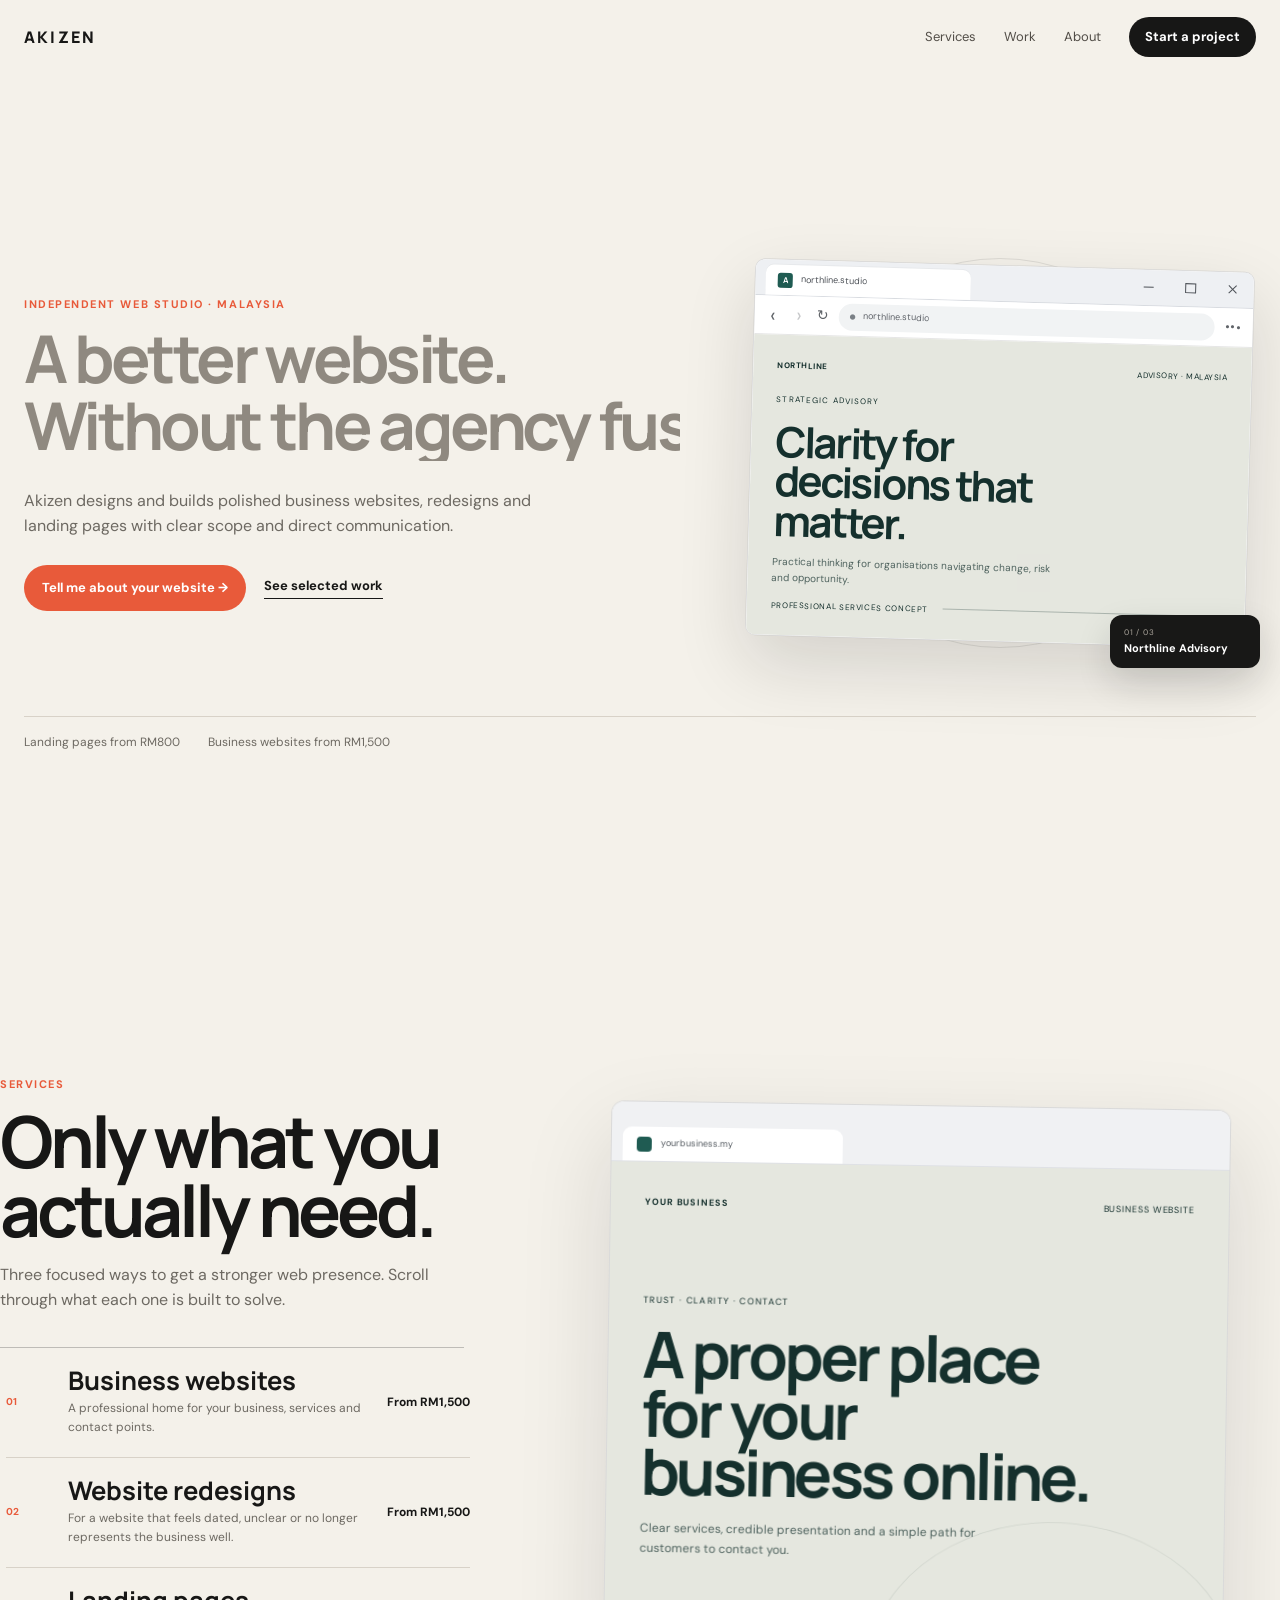
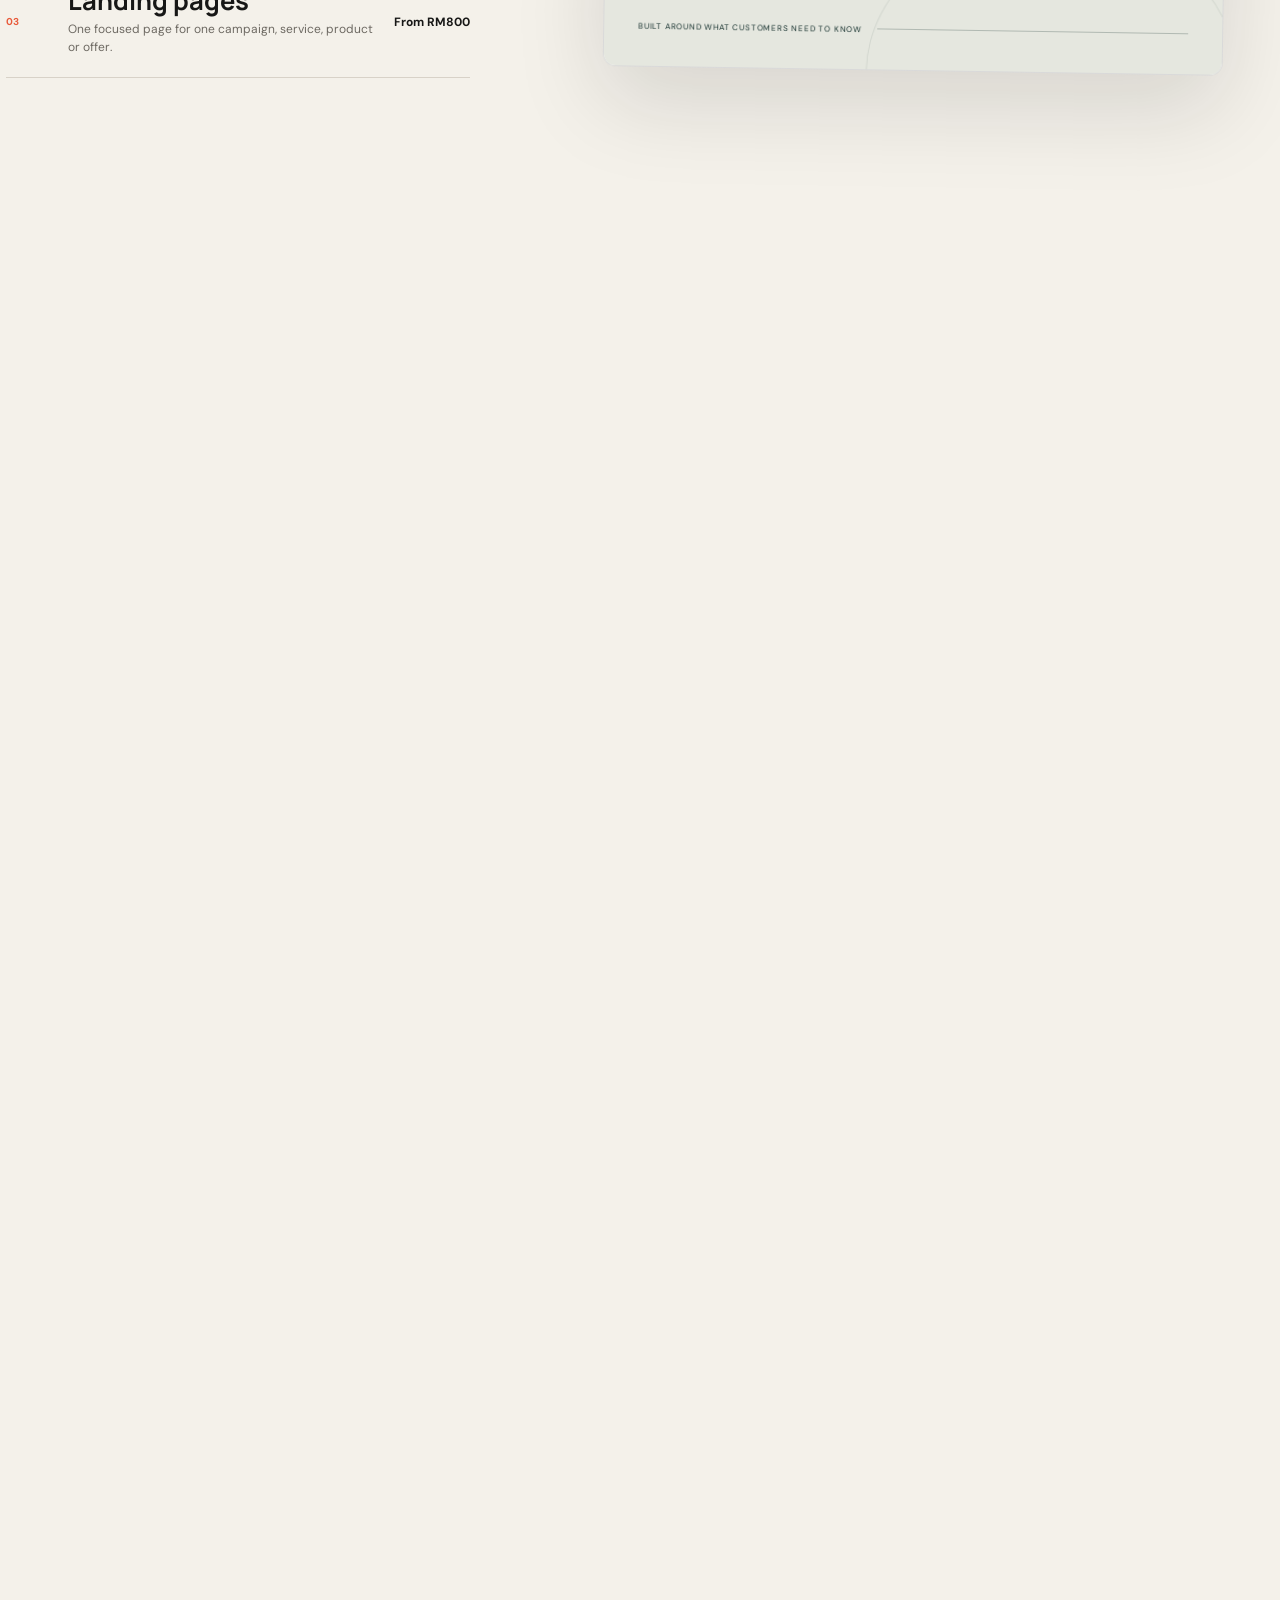
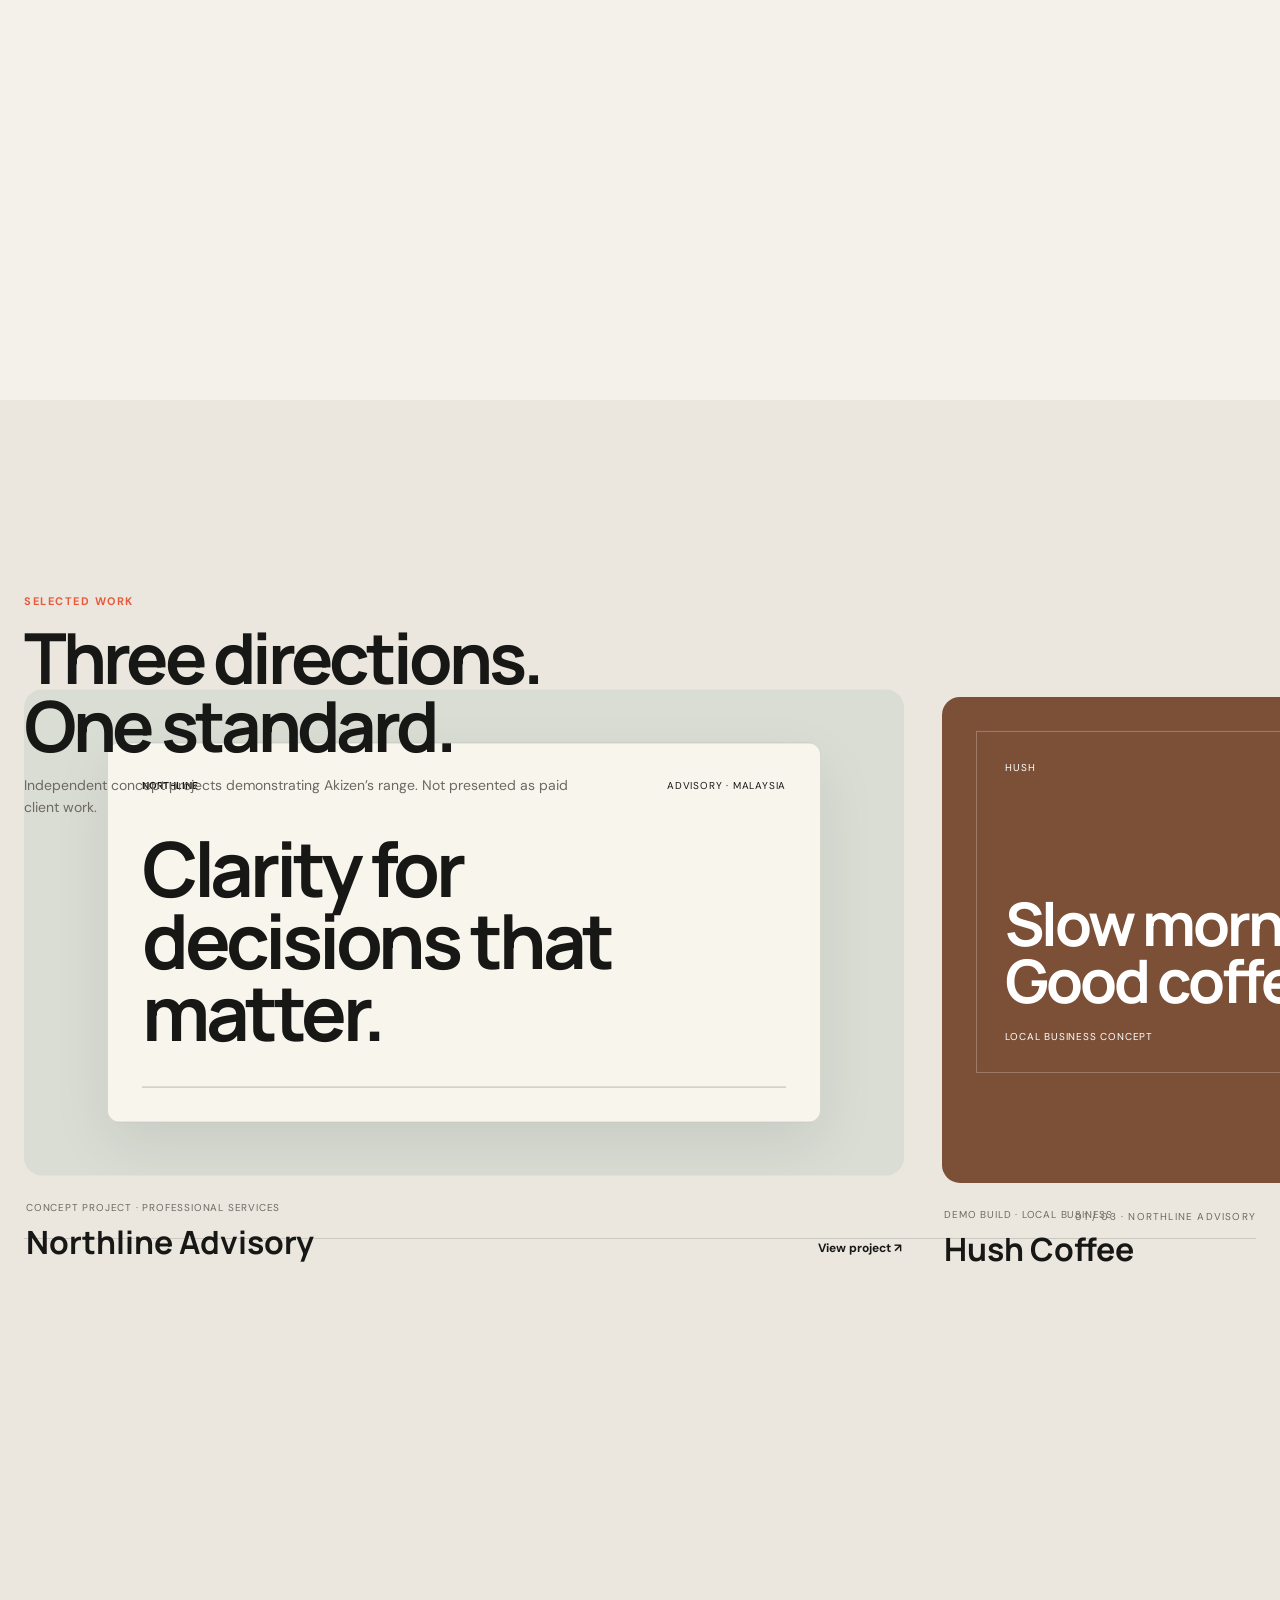
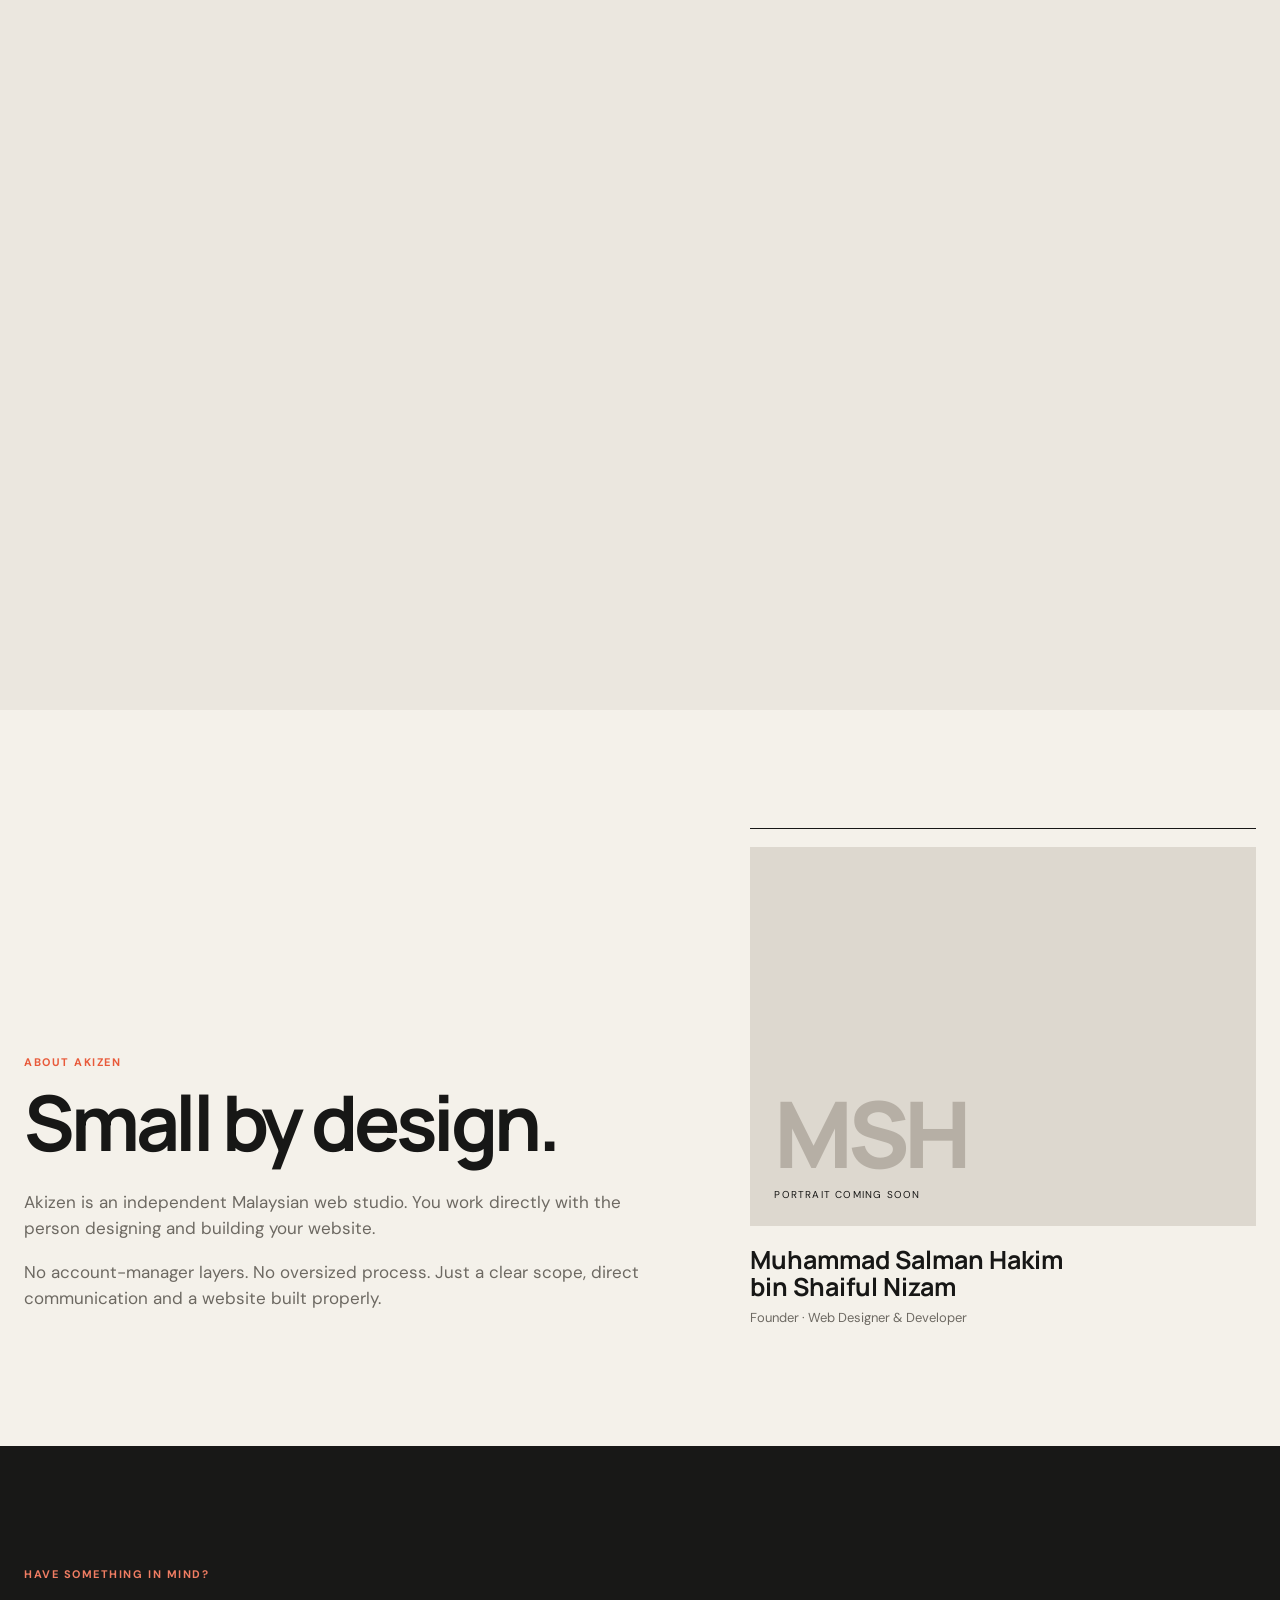
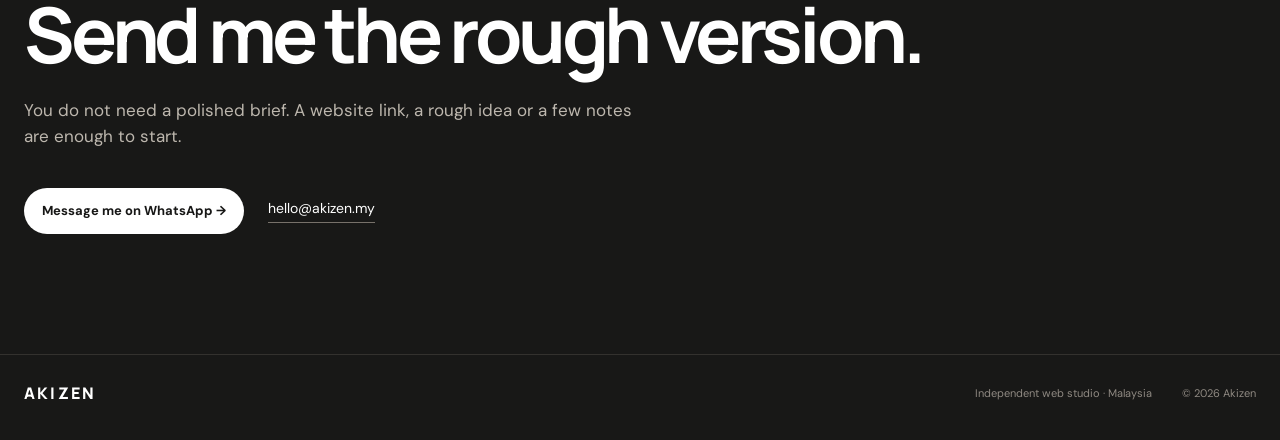
==== commit 339be2b0: "Fix selected work container width" ====
--- a/index.html
+++ b/index.html
@@ -110,7 +110,7 @@
   <section class="work-story" id="work" data-work-story>
     <div class="work-story-stage">
       <div class="work-story-sticky">
-        <div class="shell" style="position:relative;width:100%">
+        <div class="shell" style="position:relative">
           <div class="work-story-head">
             <div class="section-intro">
               <p class="eyebrow">Selected work</p>
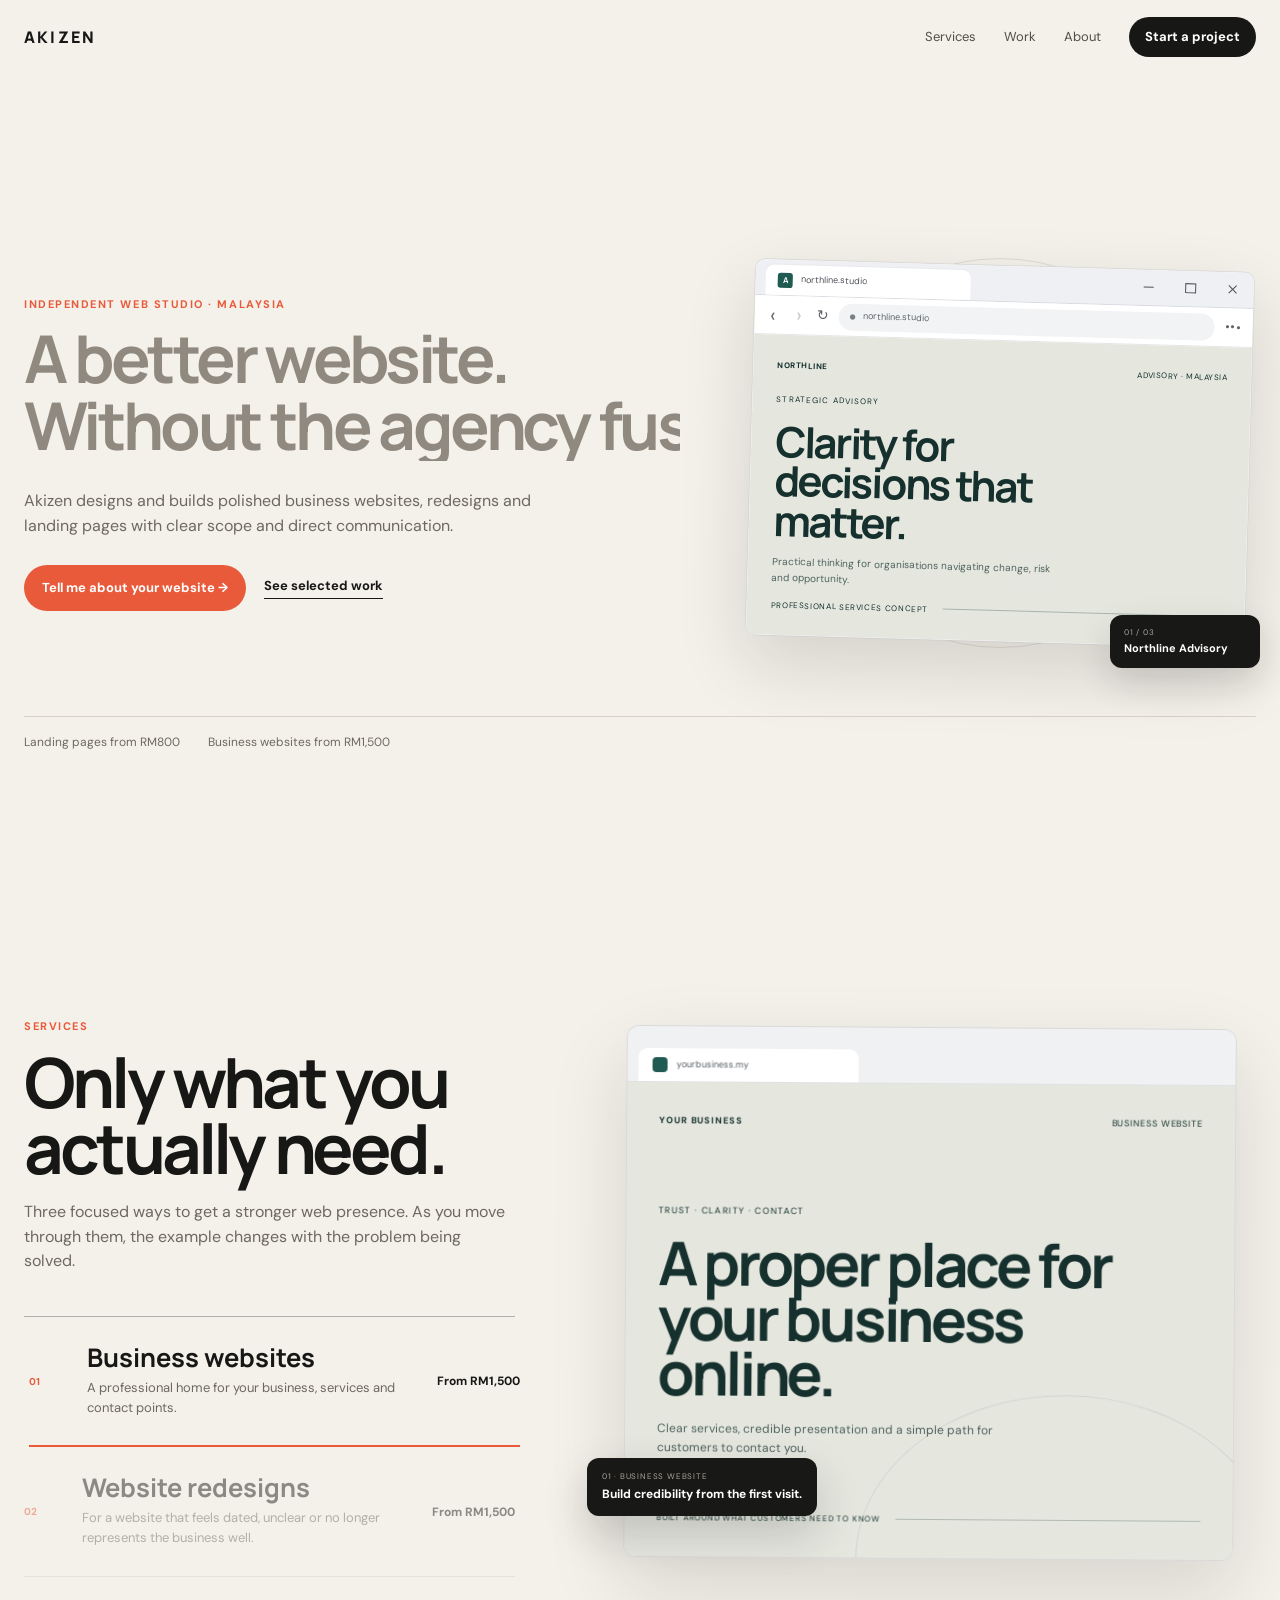
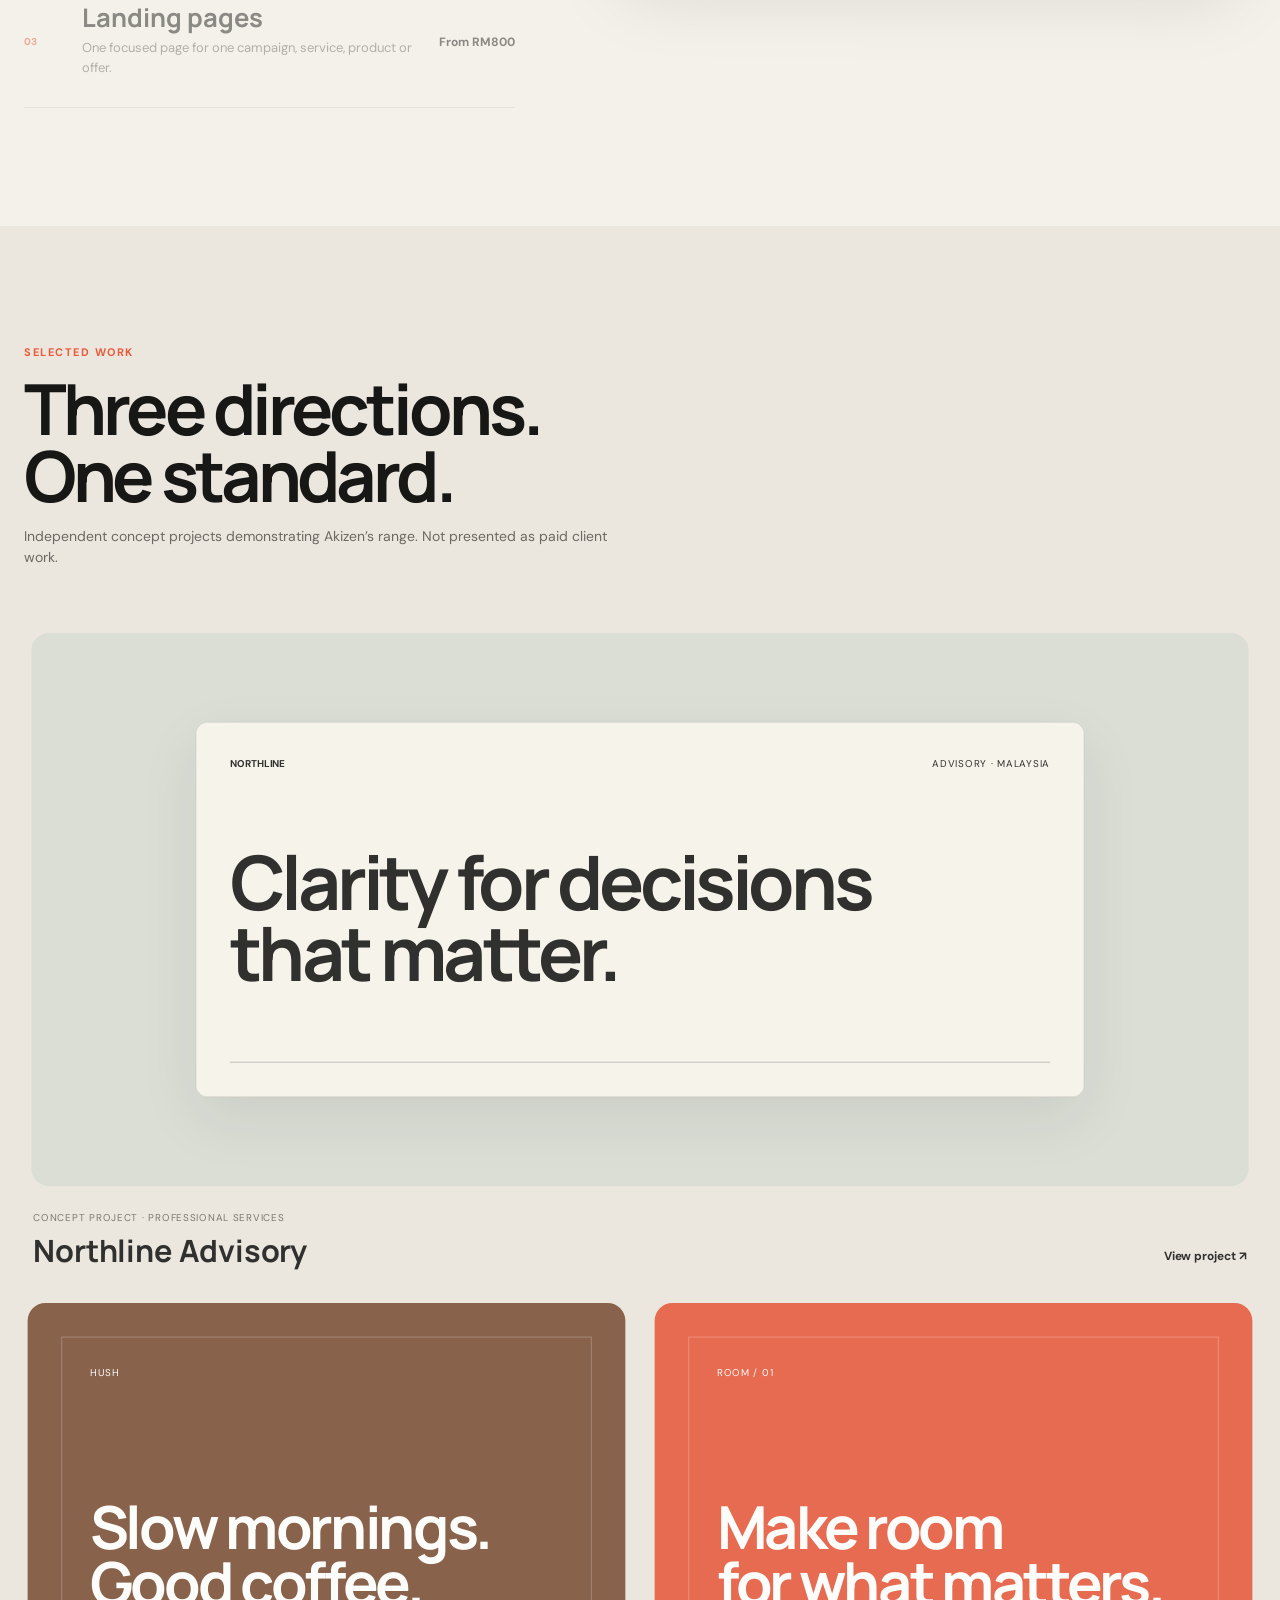
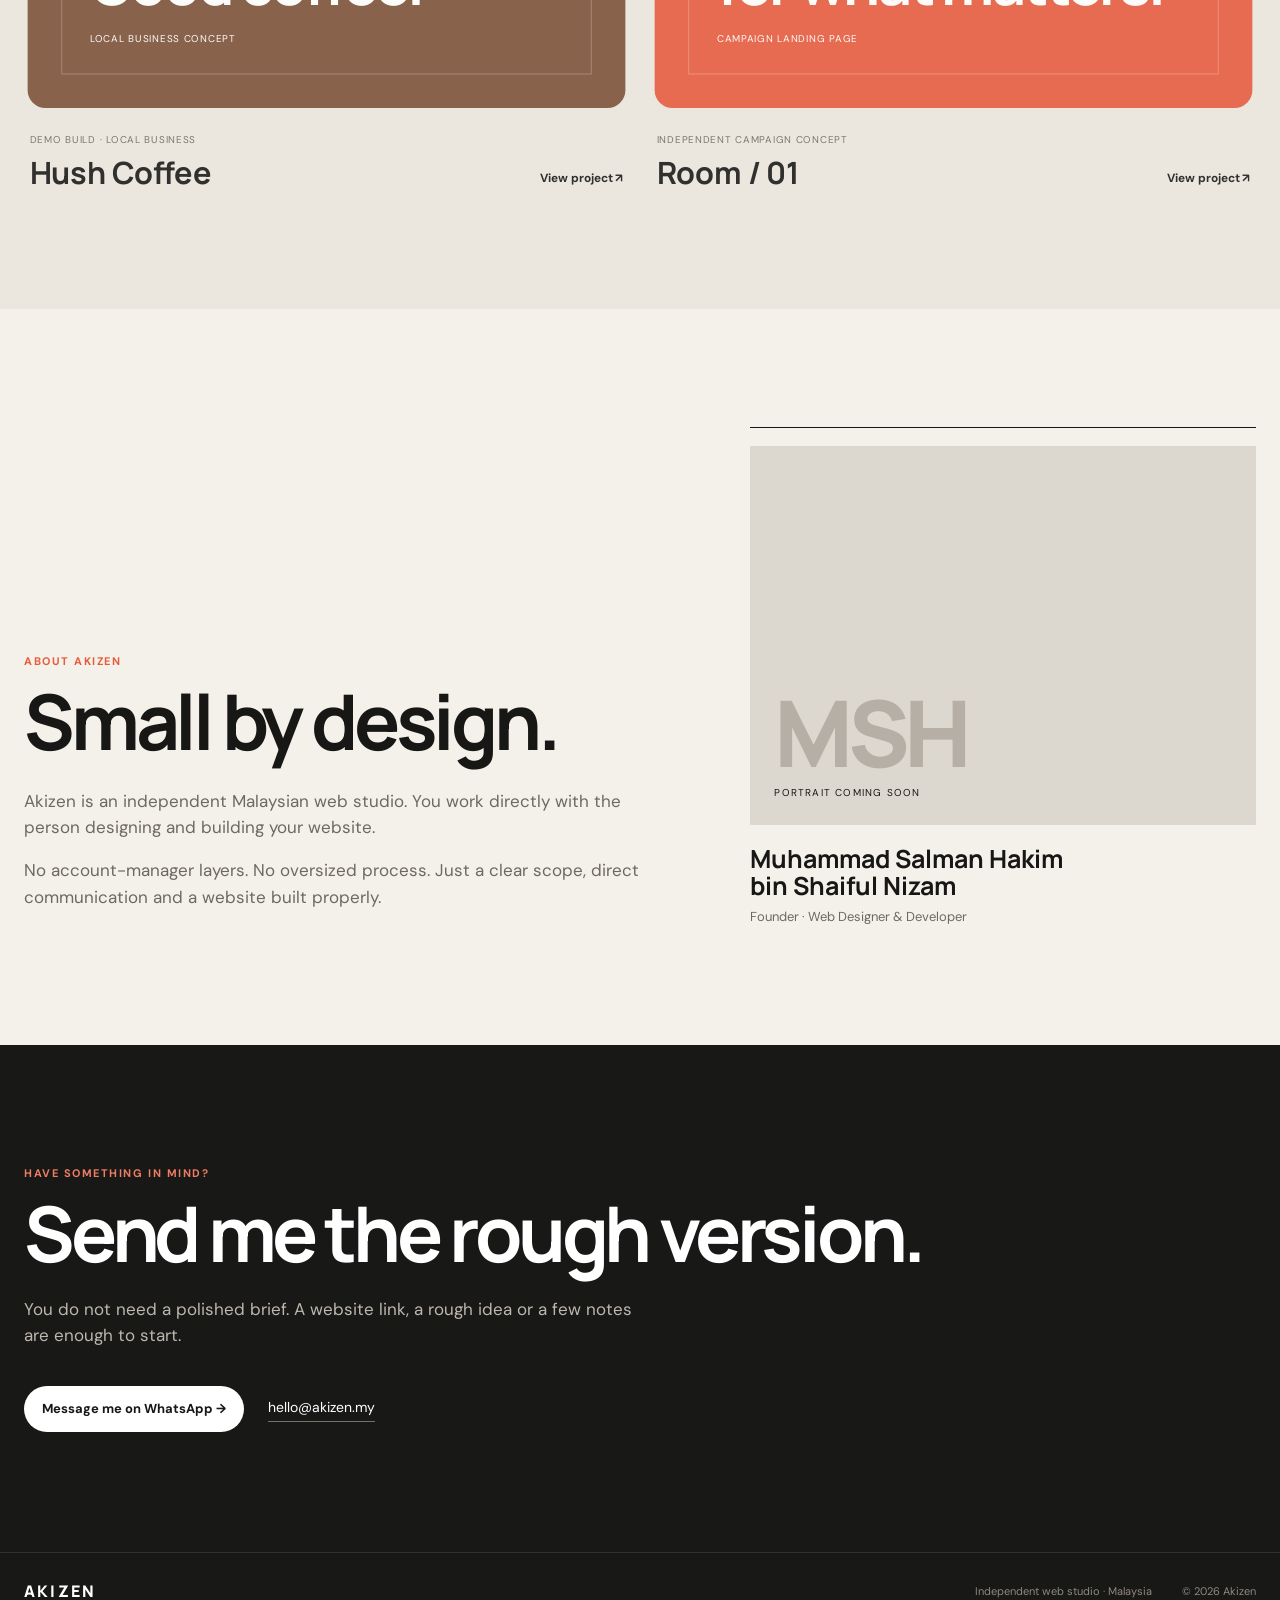
==== commit 549cb595: "Bump scroll story assets after layout fix" ====
--- a/index.html
+++ b/index.html
@@ -22,130 +22,18 @@
   <link rel="stylesheet" href="style.css?v=motion-2">
   <link rel="stylesheet" href="hero-windows.css?v=windows-1">
   <link rel="stylesheet" href="hero-text.css?v=text-1">
-  <link rel="stylesheet" href="scroll-story.css?v=story-1">
-  <script src="script.js?v=story-1" defer></script>
+  <link rel="stylesheet" href="scroll-story.css?v=story-2">
+  <script src="script.js?v=story-2" defer></script>
 </head>
 <body>
 <a class="skip-link" href="#main">Skip to content</a>
-
-<header class="site-header" data-header>
-  <div class="shell nav">
-    <a class="brand" href="#top" aria-label="Akizen home">AKIZEN</a>
-    <nav class="desktop-nav" aria-label="Primary navigation"><a href="#services">Services</a><a href="#work">Work</a><a href="#about">About</a></nav>
-    <a class="nav-cta" href="https://wa.me/60174201247?text=Hi%2C%20I%27d%20like%20to%20talk%20about%20a%20website." target="_blank" rel="noopener">Start a project</a>
-    <button class="menu-toggle" type="button" aria-expanded="false" aria-controls="mobile-menu" aria-label="Open menu"><span></span><span></span></button>
-  </div>
-  <div class="mobile-menu" id="mobile-menu" hidden><a href="#services">Services</a><a href="#work">Work</a><a href="#about">About</a><a class="mobile-cta" href="https://wa.me/60174201247?text=Hi%2C%20I%27d%20like%20to%20talk%20about%20a%20website." target="_blank" rel="noopener">Start a project →</a></div>
-</header>
-
+<header class="site-header" data-header><div class="shell nav"><a class="brand" href="#top" aria-label="Akizen home">AKIZEN</a><nav class="desktop-nav" aria-label="Primary navigation"><a href="#services">Services</a><a href="#work">Work</a><a href="#about">About</a></nav><a class="nav-cta" href="https://wa.me/60174201247?text=Hi%2C%20I%27d%20like%20to%20talk%20about%20a%20website." target="_blank" rel="noopener">Start a project</a><button class="menu-toggle" type="button" aria-expanded="false" aria-controls="mobile-menu" aria-label="Open menu"><span></span><span></span></button></div><div class="mobile-menu" id="mobile-menu" hidden><a href="#services">Services</a><a href="#work">Work</a><a href="#about">About</a><a class="mobile-cta" href="https://wa.me/60174201247?text=Hi%2C%20I%27d%20like%20to%20talk%20about%20a%20website." target="_blank" rel="noopener">Start a project →</a></div></header>
 <main id="main">
-  <section class="hero" id="top">
-    <div class="shell hero-inner">
-      <div class="hero-grid">
-        <div class="hero-copy">
-          <p class="eyebrow hero-eyebrow reveal">Independent web studio · Malaysia</p>
-          <h1 class="hero-title reveal">
-            <span class="headline-mask"><span class="headline-line headline-primary">A better website.</span></span>
-            <span class="headline-mask"><span class="headline-line headline-muted">Without the agency fuss.</span></span>
-          </h1>
-          <p class="hero-description reveal">Akizen designs and builds polished business websites, redesigns and landing pages with clear scope and direct communication.</p>
-          <div class="hero-actions reveal"><a class="button primary" href="https://wa.me/60174201247?text=Hi%2C%20I%27d%20like%20to%20talk%20about%20a%20website." target="_blank" rel="noopener">Tell me about your website →</a><a class="text-link" href="#work">See selected work</a></div>
-        </div>
-
-        <div class="hero-preview reveal" data-hero-preview aria-label="Animated previews of Akizen concept projects">
-          <div class="preview-orbit" aria-hidden="true"></div>
-          <div class="preview-browser" data-preview-browser>
-            <div class="windows-titlebar" aria-hidden="true">
-              <div class="browser-tab"><span class="tab-favicon">A</span><small data-preview-url>northline.studio</small></div>
-              <div class="window-controls"><span class="win-minimize"></span><span class="win-maximize"></span><span class="win-close"></span></div>
-            </div>
-            <div class="windows-toolbar" aria-hidden="true"><span class="nav-arrow">‹</span><span class="nav-arrow faded">›</span><span class="nav-refresh">↻</span><div class="address-bar"><span class="lock-dot">●</span><small data-preview-address>northline.studio</small></div><span class="toolbar-menu">•••</span></div>
-            <div class="preview-screen preview-northline" data-preview-screen>
-              <div class="preview-nav"><b data-preview-brand>NORTHLINE</b><span data-preview-meta>Advisory · Malaysia</span></div>
-              <div class="preview-content"><small data-preview-kicker>STRATEGIC ADVISORY</small><strong data-preview-title>Clarity for decisions that matter.</strong><p data-preview-copy>Practical thinking for organisations navigating change, risk and opportunity.</p></div>
-              <div class="preview-footer"><span data-preview-label>Professional services concept</span><i></i></div>
-            </div>
-          </div>
-          <div class="preview-caption"><span data-preview-count>01 / 03</span><strong data-preview-name>Northline Advisory</strong></div>
-        </div>
-      </div>
-      <div class="hero-note reveal"><span>Landing pages from RM800</span><span>Business websites from RM1,500</span></div>
-    </div>
-  </section>
-
-  <section class="story-services" id="services" data-service-story>
-    <div class="story-services-stage">
-      <div class="story-services-sticky">
-        <div class="shell story-services-grid">
-          <div class="story-services-copy">
-            <div class="section-intro">
-              <p class="eyebrow">Services</p>
-              <h2>Only what you actually need.</h2>
-              <p class="section-copy">Three focused ways to get a stronger web presence. Scroll through what each one is built to solve.</p>
-            </div>
-            <div class="story-service-tabs" aria-label="Akizen services">
-              <article class="story-service-tab is-active" data-service-tab="0"><div class="service-number">01</div><div><h3>Business websites</h3><p>A professional home for your business, services and contact points.</p></div><div class="service-price">From RM1,500</div></article>
-              <article class="story-service-tab" data-service-tab="1"><div class="service-number">02</div><div><h3>Website redesigns</h3><p>For a website that feels dated, unclear or no longer represents the business well.</p></div><div class="service-price">From RM1,500</div></article>
-              <article class="story-service-tab" data-service-tab="2"><div class="service-number">03</div><div><h3>Landing pages</h3><p>One focused page for one campaign, service, product or offer.</p></div><div class="service-price">From RM800</div></article>
-            </div>
-          </div>
-
-          <div class="story-demo" data-service-demo aria-live="polite">
-            <div class="story-demo-halo" aria-hidden="true"></div>
-            <div class="story-browser">
-              <div class="story-browser-bar"><div class="story-browser-tab"><span class="story-browser-dot"></span><span data-story-url>yourbusiness.my</span></div></div>
-              <div class="story-browser-screen" data-story-screen>
-                <div class="story-browser-nav"><b data-story-brand>YOUR BUSINESS</b><span data-story-meta>Business website</span></div>
-                <div class="story-browser-content"><small class="story-browser-kicker" data-story-kicker>TRUST · CLARITY · CONTACT</small><strong class="story-browser-title" data-story-title>A proper place for your business online.</strong><p class="story-browser-copy" data-story-copy>Clear services, credible presentation and a simple path for customers to contact you.</p></div>
-                <div class="story-browser-foot"><span data-story-foot>Built around what customers need to know</span><i></i></div>
-              </div>
-            </div>
-            <div class="story-demo-caption" data-story-caption><small data-story-count>01 · BUSINESS WEBSITE</small><strong data-story-caption-title>Build credibility from the first visit.</strong></div>
-          </div>
-        </div>
-      </div>
-    </div>
-  </section>
-
-  <section class="work-story" id="work" data-work-story>
-    <div class="work-story-stage">
-      <div class="work-story-sticky">
-        <div class="shell" style="position:relative">
-          <div class="work-story-head">
-            <div class="section-intro">
-              <p class="eyebrow">Selected work</p>
-              <h2>Three directions.<br>One standard.</h2>
-              <p class="section-copy">Independent concept projects demonstrating Akizen’s range. Not presented as paid client work.</p>
-            </div>
-          </div>
-
-          <div class="work-rail-wrap">
-            <div class="work-rail" data-work-rail>
-              <a class="story-work-card" href="portfolio/northline/">
-                <div class="work-art northline-art" aria-hidden="true"><div class="mini-window"><div class="mini-top"><b>NORTHLINE</b><span>Advisory · Malaysia</span></div><strong>Clarity for decisions that matter.</strong><i></i></div></div>
-                <div class="work-meta"><div><span>Concept Project · Professional Services</span><h3>Northline Advisory</h3></div><b>View project ↗</b></div>
-              </a>
-              <a class="story-work-card" href="portfolio/hush/">
-                <div class="work-art hush-art" aria-hidden="true"><div><span>HUSH</span><strong>Slow mornings.<br>Good coffee.</strong><small>Local business concept</small></div></div>
-                <div class="work-meta"><div><span>Demo Build · Local Business</span><h3>Hush Coffee</h3></div><b>View project ↗</b></div>
-              </a>
-              <a class="story-work-card" href="portfolio/room-01/">
-                <div class="work-art room-art" aria-hidden="true"><div><span>ROOM / 01</span><strong>Make room<br>for what matters.</strong><small>Campaign landing page</small></div></div>
-                <div class="work-meta"><div><span>Independent Campaign Concept</span><h3>Room / 01</h3></div><b>View project ↗</b></div>
-              </a>
-            </div>
-            <div class="work-story-progress" aria-hidden="true"><span></span></div>
-            <div class="work-story-index" data-work-index>01 / 03 · Northline Advisory</div>
-          </div>
-        </div>
-      </div>
-    </div>
-  </section>
-
-  <section class="section about" id="about"><div class="shell about-grid"><div class="about-copy reveal"><p class="eyebrow">About Akizen</p><h2>Small by design.</h2><p>Akizen is an independent Malaysian web studio. You work directly with the person designing and building your website.</p><p>No account-manager layers. No oversized process. Just a clear scope, direct communication and a website built properly.</p></div><div class="founder reveal"><div class="portrait-placeholder" aria-label="Founder portrait placeholder"><span>MSH</span><small>Portrait coming soon</small></div><div><h3>Muhammad Salman Hakim<br>bin Shaiful Nizam</h3><p>Founder · Web Designer & Developer</p></div></div></div></section>
-
-  <section class="contact" id="contact"><div class="shell contact-inner reveal"><p class="eyebrow">Have something in mind?</p><h2>Send me the rough version.</h2><p>You do not need a polished brief. A website link, a rough idea or a few notes are enough to start.</p><div class="contact-actions"><a class="button light" href="https://wa.me/60174201247?text=Hi%2C%20I%27d%20like%20to%20talk%20about%20a%20website.%20Here%27s%20what%20I%20have%20in%20mind%3A" target="_blank" rel="noopener">Message me on WhatsApp →</a><a class="contact-email" href="mailto:hello@akizen.my">hello@akizen.my</a></div></div></section>
-</main>
-<footer class="footer"><div class="shell footer-inner"><a class="brand" href="#top">AKIZEN</a><p>Independent web studio · Malaysia</p><p>© <span id="year"></span> Akizen</p></div></footer>
+<section class="hero" id="top"><div class="shell hero-inner"><div class="hero-grid"><div class="hero-copy"><p class="eyebrow hero-eyebrow reveal">Independent web studio · Malaysia</p><h1 class="hero-title reveal"><span class="headline-mask"><span class="headline-line headline-primary">A better website.</span></span><span class="headline-mask"><span class="headline-line headline-muted">Without the agency fuss.</span></span></h1><p class="hero-description reveal">Akizen designs and builds polished business websites, redesigns and landing pages with clear scope and direct communication.</p><div class="hero-actions reveal"><a class="button primary" href="https://wa.me/60174201247?text=Hi%2C%20I%27d%20like%20to%20talk%20about%20a%20website." target="_blank" rel="noopener">Tell me about your website →</a><a class="text-link" href="#work">See selected work</a></div></div><div class="hero-preview reveal" data-hero-preview aria-label="Animated previews of Akizen concept projects"><div class="preview-orbit" aria-hidden="true"></div><div class="preview-browser" data-preview-browser><div class="windows-titlebar" aria-hidden="true"><div class="browser-tab"><span class="tab-favicon">A</span><small data-preview-url>northline.studio</small></div><div class="window-controls"><span class="win-minimize"></span><span class="win-maximize"></span><span class="win-close"></span></div></div><div class="windows-toolbar" aria-hidden="true"><span class="nav-arrow">‹</span><span class="nav-arrow faded">›</span><span class="nav-refresh">↻</span><div class="address-bar"><span class="lock-dot">●</span><small data-preview-address>northline.studio</small></div><span class="toolbar-menu">•••</span></div><div class="preview-screen preview-northline" data-preview-screen><div class="preview-nav"><b data-preview-brand>NORTHLINE</b><span data-preview-meta>Advisory · Malaysia</span></div><div class="preview-content"><small data-preview-kicker>STRATEGIC ADVISORY</small><strong data-preview-title>Clarity for decisions that matter.</strong><p data-preview-copy>Practical thinking for organisations navigating change, risk and opportunity.</p></div><div class="preview-footer"><span data-preview-label>Professional services concept</span><i></i></div></div></div><div class="preview-caption"><span data-preview-count>01 / 03</span><strong data-preview-name>Northline Advisory</strong></div></div></div><div class="hero-note reveal"><span>Landing pages from RM800</span><span>Business websites from RM1,500</span></div></div></section>
+<section class="story-services" id="services" data-service-story><div class="story-services-stage"><div class="story-services-sticky"><div class="shell story-services-grid"><div class="story-services-copy"><div class="section-intro"><p class="eyebrow">Services</p><h2>Only what you actually need.</h2><p class="section-copy">Three focused ways to get a stronger web presence. As you move through them, the example changes with the problem being solved.</p></div><div class="story-service-tabs" aria-label="Akizen services"><article class="story-service-tab is-active" data-service-tab="0"><div class="service-number">01</div><div><h3>Business websites</h3><p>A professional home for your business, services and contact points.</p></div><div class="service-price">From RM1,500</div></article><article class="story-service-tab" data-service-tab="1"><div class="service-number">02</div><div><h3>Website redesigns</h3><p>For a website that feels dated, unclear or no longer represents the business well.</p></div><div class="service-price">From RM1,500</div></article><article class="story-service-tab" data-service-tab="2"><div class="service-number">03</div><div><h3>Landing pages</h3><p>One focused page for one campaign, service, product or offer.</p></div><div class="service-price">From RM800</div></article></div></div><div class="story-demo" data-service-demo aria-live="polite"><div class="story-demo-halo" aria-hidden="true"></div><div class="story-browser"><div class="story-browser-bar"><div class="story-browser-tab"><span class="story-browser-dot"></span><span data-story-url>yourbusiness.my</span></div></div><div class="story-browser-screen" data-story-screen><div class="story-browser-nav"><b data-story-brand>YOUR BUSINESS</b><span data-story-meta>Business website</span></div><div class="story-browser-content"><small class="story-browser-kicker" data-story-kicker>TRUST · CLARITY · CONTACT</small><strong class="story-browser-title" data-story-title>A proper place for your business online.</strong><p class="story-browser-copy" data-story-copy>Clear services, credible presentation and a simple path for customers to contact you.</p></div><div class="story-browser-foot"><span data-story-foot>Built around what customers need to know</span><i></i></div></div></div><div class="story-demo-caption"><small data-story-count>01 · BUSINESS WEBSITE</small><strong data-story-caption-title>Build credibility from the first visit.</strong></div></div></div></div></div></section>
+<section class="work-story" id="work" data-work-story><div class="work-story-stage"><div class="work-story-sticky"><div class="shell" style="position:relative"><div class="work-story-head"><div class="section-intro"><p class="eyebrow">Selected work</p><h2>Three directions.<br>One standard.</h2><p class="section-copy">Independent concept projects demonstrating Akizen’s range. Not presented as paid client work.</p></div></div><div class="work-rail-wrap"><div class="work-rail" data-work-rail><a class="story-work-card" href="portfolio/northline/"><div class="work-art northline-art" aria-hidden="true"><div class="mini-window"><div class="mini-top"><b>NORTHLINE</b><span>Advisory · Malaysia</span></div><strong>Clarity for decisions that matter.</strong><i></i></div></div><div class="work-meta"><div><span>Concept Project · Professional Services</span><h3>Northline Advisory</h3></div><b>View project ↗</b></div></a><a class="story-work-card" href="portfolio/hush/"><div class="work-art hush-art" aria-hidden="true"><div><span>HUSH</span><strong>Slow mornings.<br>Good coffee.</strong><small>Local business concept</small></div></div><div class="work-meta"><div><span>Demo Build · Local Business</span><h3>Hush Coffee</h3></div><b>View project ↗</b></div></a><a class="story-work-card" href="portfolio/room-01/"><div class="work-art room-art" aria-hidden="true"><div><span>ROOM / 01</span><strong>Make room<br>for what matters.</strong><small>Campaign landing page</small></div></div><div class="work-meta"><div><span>Independent Campaign Concept</span><h3>Room / 01</h3></div><b>View project ↗</b></div></a></div></div></div></div></div></section>
+<section class="section about" id="about"><div class="shell about-grid"><div class="about-copy reveal"><p class="eyebrow">About Akizen</p><h2>Small by design.</h2><p>Akizen is an independent Malaysian web studio. You work directly with the person designing and building your website.</p><p>No account-manager layers. No oversized process. Just a clear scope, direct communication and a website built properly.</p></div><div class="founder reveal"><div class="portrait-placeholder" aria-label="Founder portrait placeholder"><span>MSH</span><small>Portrait coming soon</small></div><div><h3>Muhammad Salman Hakim<br>bin Shaiful Nizam</h3><p>Founder · Web Designer & Developer</p></div></div></div></section>
+<section class="contact" id="contact"><div class="shell contact-inner reveal"><p class="eyebrow">Have something in mind?</p><h2>Send me the rough version.</h2><p>You do not need a polished brief. A website link, a rough idea or a few notes are enough to start.</p><div class="contact-actions"><a class="button light" href="https://wa.me/60174201247?text=Hi%2C%20I%27d%20like%20to%20talk%20about%20a%20website.%20Here%27s%20what%20I%20have%20in%20mind%3A" target="_blank" rel="noopener">Message me on WhatsApp →</a><a class="contact-email" href="mailto:hello@akizen.my">hello@akizen.my</a></div></div></section>
+</main><footer class="footer"><div class="shell footer-inner"><a class="brand" href="#top">AKIZEN</a><p>Independent web studio · Malaysia</p><p>© <span id="year"></span> Akizen</p></div></footer>
 </body>
 </html>
--- a/scroll-story.css
+++ b/scroll-story.css
@@ -1,120 +1,61 @@
-:root{
-  --story-progress:0;
-  --story-ease:cubic-bezier(.22,.8,.22,1);
-}
+:root{--story-ease:cubic-bezier(.22,.8,.22,1)}
 
-/* Scrollcraft-inspired story layer. This file only enhances the existing static page. */
-.story-services{position:relative;padding:0;background:var(--bg)}
-.story-services-shell{position:relative}
-.story-services-stage{min-height:300svh;position:relative}
-.story-services-sticky{position:sticky;top:0;min-height:100svh;display:flex;align-items:center;padding:96px 0 42px;overflow:hidden}
-.story-services-grid{display:grid;grid-template-columns:minmax(0,.78fr) minmax(420px,1.22fr);gap:clamp(48px,7vw,110px);align-items:center;width:100%}
+/* Compact scroll-story enhancement: normal document flow first, motion second. */
+.story-services{position:relative;background:var(--bg);padding:118px 0}
+.story-services-stage,.story-services-sticky{position:relative;min-height:auto}
+.story-services-grid{display:grid;grid-template-columns:minmax(0,.86fr) minmax(420px,1.14fr);gap:clamp(48px,7vw,100px);align-items:start}
 .story-services-copy{position:relative;z-index:3}
-.story-services-copy .section-intro{margin-bottom:34px}
-.story-services-copy .section-intro h2{font-size:clamp(42px,5.6vw,76px)}
-.story-services-copy .section-copy{max-width:510px;margin-top:18px}
-.story-service-tabs{border-top:1px solid rgba(23,23,22,.24)}
-.story-service-tab{position:relative;display:grid;grid-template-columns:44px 1fr auto;gap:18px;align-items:center;padding:20px 0;border-bottom:1px solid var(--line);opacity:.42;transition:opacity .45s ease,transform .45s var(--story-ease)}
-.story-service-tab:before{content:"";position:absolute;left:0;bottom:-1px;width:calc(var(--tab-progress,0)*100%);height:2px;background:var(--accent);transition:width .08s linear}
-.story-service-tab.is-active{opacity:1;transform:translateX(6px)}
+.story-services-copy .section-intro{margin-bottom:42px}
+.story-services-copy .section-intro h2{font-size:clamp(42px,5.4vw,72px)}
+.story-services-copy .section-copy{max-width:520px;margin-top:18px}
+.story-service-tabs{border-top:1px solid rgba(23,23,22,.3)}
+.story-service-tab{position:relative;display:grid;grid-template-columns:40px 1fr auto;gap:18px;align-items:center;padding:28px 0;border-bottom:1px solid var(--line);opacity:.48;transition:opacity .35s ease,transform .35s var(--story-ease)}
+.story-service-tab:before{content:"";position:absolute;left:0;bottom:-1px;width:0;height:2px;background:var(--accent);transition:width .35s var(--story-ease)}
+.story-service-tab.is-active{opacity:1;transform:translateX(5px)}
+.story-service-tab.is-active:before{width:100%}
 .story-service-tab .service-number{font-size:10px}
-.story-service-tab h3{font:700 clamp(19px,2vw,26px)/1.05 Manrope;margin:0}
-.story-service-tab p{margin:5px 0 0;color:var(--muted);font-size:12px;max-width:390px}
-.story-service-tab .service-price{font-size:12px}
+.story-service-tab h3{font:700 clamp(20px,2vw,26px)/1.05 Manrope;margin:0}
+.story-service-tab p{margin:6px 0 0;color:var(--muted);font-size:13px;max-width:390px}
+.story-service-tab .service-price{font-size:12px;white-space:nowrap}
 
-.story-demo{position:relative;min-height:580px;display:grid;place-items:center;perspective:1400px}
-.story-demo-halo{position:absolute;width:min(46vw,540px);aspect-ratio:1;border:1px solid rgba(23,23,22,.09);border-radius:50%;transform:scale(calc(.88 + var(--local-progress,0)*.12));opacity:calc(.35 + var(--local-progress,0)*.45)}
+.story-demo{position:sticky;top:116px;min-height:540px;display:grid;place-items:center;perspective:1400px}
+.story-demo-halo{position:absolute;width:min(43vw,520px);aspect-ratio:1;border:1px solid rgba(23,23,22,.09);border-radius:50%;transform:scale(calc(.96 + var(--story-motion,0)*.04));opacity:.7;transition:transform .45s var(--story-ease)}
 .story-demo-halo:after{content:"";position:absolute;width:10px;height:10px;border-radius:50%;background:var(--accent);top:10%;right:20%;box-shadow:0 0 0 9px rgba(232,90,58,.09)}
-.story-browser{position:relative;width:min(100%,620px);border:1px solid rgba(23,23,22,.16);border-radius:13px;overflow:hidden;background:#fff;box-shadow:0 34px 90px rgba(23,23,22,.13);transform:translate3d(0,calc((.5 - var(--local-progress,0))*22px),0) rotate(calc((.5 - var(--local-progress,0))*1.8deg));transition:box-shadow .3s ease;will-change:transform}
-.story-browser-bar{height:60px;background:#f0f1f3;border-bottom:1px solid #dfe1e5;display:flex;align-items:flex-end;padding:0 11px}
-.story-browser-tab{height:34px;min-width:220px;padding:0 14px;background:#fff;border-radius:9px 9px 0 0;display:flex;align-items:center;gap:9px;color:#555b61;font-size:9px}
-.story-browser-dot{width:15px;height:15px;border-radius:4px;background:var(--story-accent,#1f5b52);transition:background .45s ease}
-.story-browser-screen{position:relative;min-height:400px;padding:34px;overflow:hidden;background:var(--story-bg,#e5e7df);color:var(--story-ink,#15302d);transition:background .48s ease,color .48s ease}
-.story-browser-screen:before{content:"";position:absolute;inset:auto -10% -38% 35%;height:75%;border-radius:50%;border:1px solid currentColor;opacity:.1;transform:scale(calc(.8 + var(--local-progress,0)*.28))}
+.story-browser{position:relative;width:min(100%,610px);border:1px solid rgba(23,23,22,.16);border-radius:13px;overflow:hidden;background:#fff;box-shadow:0 30px 78px rgba(23,23,22,.13);transform:translateY(calc((.5 - var(--story-motion,0))*10px)) rotate(calc((.5 - var(--story-motion,0))*.8deg));transition:transform .35s var(--story-ease),box-shadow .35s ease;will-change:transform}
+.story-browser-bar{height:56px;background:#f0f1f3;border-bottom:1px solid #dfe1e5;display:flex;align-items:flex-end;padding:0 11px}
+.story-browser-tab{height:33px;min-width:220px;padding:0 14px;background:#fff;border-radius:9px 9px 0 0;display:flex;align-items:center;gap:9px;color:#555b61;font-size:9px}
+.story-browser-dot{width:15px;height:15px;border-radius:4px;background:var(--story-accent,#1f5b52);transition:background .4s ease}
+.story-browser-screen{position:relative;min-height:370px;padding:32px;overflow:hidden;background:var(--story-bg,#e5e7df);color:var(--story-ink,#15302d);transition:background .42s ease,color .42s ease}
+.story-browser-screen:before{content:"";position:absolute;inset:auto -10% -38% 35%;height:75%;border-radius:50%;border:1px solid currentColor;opacity:.1;transform:scale(calc(.92 + var(--story-motion,0)*.08));transition:transform .4s ease}
 .story-browser-nav{display:flex;justify-content:space-between;gap:18px;font-size:9px;text-transform:uppercase;letter-spacing:.1em;position:relative;z-index:2}
-.story-browser-content{position:relative;z-index:2;max-width:470px;margin:76px 0 62px}
+.story-browser-content{position:relative;z-index:2;max-width:470px;margin:68px 0 54px}
 .story-browser-kicker{font-size:9px;letter-spacing:.15em;text-transform:uppercase}
-.story-browser-title{display:block;font:700 clamp(42px,5vw,68px)/.92 Manrope;letter-spacing:-.055em;margin:14px 0 18px;max-width:500px}
+.story-browser-title{display:block;font:700 clamp(40px,4.7vw,64px)/.92 Manrope;letter-spacing:-.055em;margin:14px 0 18px;max-width:500px}
 .story-browser-copy{font-size:12px;line-height:1.6;max-width:390px;opacity:.72;margin:0}
 .story-browser-foot{position:relative;z-index:2;display:flex;align-items:center;gap:15px;font-size:8px;text-transform:uppercase;letter-spacing:.1em}
 .story-browser-foot i{height:1px;flex:1;background:currentColor;opacity:.25}
-.story-demo-caption{position:absolute;left:-20px;bottom:54px;z-index:4;background:var(--dark);color:#fff;border-radius:12px;padding:13px 16px;min-width:178px;box-shadow:0 18px 44px rgba(23,23,22,.18);transform:translateY(calc((1 - var(--caption-progress,1))*16px));opacity:var(--caption-progress,1)}
-.story-demo-caption small,.story-demo-caption strong{display:block}
-.story-demo-caption small{font-size:8px;letter-spacing:.1em;text-transform:uppercase;color:#aaa49b}
-.story-demo-caption strong{font-size:12px;margin-top:3px}
+.story-demo-caption{position:absolute;left:-18px;bottom:42px;z-index:4;background:var(--dark);color:#fff;border-radius:12px;padding:12px 15px;min-width:178px;box-shadow:0 18px 44px rgba(23,23,22,.18)}
+.story-demo-caption small,.story-demo-caption strong{display:block}.story-demo-caption small{font-size:8px;letter-spacing:.1em;text-transform:uppercase;color:#aaa49b}.story-demo-caption strong{font-size:12px;margin-top:3px}
 
-.work-story{position:relative;background:#ebe7df;padding:0}
-.work-story-stage{min-height:390svh;position:relative}
-.work-story-sticky{position:sticky;top:0;min-height:100svh;display:flex;align-items:center;overflow:hidden;padding:92px 0 34px}
-.work-story-head{position:absolute;z-index:5;left:0;right:0;top:96px;pointer-events:none}
+.work-story{position:relative;background:#ebe7df;padding:118px 0}
+.work-story-stage,.work-story-sticky{position:relative;min-height:auto;overflow:visible}
+.work-story-head{position:relative;margin-bottom:52px}
 .work-story-head .section-intro{margin:0}
 .work-story-head h2{font-size:clamp(42px,5.5vw,72px)}
-.work-story-head .section-copy{max-width:560px;font-size:14px;margin-top:16px}
-.work-rail-wrap{position:relative;width:100%;padding-top:190px}
-.work-rail{display:flex;gap:clamp(22px,3vw,42px);width:max-content;transform:translate3d(calc(var(--rail-x,0)*-1px),0,0);will-change:transform}
-.story-work-card{width:min(72vw,760px);display:block;flex:0 0 auto;transform:translateY(calc(var(--card-y,0)*1px));transition:filter .3s ease}
-.story-work-card:first-child{width:min(78vw,880px)}
-.story-work-card .work-art{min-height:clamp(360px,54vh,590px)}
-.story-work-card .work-meta{padding-bottom:6px}
-.story-work-card .work-meta h3{font-size:clamp(23px,2.6vw,32px)}
-.work-story-progress{position:absolute;left:0;right:0;bottom:22px;height:1px;background:rgba(23,23,22,.15)}
-.work-story-progress span{display:block;height:2px;width:calc(var(--work-progress,0)*100%);background:var(--ink);transform-origin:left}
-.work-story-index{position:absolute;right:0;bottom:36px;font-size:10px;letter-spacing:.12em;text-transform:uppercase;color:var(--muted)}
-
+.work-story-head .section-copy{max-width:590px;font-size:14px;margin-top:16px}
+.work-rail-wrap{position:relative;padding:0}
+.work-rail{display:grid;grid-template-columns:1fr 1fr;gap:22px;width:auto;transform:none}
+.story-work-card{display:block;width:auto;transform:translateY(var(--card-lift,0px)) scale(var(--card-scale,1));opacity:var(--card-opacity,1);transition:transform .22s linear,opacity .22s linear}
+.story-work-card:first-child{grid-column:1/-1}
+.story-work-card .work-art{min-height:410px}
+.story-work-card:first-child .work-art{min-height:560px}
+.story-work-card .work-meta{padding-bottom:8px}
+.story-work-card .work-meta h3{font-size:clamp(23px,2.5vw,31px)}
+.work-story-progress,.work-story-index{display:none}
 .about,.contact{position:relative;z-index:2}
 
-@media (max-width:1050px){
-  .story-services-grid{grid-template-columns:minmax(0,.9fr) minmax(380px,1.1fr);gap:42px}
-  .story-demo{min-height:520px}
-  .story-browser-screen{min-height:350px}
-}
-
-@media (max-width:900px){
-  .story-services-stage,.work-story-stage{min-height:auto}
-  .story-services-sticky,.work-story-sticky{position:relative;min-height:auto;display:block;overflow:visible;padding:86px 0}
-  .story-services-grid{grid-template-columns:1fr;gap:54px}
-  .story-service-tab{opacity:1;transform:none;grid-template-columns:34px 1fr}
-  .story-service-tab .service-price{grid-column:2;margin-top:-7px}
-  .story-service-tab:before{display:none}
-  .story-demo{min-height:480px}
-  .story-browser{transform:none;width:min(94%,620px)}
-  .story-demo-halo{width:430px;max-width:92vw}
-  .work-story-head{position:relative;top:auto;margin-bottom:42px}
-  .work-rail-wrap{padding-top:0}
-  .work-rail{width:auto;display:grid;grid-template-columns:1fr;transform:none;gap:22px}
-  .story-work-card,.story-work-card:first-child{width:auto}
-  .story-work-card .work-art{min-height:390px}
-  .work-story-progress,.work-story-index{display:none}
-}
-
-@media (max-width:560px){
-  .story-services-sticky,.work-story-sticky{padding:78px 0}
-  .story-services-copy .section-intro h2,.work-story-head h2{font-size:12vw}
-  .story-service-tab{grid-template-columns:28px 1fr;gap:12px;padding:18px 0}
-  .story-service-tab p{font-size:12px}
-  .story-demo{min-height:360px;margin-top:4px}
-  .story-browser{width:100%}
-  .story-browser-bar{height:49px}
-  .story-browser-tab{height:30px;min-width:175px}
-  .story-browser-screen{min-height:270px;padding:22px}
-  .story-browser-content{margin:48px 0 40px}
-  .story-browser-title{font-size:34px}
-  .story-browser-copy{display:none}
-  .story-demo-caption{left:auto;right:-2px;bottom:22px;min-width:150px}
-  .story-work-card .work-art{min-height:330px}
-}
-
-@media (prefers-reduced-motion:reduce){
-  .story-services-stage,.work-story-stage{min-height:auto}
-  .story-services-sticky,.work-story-sticky{position:relative;min-height:auto;display:block;overflow:visible;padding:86px 0}
-  .story-services-grid{grid-template-columns:1fr;gap:54px}
-  .story-service-tab{opacity:1;transform:none}
-  .story-service-tab:before{display:none}
-  .story-browser,.story-demo-halo,.story-demo-caption{transform:none!important;opacity:1!important}
-  .work-story-head{position:relative;top:auto;margin-bottom:42px}
-  .work-rail-wrap{padding-top:0}
-  .work-rail{display:grid;grid-template-columns:1fr 1fr;width:auto;transform:none;gap:22px}
-  .story-work-card,.story-work-card:first-child{width:auto}
-  .story-work-card:first-child{grid-column:1/-1}
-  .work-story-progress,.work-story-index{display:none}
-}
+@media(max-height:760px) and (min-width:901px){.story-services{padding:92px 0}.story-services-copy .section-intro{margin-bottom:28px}.story-service-tab{padding:20px 0}.story-demo{top:88px;min-height:470px}.story-browser-screen{min-height:310px}.story-browser-content{margin:48px 0 40px}.story-browser-title{font-size:clamp(36px,4vw,52px)}.work-story{padding:92px 0}.story-work-card:first-child .work-art{min-height:460px}}
+@media(max-width:1050px){.story-services-grid{grid-template-columns:minmax(0,.95fr) minmax(360px,1.05fr);gap:40px}.story-demo{min-height:500px}.story-browser-screen{min-height:340px}}
+@media(max-width:900px){.story-services,.work-story{padding:86px 0}.story-services-grid{grid-template-columns:1fr;gap:48px}.story-service-tab{opacity:1;transform:none;grid-template-columns:34px 1fr}.story-service-tab .service-price{grid-column:2;margin-top:-6px}.story-service-tab:before{display:none}.story-demo{position:relative;top:auto;min-height:450px}.story-browser{transform:none;width:min(94%,610px)}.story-demo-halo{width:420px;max-width:92vw}.work-rail{grid-template-columns:1fr}.story-work-card:first-child{grid-column:auto}.story-work-card,.story-work-card:first-child{transform:none!important;opacity:1!important}.story-work-card .work-art,.story-work-card:first-child .work-art{min-height:390px}}
+@media(max-width:560px){.story-services,.work-story{padding:78px 0}.story-services-copy .section-intro h2,.work-story-head h2{font-size:12vw}.story-service-tab{grid-template-columns:28px 1fr;gap:12px;padding:18px 0}.story-service-tab p{font-size:12px}.story-demo{min-height:355px}.story-browser{width:100%}.story-browser-bar{height:49px}.story-browser-tab{height:30px;min-width:175px}.story-browser-screen{min-height:270px;padding:22px}.story-browser-content{margin:48px 0 40px}.story-browser-title{font-size:34px}.story-browser-copy{display:none}.story-demo-caption{left:auto;right:-2px;bottom:20px;min-width:150px}.story-work-card .work-art,.story-work-card:first-child .work-art{min-height:330px}}
+@media(prefers-reduced-motion:reduce){.story-service-tab,.story-browser,.story-demo-halo,.story-browser-screen:before,.story-work-card{transition:none!important;transform:none!important;opacity:1!important}.story-demo{position:relative;top:auto}}
